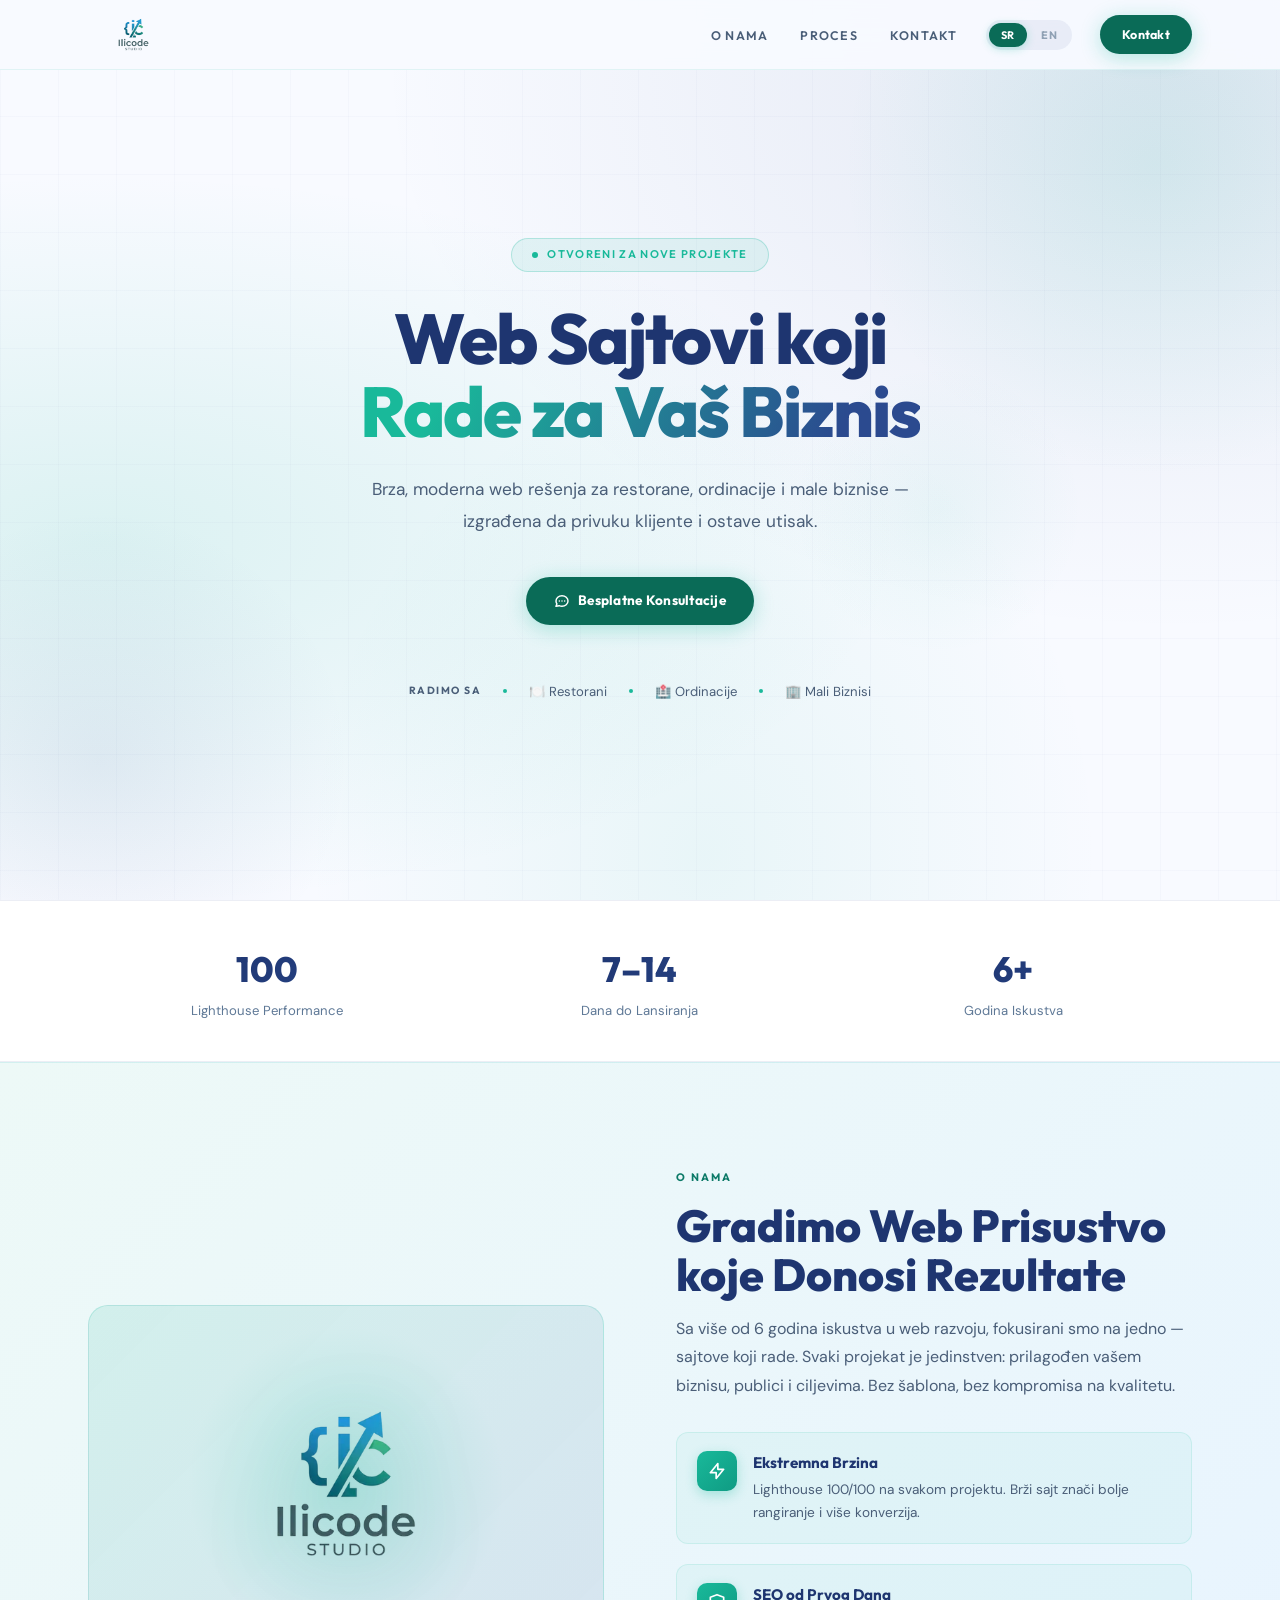
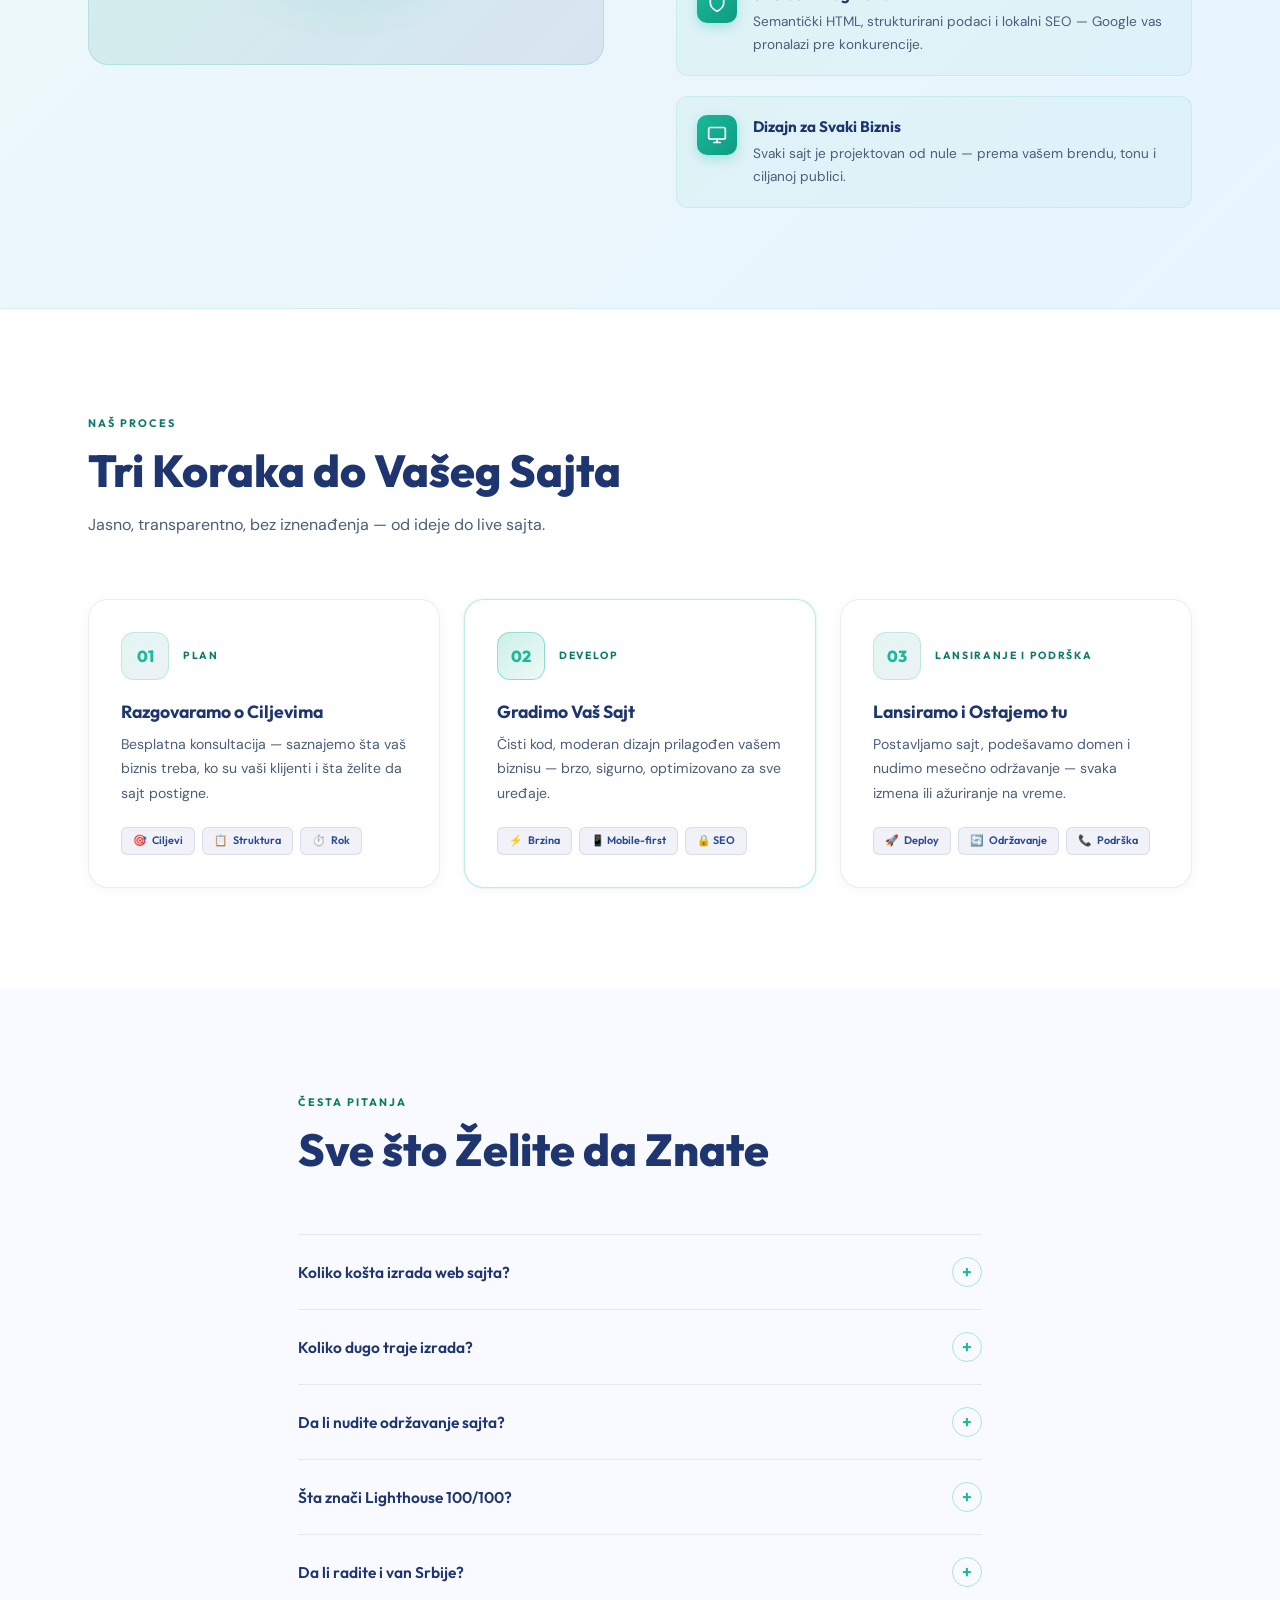
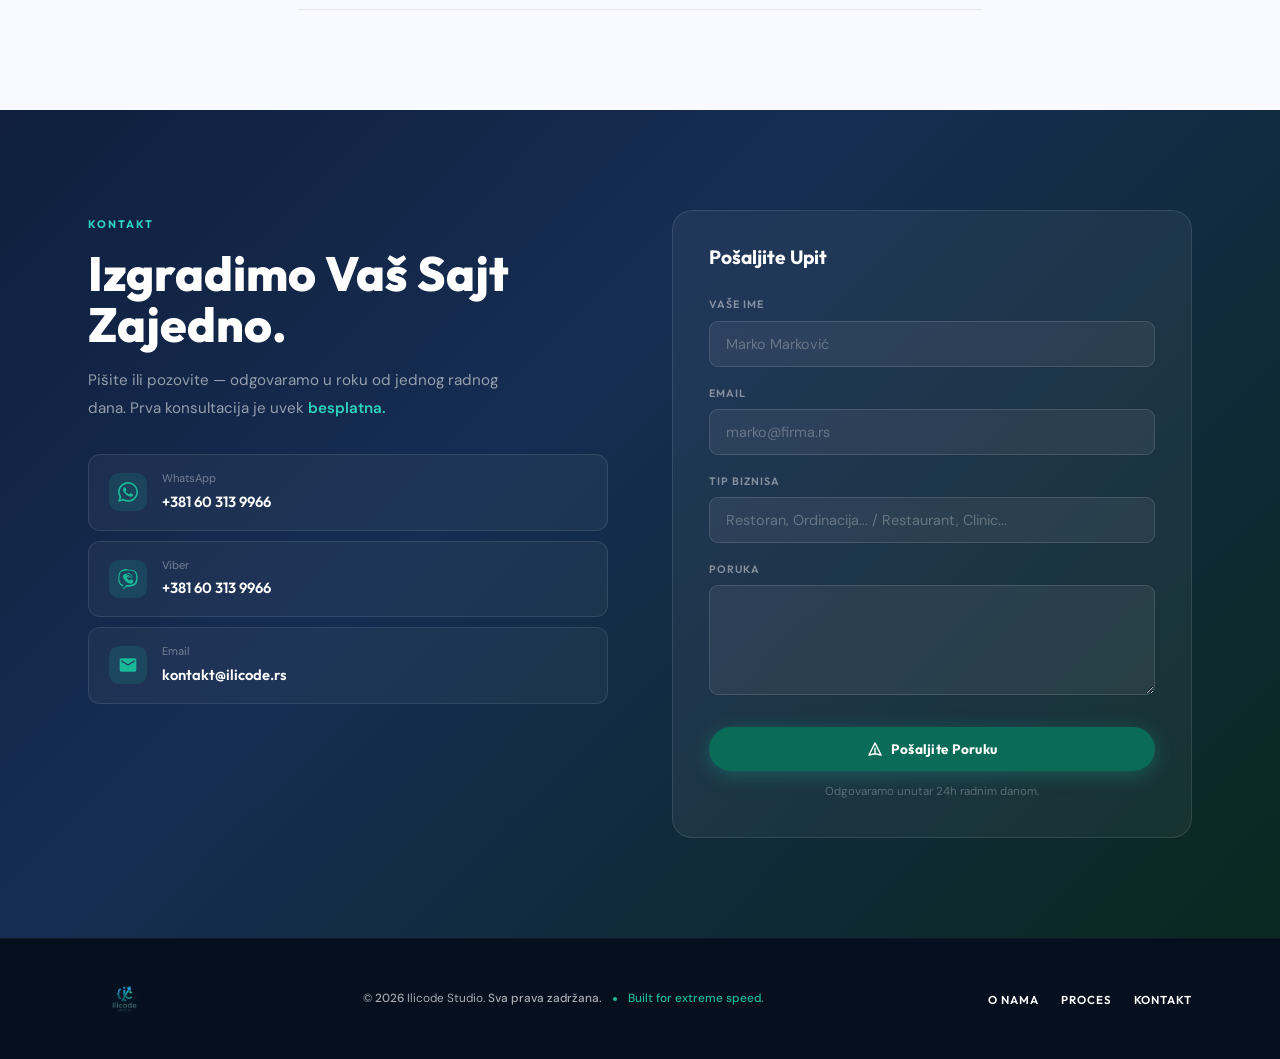
==== index.html @ 233b6ae4 "izmene oko seo i sitne dizajn promene" ====
<!doctype html>
<html lang="sr" dir="ltr" class="lang-sr">
  <head>
    <meta charset="UTF-8" />
    <meta name="viewport" content="width=device-width, initial-scale=1.0" />

    <title>
      Ilicode Studio | Izrada Web Sajtova za Restorane, Ordinacije i Male
      Biznise
    </title>
    <meta
      name="description"
      content="Ilicode Studio izrađuje brze, moderne web sajtove za restorane, ordinacije i male biznise u Srbiji. Lighthouse 100/100. Besplatne konsultacije."
    />
    <meta
      name="keywords"
      content="izrada web sajta, web dizajn Beograd, web sajt za restoran, web sajt za ordinaciju, web sajtovi za male biznise, web agencija Srbija"
    />
    <meta name="author" content="Ilicode Studio" />
    <meta
      name="robots"
      content="index, follow, max-snippet:-1, max-image-preview:large"
    />
    <meta
      name="google-site-verification"
      content="OVDE_UBACI_TVOJ_VERIFICATION_CODE"
    />
    <script
      async
      src="https://www.googletagmanager.com/gtag/js?id=G-OVDE_UBACI_TVOJ_ID"
    ></script>
    <script>
      window.dataLayer = window.dataLayer || [];
      function gtag() {
        dataLayer.push(arguments);
      }
      gtag("js", new Date());
      gtag("config", "G-OVDE_UBACI_TVOJ_ID");
    </script>

    <link rel="canonical" href="https://ilicode.rs/" />
    <link
      rel="apple-touch-icon"
      sizes="180x180"
      href="assets/apple-touch-icon.png"
    />
    <link
      rel="icon"
      type="image/png"
      sizes="32x32"
      href="assets/favicon-32x32.png"
    />
    <link
      rel="icon"
      type="image/png"
      sizes="16x16"
      href="assets/favicon-16x16.png"
    />
    <link rel="manifest" href="assets/site.webmanifest" />
    <meta property="og:type" content="website" />
    <meta property="og:url" content="https://ilicode.rs/" />
    <meta
      property="og:title"
      content="Ilicode Studio | Izrada Web Sajtova u Srbiji"
    />
    <meta
      property="og:description"
      content="Brzi, moderni web sajtovi za restorane, ordinacije i male biznise. Lighthouse 100/100. Besplatne konsultacije."
    />
    <meta
      property="og:image"
      content="https://ilicode.rs/assets/Ilicode-studio.png"
    />
    <meta property="og:locale" content="sr_RS" />
    <meta property="og:locale:alternate" content="en_US" />

    <meta name="twitter:card" content="summary_large_image" />
    <meta
      name="twitter:title"
      content="Ilicode Studio | Web Sajtovi u Srbiji"
    />
    <meta
      name="twitter:description"
      content="Brzi, moderni web sajtovi. Lighthouse 100/100. Besplatne konsultacije."
    />
    <meta
      name="twitter:image"
      content="https://ilicode.rs/assets/Ilicode-studio.png"
    />

    <script type="application/ld+json">
      {
        "@context": "https://schema.org",
        "@graph": [
          {
            "@type": "LocalBusiness",
            "name": "Ilicode Studio",
            "url": "https://ilicode.rs",
            "telephone": "+381603139966",
            "email": "kontakt@ilicode.rs",
            "address": {
              "@type": "PostalAddress",
              "addressLocality": "Beograd",
              "addressCountry": "RS"
            },
            "description": "Web agencija specijalizovana za brze, moderne web sajtove za restorane, ordinacije i male biznise u Srbiji.",
            "priceRange": "€€",
            "areaServed": { "@type": "Country", "name": "Serbia" }
          },
          {
            "@type": "FAQPage",
            "mainEntity": [
              {
                "@type": "Question",
                "name": "Koliko košta izrada web sajta?",
                "acceptedAnswer": {
                  "@type": "Answer",
                  "text": "Cena zavisi od složenosti projekta i funkcionalnosti. Kontaktirajte nas za besplatnu procenu."
                }
              },
              {
                "@type": "Question",
                "name": "Koliko dugo traje izrada sajta?",
                "acceptedAnswer": {
                  "@type": "Answer",
                  "text": "Standardni sajt isporučujemo za 7–14 dana. Kompleksni projekti mogu trajati do 4 nedelje."
                }
              },
              {
                "@type": "Question",
                "name": "Da li nudite održavanje sajta?",
                "acceptedAnswer": {
                  "@type": "Answer",
                  "text": "Da — nudimo pakete mesečnog održavanja i redovnih izmena. To
                  uključuje ažuriranje sadržaja, kontinuirano praćenje
                  performansi i tehničku podršku prilagođenu vašim potrebama,
                  kako biste mogli potpuno da se fokusirate na svoj
                  biznis."
                }
              }
            ]
          }
        ]
      }
    </script>

    <link rel="preconnect" href="https://fonts.googleapis.com" />
    <link rel="preconnect" href="https://fonts.gstatic.com" crossorigin />
    <link
      href="https://fonts.googleapis.com/css2?family=Outfit:wght@600;700;800&family=DM+Sans:opsz,wght@9..40,400;9..40,500&display=swap"
      rel="stylesheet"
      media="print"
      onload="this.media = 'all'"
    />

    <noscript>
      <link
        href="https://fonts.googleapis.com/css2?family=Outfit:wght@600;700;800&family=DM+Sans:opsz,wght@9..40,400;9..40,500&display=swap"
        rel="stylesheet"
      />
    </noscript>

    <link rel="stylesheet" href="css/style.min.css" />

    <meta name="theme-color" content="#19B99A" />
  </head>

  <body class="lang-sr">
    <header>
      <nav class="nav" id="navbar">
        <div class="nav-inner">
          <a href="/" aria-label="Ilicode Studio">
            <img
              class="nav-logo"
              srcset="
                assets/Ilicode-studio-sm.webp  600w,
                assets/Ilicode-studio.webp    1407w
              "
              sizes="160px"
              alt="Ilicode Studio"
              fetchpriority="high"
              width="160"
              height="50"
              loading="eager"
              decoding="async"
            />
          </a>
          <div class="nav-right">
            <ul class="nav-links">
              <li>
                <a href="#rad" style="display: none" class="nav-link"
                  ><span lang-sr>Rad</span><span lang-en>Work</span></a
                >
              </li>
              <li>
                <a href="#o-nama" class="nav-link"
                  ><span lang-sr>O Nama</span><span lang-en>About</span></a
                >
              </li>
              <li>
                <a href="#proces" class="nav-link"
                  ><span lang-sr>Proces</span><span lang-en>Process</span></a
                >
              </li>
              <li>
                <a href="#kontakt" class="nav-link"
                  ><span lang-sr>Kontakt</span><span lang-en>Contact</span></a
                >
              </li>
            </ul>
            <div class="lang-toggle" role="group" aria-label="Jezik / Language">
              <button
                class="lang-btn active"
                id="btn-sr"
                onclick="setLang('sr')"
                aria-pressed="true"
              >
                SR
              </button>
              <button
                class="lang-btn"
                id="btn-en"
                onclick="setLang('en')"
                aria-pressed="false"
              >
                EN
              </button>
            </div>
            <a href="#kontakt" class="btn btn-teal btn-sm">
              <span lang-sr>Kontakt</span><span lang-en>Contact</span>
            </a>
          </div>
        </div>
      </nav>
    </header>
    <main>
      <section class="hero" aria-labelledby="hero-title">
        <div class="hero-grid" aria-hidden="true"></div>
        <div class="hero-blob hero-blob-1" aria-hidden="true"></div>
        <div class="hero-blob hero-blob-2" aria-hidden="true"></div>
        <div class="hero-blob hero-blob-3" aria-hidden="true"></div>

        <div class="hero-inner">
          <div class="hero-badge fade d1">
            <span class="hero-badge-dot"></span>
            <span lang-sr>Otvoreni za Nove Projekte</span>
            <span lang-en>Open for New Projects</span>
          </div>

          <h1 id="hero-title" class="hero-title fade d2">
            <span lang-sr
              >Web Sajtovi koji<br /><span class="hero-grad"
                >Rade za Vaš Biznis</span
              ></span
            >
            <span lang-en
              >Websites that<br /><span class="hero-grad"
                >Work for Your Business</span
              ></span
            >
          </h1>

          <p class="hero-sub fade d3">
            <span lang-sr
              >Brza, moderna web rešenja za restorane, ordinacije i male biznise
              — izgrađena da privuku klijente i ostave utisak.</span
            >
            <span lang-en
              >Fast, modern web solutions for restaurants, clinics and small
              businesses — built to attract clients and make an
              impression.</span
            >
          </p>

          <div class="hero-cta fade d4">
            <a href="#kontakt" class="btn btn-teal">
              <svg
                width="16"
                height="16"
                fill="none"
                viewBox="0 0 24 24"
                stroke="currentColor"
                stroke-width="2.2"
                aria-hidden="true"
              >
                <path
                  stroke-linecap="round"
                  stroke-linejoin="round"
                  d="M8 12h.01M12 12h.01M16 12h.01M21 12c0 4.418-4.03 8-9 8a9.863 9.863 0 01-4.255-.949L3 20l1.395-3.72C3.512 15.042 3 13.574 3 12c0-4.418 4.03-8 9-8s9 3.582 9 8z"
                />
              </svg>
              <span lang-sr>Besplatne Konsultacije</span>
              <span lang-en>Free Consultation</span>
            </a>
            <a href="#rad" style="display: none" class="btn btn-outline">
              <span lang-sr>Pogledajte Rad</span>
              <span lang-en>See Our Work</span>
            </a>
          </div>

          <div class="hero-trust fade d5">
            <span class="hero-trust-label">
              <span lang-sr>Radimo sa</span><span lang-en>We work with</span>
            </span>
            <span class="hero-trust-dot"></span>
            <span
              >🍽️ <span lang-sr>Restorani</span
              ><span lang-en>Restaurants</span></span
            >
            <span class="hero-trust-dot"></span>
            <span
              >🏥 <span lang-sr>Ordinacije</span
              ><span lang-en>Clinics</span></span
            >
            <span class="hero-trust-dot"></span>
            <span
              >🏢 <span lang-sr>Mali Biznisi</span
              ><span lang-en>Small Business</span></span
            >
          </div>
        </div>
      </section>
      <div class="stats">
        <div class="stats-inner">
          <div>
            <span class="stat-num">100</span>
            <p class="stat-label">Lighthouse Performance</p>
          </div>
          <div>
            <span class="stat-num">7–14</span>
            <p class="stat-label">
              <span lang-sr>Dana do Lansiranja</span
              ><span lang-en>Days to Launch</span>
            </p>
          </div>
          <div>
            <span class="stat-num">6+</span>
            <p class="stat-label">
              <span lang-sr>Godina Iskustva</span
              ><span lang-en>Years of Experience</span>
            </p>
          </div>
        </div>
      </div>
      <section
        id="rad"
        class="section"
        aria-labelledby="rad-title"
        style="display: none"
      >
        <div class="wrap">
          <header class="section-head">
            <p class="eyebrow">
              <span lang-sr>Naš Rad</span><span lang-en>Our Work</span>
            </p>
            <h2 id="rad-title" class="section-title">
              <span lang-sr>Projekti koji Govore za Sebe</span>
              <span lang-en>Projects that Speak for Themselves</span>
            </h2>
            <p class="section-sub">
              <span lang-sr
                >Svaki sajt je optimizovan za brzinu, SEO i konverzije — ne samo
                dizajn.</span
              >
              <span lang-en
                >Every website is optimized for speed, SEO and conversions — not
                just design.</span
              >
            </p>
          </header>

          <div class="portfolio-grid">
            <!-- Bellavista -->
            <article class="card">
              <!-- PRODUKCIJA: Zameniti mock sa pravim screenshot-om:
             <img src="assets/bellavista.webp" alt="Restoran Bellavista website" loading="lazy" width="600" height="224"> -->
              <div class="mock" aria-hidden="true">
                <div class="mock-bar">
                  <span class="dot-red"></span><span class="dot-yel"></span
                  ><span class="dot-grn"></span>
                  <span class="mock-url">bellavista.rs</span>
                </div>
                <div class="mock-body">
                  <div class="mi-grid-2">
                    <div class="mi-full">
                      <div>
                        <div class="mi-title"></div>
                        <div class="mi-sub"></div>
                        <div class="mi-btn"></div>
                      </div>
                    </div>
                    <div class="mi-mini">
                      <div class="mi-img"></div>
                      <div class="mi-bar" style="width: 68%"></div>
                      <div class="mi-bar mi-bar-sm"></div>
                    </div>
                    <div class="mi-mini">
                      <div class="mi-img"></div>
                      <div class="mi-bar" style="width: 60%"></div>
                      <div class="mi-bar mi-bar-sm"></div>
                    </div>
                  </div>
                </div>
                <span class="perf perf-teal">100 PERF</span>
              </div>
              <div class="card-info">
                <div class="card-row">
                  <h3 class="card-title">Restoran Bellavista</h3>
                  <span class="tag tag-teal"
                    ><span lang-sr>Restoran</span
                    ><span lang-en>Restaurant</span></span
                  >
                </div>
                <p class="card-desc">
                  <span lang-sr
                    >Online meni, galerija i rezervacioni sistem. Lighthouse
                    100/100 — gosti brže pronalaze sto.</span
                  >
                  <span lang-en
                    >Online menu, gallery and reservation system. Lighthouse
                    100/100 — guests find their table faster.</span
                  >
                </p>
                <!-- <a href="https://bellavista.rs" target="_blank" rel="noopener" class="btn btn-outline btn-sm">Poseti sajt →</a> -->
              </div>
            </article>

            <!-- Fizio-Detora -->
            <article class="card">
              <div class="mock mock-clinic" aria-hidden="true">
                <div class="mock-bar">
                  <span class="dot-red"></span><span class="dot-yel"></span
                  ><span class="dot-grn"></span>
                  <span class="mock-url">fizio-detora.rs</span>
                </div>
                <div class="mock-body">
                  <div class="mi-nav">
                    <div class="mi-logo-f"></div>
                    <div class="mi-nav-r">
                      <div class="mi-nl"></div>
                      <div class="mi-nl"></div>
                      <div class="mi-nb"></div>
                    </div>
                  </div>
                  <div class="mi-srv-g3">
                    <div class="mi-srv mi-srv-t">
                      <div class="mi-ico mi-ico-t"></div>
                      <div class="mi-bar" style="width: 65%"></div>
                      <div class="mi-bar mi-bar-sm"></div>
                    </div>
                    <div class="mi-srv mi-srv-n">
                      <div class="mi-ico mi-ico-n"></div>
                      <div class="mi-bar" style="width: 58%"></div>
                      <div class="mi-bar mi-bar-sm"></div>
                    </div>
                    <div class="mi-srv mi-srv-g">
                      <div class="mi-ico mi-ico-g"></div>
                      <div class="mi-bar" style="width: 70%"></div>
                      <div class="mi-bar mi-bar-sm"></div>
                    </div>
                  </div>
                  <div class="mi-strip">
                    <div class="mi-strip-l">
                      <div class="mi-sl1"></div>
                      <div class="mi-sl2"></div>
                    </div>
                    <div class="mi-sb"></div>
                  </div>
                </div>
                <span class="perf perf-navy">100 PERF</span>
              </div>
              <div class="card-info">
                <div class="card-row">
                  <h3 class="card-title">Fizio-Detora</h3>
                  <span class="tag tag-navy"
                    ><span lang-sr>Ordinacija</span
                    ><span lang-en>Clinic</span></span
                  >
                </div>
                <p class="card-desc">
                  <span lang-sr
                    >Online zakazivanje, prezentacija usluga i lokalni SEO —
                    više pacijenata iz Google-a.</span
                  >
                  <span lang-en
                    >Online scheduling, service presentation and local SEO —
                    more patients from Google.</span
                  >
                </p>
              </div>
            </article>
          </div>
        </div>
      </section>
      <section
        id="o-nama"
        class="section section-teal"
        aria-labelledby="onama-title"
      >
        <div class="wrap">
          <div class="about-grid">
            <div class="about-logo-wrap">
              <div class="about-logo-bg"></div>
              <div class="about-logo-glow"></div>
              <img
                class="about-logo-img"
                src="assets/Ilicode-studio.webp"
                srcset="
                  assets/Ilicode-studio-sm.webp  600w,
                  assets/Ilicode-studio-md.webp  800w,
                  assets/Ilicode-studio.webp    1407w
                "
                sizes="(max-width: 860px) calc(100vw - 48px), 420px"
                alt="Ilicode Studio"
                width="420"
                height="229"
                loading="eager"
                decoding="async"
              />
            </div>

            <div>
              <p class="eyebrow">
                <span lang-sr>O Nama</span><span lang-en>About Us</span>
              </p>
              <h2 id="onama-title" class="section-title">
                <span lang-sr>Gradimo Web Prisustvo koje Donosi Rezultate</span>
                <span lang-en>We Build Web Presence that Delivers Results</span>
              </h2>
              <p class="section-sub" style="margin-bottom: 0">
                <span lang-sr
                  >Sa više od 6 godina iskustva u web razvoju, fokusirani smo na
                  jedno — sajtove koji rade. Svaki projekat je jedinstven:
                  prilagođen vašem biznisu, publici i ciljevima. Bez šablona,
                  bez kompromisa na kvalitetu.</span
                >
                <span lang-en
                  >With over 6 years of web development experience, we focus on
                  one thing — websites that work. Every project is unique:
                  tailored to your business, audience and goals. No templates,
                  no compromise on quality.</span
                >
              </p>

              <div class="about-features">
                <div class="about-feat">
                  <div class="about-feat-ico">
                    <svg
                      viewBox="0 0 24 24"
                      stroke-width="2"
                      stroke-linecap="round"
                      stroke-linejoin="round"
                      aria-hidden="true"
                    >
                      <path d="M13 10V3L4 14h7v7l9-11h-7z" />
                    </svg>
                  </div>
                  <div>
                    <p class="about-feat-title">
                      <span lang-sr>Ekstremna Brzina</span
                      ><span lang-en>Extreme Speed</span>
                    </p>
                    <p class="about-feat-desc">
                      <span lang-sr
                        >Lighthouse 100/100 na svakom projektu. Brži sajt znači
                        bolje rangiranje i više konverzija.</span
                      ><span lang-en
                        >Lighthouse 100/100 on every project. A faster site
                        means better rankings and more conversions.</span
                      >
                    </p>
                  </div>
                </div>
                <div class="about-feat">
                  <div class="about-feat-ico">
                    <svg
                      viewBox="0 0 24 24"
                      stroke-width="2"
                      stroke-linecap="round"
                      stroke-linejoin="round"
                      aria-hidden="true"
                    >
                      <path d="M12 22s8-4 8-10V5l-8-3-8 3v7c0 6 8 10 8 10z" />
                    </svg>
                  </div>
                  <div>
                    <p class="about-feat-title">
                      <span lang-sr>SEO od Prvog Dana</span
                      ><span lang-en>SEO from Day One</span>
                    </p>
                    <p class="about-feat-desc">
                      <span lang-sr
                        >Semantički HTML, strukturirani podaci i lokalni SEO —
                        Google vas pronalazi pre konkurencije.</span
                      ><span lang-en
                        >Semantic HTML, structured data and local SEO — Google
                        finds you before your competition.</span
                      >
                    </p>
                  </div>
                </div>
                <div class="about-feat">
                  <div class="about-feat-ico">
                    <svg
                      viewBox="0 0 24 24"
                      stroke-width="2"
                      stroke-linecap="round"
                      stroke-linejoin="round"
                      aria-hidden="true"
                    >
                      <rect x="2" y="3" width="20" height="14" rx="2" />
                      <path d="M8 21h8M12 17v4" />
                    </svg>
                  </div>
                  <div>
                    <p class="about-feat-title">
                      <span lang-sr>Dizajn za Svaki Biznis</span
                      ><span lang-en>Design for Every Business</span>
                    </p>
                    <p class="about-feat-desc">
                      <span lang-sr
                        >Svaki sajt je projektovan od nule — prema vašem brendu,
                        tonu i ciljanoj publici.</span
                      ><span lang-en
                        >Every site is designed from scratch — according to your
                        brand, tone and target audience.</span
                      >
                    </p>
                  </div>
                </div>
              </div>
            </div>
          </div>
        </div>
      </section>

      <section
        id="proces"
        class="section section-white"
        aria-labelledby="proces-title"
      >
        <div class="wrap">
          <header class="section-head">
            <p class="eyebrow">
              <span lang-sr>Naš Proces</span><span lang-en>Our Process</span>
            </p>
            <h2 id="proces-title" class="section-title">
              <span lang-sr>Tri Koraka do Vašeg Sajta</span>
              <span lang-en>Three Steps to Your Website</span>
            </h2>
            <p class="section-sub">
              <span lang-sr
                >Jasno, transparentno, bez iznenađenja — od ideje do live
                sajta.</span
              >
              <span lang-en
                >Clear, transparent, no surprises — from idea to live
                website.</span
              >
            </p>
          </header>

          <div class="process-grid">
            <div class="process-card">
              <div class="step-head">
                <div class="step-num">01</div>
                <span class="step-label"
                  ><span lang-sr>Plan</span><span lang-en>Plan</span></span
                >
              </div>
              <h3 class="step-title">
                <span lang-sr>Razgovaramo o Ciljevima</span
                ><span lang-en>We Discuss Your Goals</span>
              </h3>
              <p class="step-desc">
                <span lang-sr
                  >Besplatna konsultacija — saznajemo šta vaš biznis treba, ko
                  su vaši klijenti i šta želite da sajt postigne.</span
                ><span lang-en
                  >Free consultation — we learn what your business needs, who
                  your clients are and what you want the site to achieve.</span
                >
              </p>
              <div class="badge-row">
                <span class="badge"
                  >🎯 <span lang-sr>Ciljevi</span
                  ><span lang-en>Goals</span></span
                >
                <span class="badge"
                  >📋 <span lang-sr>Struktura</span
                  ><span lang-en>Structure</span></span
                >
                <span class="badge"
                  >⏱️ <span lang-sr>Rok</span
                  ><span lang-en>Deadline</span></span
                >
              </div>
            </div>

            <div class="process-card process-card-accent">
              <div class="step-head">
                <div class="step-num step-num-a">02</div>
                <span class="step-label">Develop</span>
              </div>
              <h3 class="step-title">
                <span lang-sr>Gradimo Vaš Sajt</span
                ><span lang-en>We Build Your Site</span>
              </h3>
              <p class="step-desc">
                <span lang-sr
                  >Čisti kod, moderan dizajn prilagođen vašem biznisu — brzo,
                  sigurno, optimizovano za sve uređaje.</span
                ><span lang-en
                  >Clean code, modern design tailored to your business — fast,
                  secure, optimized for all devices.</span
                >
              </p>
              <div class="badge-row">
                <span class="badge"
                  >⚡ <span lang-sr>Brzina</span
                  ><span lang-en>Speed</span></span
                >
                <span class="badge">📱 Mobile-first</span>
                <span class="badge">🔒 SEO</span>
              </div>
            </div>

            <div class="process-card">
              <div class="step-head">
                <div class="step-num">03</div>
                <span class="step-label"
                  ><span lang-sr>Lansiranje i Podrška</span
                  ><span lang-en>Launch & Support</span></span
                >
              </div>
              <h3 class="step-title">
                <span lang-sr>Lansiramo i Ostajemo tu</span
                ><span lang-en>We Launch and Stay</span>
              </h3>
              <p class="step-desc">
                <span lang-sr
                  >Postavljamo sajt, podešavamo domen i nudimo mesečno
                  održavanje — svaka izmena ili ažuriranje na vreme.</span
                ><span lang-en
                  >We deploy the site, configure the domain and offer monthly
                  maintenance — every change or update on time.</span
                >
              </p>
              <div class="badge-row">
                <span class="badge"
                  >🚀 <span lang-sr>Deploy</span
                  ><span lang-en>Deploy</span></span
                >
                <span class="badge"
                  >🔄 <span lang-sr>Održavanje</span
                  ><span lang-en>Maintenance</span></span
                >
                <span class="badge"
                  >📞 <span lang-sr>Podrška</span
                  ><span lang-en>Support</span></span
                >
              </div>
            </div>
          </div>
        </div>
      </section>

      <section
        class="section"
        aria-labelledby="faq-title"
        itemscope
        itemtype="https://schema.org/FAQPage"
      >
        <div class="wrap-sm">
          <header class="section-head">
            <p class="eyebrow">
              <span lang-sr>Česta Pitanja</span><span lang-en>FAQ</span>
            </p>
            <h2 id="faq-title" class="section-title">
              <span lang-sr>Sve što Želite da Znate</span>
              <span lang-en>Everything You Want to Know</span>
            </h2>
          </header>

          <details
            itemscope
            itemprop="mainEntity"
            itemtype="https://schema.org/Question"
          >
            <summary itemprop="name">
              <span lang-sr>Koliko košta izrada web sajta?</span>
              <span lang-en>How much does a website cost?</span>
              <i class="faq-ico"></i>
            </summary>
            <div
              itemscope
              itemprop="acceptedAnswer"
              itemtype="https://schema.org/Answer"
            >
              <p class="faq-answer" itemprop="text">
                <span lang-sr
                  >Cena zavisi od složenosti projekta, broja sekcija i
                  funkcionalnosti. Kontaktirajte nas za besplatnu procenu —
                  svaki projekat je jedinstven i nudimo rešenja prilagođena
                  vašem budžetu.</span
                >
                <span lang-en
                  >The price depends on project complexity, number of sections
                  and features. Contact us for a free estimate — every project
                  is unique and we offer solutions tailored to your
                  budget.</span
                >
              </p>
            </div>
          </details>

          <details
            itemscope
            itemprop="mainEntity"
            itemtype="https://schema.org/Question"
          >
            <summary itemprop="name">
              <span lang-sr>Koliko dugo traje izrada?</span>
              <span lang-en>How long does development take?</span>
              <i class="faq-ico"></i>
            </summary>
            <div
              itemscope
              itemprop="acceptedAnswer"
              itemtype="https://schema.org/Answer"
            >
              <p class="faq-answer" itemprop="text">
                <span lang-sr
                  >Standardni sajt isporučujemo za <strong>7–14 dana</strong> od
                  odobrenja dizajna. Kompleksniji projekti mogu trajati do 4
                  nedelje. Brzina delimično zavisi od vaše dostupnosti za
                  feedback i materijale.</span
                >
                <span lang-en
                  >We deliver a standard site in <strong>7–14 days</strong> from
                  design approval. More complex projects may take up to 4 weeks.
                  Speed partly depends on your availability for feedback and
                  materials.</span
                >
              </p>
            </div>
          </details>

          <details
            itemscope
            itemprop="mainEntity"
            itemtype="https://schema.org/Question"
          >
            <summary itemprop="name">
              <span lang-sr>Da li nudite održavanje sajta?</span>
              <span lang-en>Do you offer website maintenance?</span>
              <i class="faq-ico"></i>
            </summary>
            <div
              itemscope
              itemprop="acceptedAnswer"
              itemtype="https://schema.org/Answer"
            >
              <p class="faq-answer" itemprop="text">
                <span lang-sr
                  >Da — nudimo pakete mesečnog održavanja i redovnih izmena. To
                  uključuje ažuriranje sadržaja, kontinuirano praćenje
                  performansi i tehničku podršku prilagođenu vašim potrebama,
                  kako biste mogli potpuno da se fokusirate na svoj
                  biznis.</span
                >
                <span lang-en
                  >Yes — we offer monthly maintenance and regular update
                  packages. This includes content updates, continuous
                  performance monitoring, and technical support tailored to your
                  needs, allowing you to focus entirely on your business.</span
                >
              </p>
            </div>
          </details>

          <details
            itemscope
            itemprop="mainEntity"
            itemtype="https://schema.org/Question"
          >
            <summary itemprop="name">
              <span lang-sr>Šta znači Lighthouse 100/100?</span>
              <span lang-en>What does Lighthouse 100/100 mean for me?</span>
              <i class="faq-ico"></i>
            </summary>
            <div
              itemscope
              itemprop="acceptedAnswer"
              itemtype="https://schema.org/Answer"
            >
              <p class="faq-answer" itemprop="text">
                <span lang-sr
                  >Lighthouse 100/100 znači da je vaš sajt maksimalno brz,
                  pristupačan i SEO-optimizovan prema Google standardima.
                  Rezultat: bolje rangiranje u pretrazi, manje napuštanja sajta
                  i više konverzija.</span
                >
                <span lang-en
                  >Lighthouse 100/100 means your site is maximally fast,
                  accessible and SEO-optimized according to Google's standards.
                  Result: better search rankings, less bounce rate and more
                  conversions.</span
                >
              </p>
            </div>
          </details>

          <details
            itemscope
            itemprop="mainEntity"
            itemtype="https://schema.org/Question"
          >
            <summary itemprop="name">
              <span lang-sr>Da li radite i van Srbije?</span>
              <span lang-en>Do you work outside Serbia?</span>
              <i class="faq-ico"></i>
            </summary>
            <div
              itemscope
              itemprop="acceptedAnswer"
              itemtype="https://schema.org/Answer"
            >
              <p class="faq-answer" itemprop="text">
                <span lang-sr
                  >Apsolutno. Ceo proces je remote — video konsultacije, online
                  deliverables, plaćanje transferom ili PayPal-om. Radimo sa
                  klijentima iz celog regiona.</span
                >
                <span lang-en
                  >Absolutely. The whole process is remote — video
                  consultations, online deliverables, payment by transfer or
                  PayPal. We work with clients across the region.</span
                >
              </p>
            </div>
          </details>
        </div>
      </section>

      <section
        id="kontakt"
        class="section section-navy"
        aria-labelledby="kontakt-title"
      >
        <div class="wrap">
          <div class="contact-grid">
            <div>
              <p class="eyebrow eyebrow-light">
                <span lang-sr>Kontakt</span><span lang-en>Contact</span>
              </p>
              <h2 id="kontakt-title" class="contact-title">
                <span lang-sr>Izgradimo Vaš Sajt Zajedno.</span>
                <span lang-en>Let's Build Your Site Together.</span>
              </h2>
              <p class="contact-sub">
                <span lang-sr
                  >Pišite ili pozovite — odgovaramo u roku od jednog radnog
                  dana. Prva konsultacija je uvek
                  <span class="contact-acc">besplatna.</span></span
                >
                <span lang-en
                  >Write or call — we respond within one business day. The first
                  consultation is always
                  <span class="contact-acc">free.</span></span
                >
              </p>

              <ul class="clink-list" aria-label="Kontakt opcije">
                <li>
                  <a
                    href="https://wa.me/381603139966?text=Zdravo%2C%20zainteresovan%20sam%20za%20izradu%20web%20sajta."
                    class="clink"
                    target="_blank"
                    rel="noopener noreferrer"
                  >
                    <div class="clink-ico">
                      <svg viewBox="0 0 24 24" aria-hidden="true">
                        <path
                          d="M17.472 14.382c-.297-.149-1.758-.867-2.03-.967-.273-.099-.471-.148-.67.15-.197.297-.767.966-.94 1.164-.173.199-.347.223-.644.075-.297-.15-1.255-.463-2.39-1.475-.883-.788-1.48-1.761-1.653-2.059-.173-.297-.018-.458.13-.606.134-.133.298-.347.446-.52.149-.174.198-.298.298-.497.099-.198.05-.371-.025-.52-.075-.149-.669-1.612-.916-2.207-.242-.579-.487-.5-.669-.51-.173-.008-.371-.01-.57-.01-.198 0-.52.074-.792.372-.272.297-1.04 1.016-1.04 2.479 0 1.462 1.065 2.875 1.213 3.074.149.198 2.096 3.2 5.077 4.487.709.306 1.262.489 1.694.625.712.227 1.36.195 1.871.118.571-.085 1.758-.719 2.006-1.413.248-.694.248-1.289.173-1.413-.074-.124-.272-.198-.57-.347m-5.421 7.403h-.004a9.87 9.87 0 01-5.031-1.378l-.361-.214-3.741.982.998-3.648-.235-.374a9.86 9.86 0 01-1.51-5.26c.001-5.45 4.436-9.884 9.888-9.884 2.64 0 5.122 1.03 6.988 2.898a9.825 9.825 0 012.893 6.994c-.003 5.45-4.437 9.884-9.885 9.884m8.413-18.297A11.815 11.815 0 0012.05 0C5.495 0 .16 5.335.157 11.892c0 2.096.547 4.142 1.588 5.945L.057 24l6.305-1.654a11.882 11.882 0 005.683 1.448h.005c6.554 0 11.89-5.335 11.893-11.893a11.821 11.821 0 00-3.48-8.413z"
                        />
                      </svg>
                    </div>
                    <div>
                      <p class="clink-lbl">WhatsApp</p>
                      <span class="clink-val">+381 60 313 9966</span>
                    </div>
                  </a>
                </li>
                <li>
                  <a href="viber://chat?number=%2B381603139966" class="clink">
                    <div class="clink-ico">
                      <svg viewBox="0 0 24 24" aria-hidden="true">
                        <path
                          d="M11.398.002C9.473.028 5.331.344 3.014 2.467 1.133 4.35.489 7.103.416 10.188c-.073 3.084-.16 8.863 5.422 10.45h.005l-.004 2.399s-.038.981.609 1.179c.795.243 1.261-.51 2.021-1.329.418-.45.994-1.112 1.429-1.614 3.938.331 6.963-.426 7.308-.537.795-.258 5.294-.833 6.032-6.788.76-6.132-.37-10.002-2.993-11.74l-.001-.002c-.764-.516-3.003-1.228-8.846-1.204zm.053 1.8c5.137-.022 7.098.605 7.72 1.024h.001c2.15 1.433 3.058 4.803 2.39 10.092-.626 5.073-4.261 5.416-4.92 5.624-.29.094-3.041.775-6.485.556 0 0-2.573 3.1-3.373 3.903-.128.13-.275.182-.375.158-.145-.034-.184-.202-.182-.446l.024-3.854s-.001-.015-.004-.024c-4.697-1.303-4.619-6.202-4.558-8.89.063-2.689.586-5.01 2.147-6.562C5.34 2.1 8.889 1.82 11.451 1.802zm.04 2.988c-.229 0-.456.186-.456.431 0 .244.227.431.456.431 2.766 0 5.016 2.25 5.016 5.016 0 .229.188.447.432.447.244 0 .44-.218.44-.447 0-3.244-2.645-5.878-5.888-5.878zM8.896 5.833a1.22 1.22 0 00-.309.043C7.83 6.11 6.491 6.87 6.162 7.755c-.33.886-.171 1.974.408 3.314.578 1.34 1.47 2.597 2.589 3.648 1.119 1.051 2.457 1.877 3.847 2.384 1.39.508 2.51.593 3.408.234.899-.359 1.559-1.622 1.822-2.386.088-.256.069-.544-.044-.747-.437-.795-1.69-1.545-2.068-1.722-.379-.177-.73-.028-.938.235l-.554.743c-.232.31-.637.272-.637.272s-2.264-.651-3.351-3.13c0 0-.19-.368.1-.666l.693-.729c.233-.245.282-.61.116-.97-.381-.835-1.048-2.034-1.699-2.228-.11-.033-.226-.146-.359-.159zm2.624.998c-.229 0-.442.199-.442.428 0 .229.213.424.442.424 1.541 0 2.794 1.252 2.794 2.794 0 .228.197.425.426.425.229 0 .426-.197.426-.425 0-2.012-1.635-3.646-3.646-3.646zm.029 1.81c-.222 0-.437.213-.437.435 0 .222.215.413.437.413.538 0 .976.438.976.976 0 .218.192.423.414.423.222 0 .413-.205.413-.423 0-1.002-.8-1.824-1.803-1.824z"
                        />
                      </svg>
                    </div>
                    <div>
                      <p class="clink-lbl">Viber</p>
                      <span class="clink-val">+381 60 313 9966</span>
                    </div>
                  </a>
                </li>
                <li>
                  <a href="mailto:kontakt@ilicode.rs" class="clink">
                    <div class="clink-ico">
                      <svg viewBox="0 0 24 24" aria-hidden="true">
                        <path
                          d="M20 4H4c-1.1 0-2 .9-2 2v12c0 1.1.9 2 2 2h16c1.1 0 2-.9 2-2V6c0-1.1-.9-2-2-2zm0 4l-8 5-8-5V6l8 5 8-5v2z"
                        />
                      </svg>
                    </div>
                    <div>
                      <p class="clink-lbl">Email</p>
                      <span class="clink-val">kontakt@ilicode.rs</span>
                    </div>
                  </a>
                </li>
              </ul>
            </div>

            <div class="form-card">
              <h3 class="form-title">
                <span lang-sr>Pošaljite Upit</span
                ><span lang-en>Send an Inquiry</span>
              </h3>
              <form
                action="https://formspree.io/f/YOUR_ID"
                method="POST"
                accept-charset="UTF-8"
              >
                <input
                  type="text"
                  name="_gotcha"
                  style="display: none"
                  tabindex="-1"
                  autocomplete="off"
                />
                <input
                  type="hidden"
                  name="_next"
                  value="https://ilicode.rs/hvala"
                />

                <div class="fgrp">
                  <label for="name" class="flabel"
                    ><span lang-sr>Vaše Ime</span
                    ><span lang-en>Your Name</span></label
                  >
                  <input
                    type="text"
                    id="name"
                    name="name"
                    class="finput"
                    placeholder="Marko Marković"
                    required
                    autocomplete="name"
                  />
                </div>
                <div class="fgrp">
                  <label for="email" class="flabel">Email</label>
                  <input
                    type="email"
                    id="email"
                    name="email"
                    class="finput"
                    placeholder="marko@firma.rs"
                    required
                    autocomplete="email"
                  />
                </div>
                <div class="fgrp">
                  <label for="biznis" class="flabel"
                    ><span lang-sr>Tip Biznisa</span
                    ><span lang-en>Business Type</span></label
                  >
                  <input
                    type="text"
                    id="biznis"
                    name="biznis"
                    class="finput"
                    placeholder="Restoran, Ordinacija... / Restaurant, Clinic..."
                    placeholder-sr="Restoran, Ordinacija, Salon..."
                    placeholder-en="Restaurant, Clinic, Salon..."
                  />
                </div>
                <div class="fgrp" style="margin-bottom: 24px">
                  <label for="msg" class="flabel"
                    ><span lang-sr>Poruka</span
                    ><span lang-en>Message</span></label
                  >
                  <textarea
                    id="msg"
                    name="message"
                    class="finput"
                    rows="4"
                    required
                    placeholder-sr="Opišite šta vam treba..."
                    placeholder-en="Describe what you need..."
                  ></textarea>
                </div>
                <button type="submit" class="btn btn-teal btn-full">
                  <svg
                    width="16"
                    height="16"
                    fill="none"
                    viewBox="0 0 24 24"
                    stroke="currentColor"
                    stroke-width="2.2"
                    aria-hidden="true"
                  >
                    <path
                      stroke-linecap="round"
                      stroke-linejoin="round"
                      d="M12 19l9 2-9-18-9 18 9-2zm0 0v-8"
                    />
                  </svg>
                  <span lang-sr>Pošaljite Poruku</span
                  ><span lang-en>Send Message</span>
                </button>
                <p class="form-note">
                  <span lang-sr>Odgovaramo unutar 24h radnim danom.</span
                  ><span lang-en>We respond within 24h on business days.</span>
                </p>
              </form>
            </div>
          </div>
        </div>
      </section>
    </main>

    <footer class="footer">
      <div class="footer-inner">
        <img
          class="footer-logo"
          src="assets/Ilicode-studio.webp"
          alt="Ilicode Studio"
          width="120"
          height="40"
          loading="lazy"
          decoding="async"
        />
        <p class="footer-copy">
          © <span id="year"></span> Ilicode Studio.
          <span class="t-sr">Sva prava zadržana.</span>
          <span class="t-en">All rights reserved.</span>

          <span class="divider"></span>
          <span style="color: var(--teal)">Built for extreme speed.</span>
        </p>
        <nav aria-label="Footer navigacija">
          <ul class="footer-links">
            <li>
              <a href="#rad" style="display: none" class="footer-link">
                <span class="t-sr" style="color: inherit">Rad</span>
                <span class="t-en" style="color: inherit">Work</span>
              </a>
            </li>
            <li>
              <a href="#o-nama" class="footer-link" aria-label="O Nama / About">
                <span class="t-sr" style="color: inherit">O Nama</span>
                <span class="t-en" style="color: inherit">About</span>
              </a>
            </li>
            <li>
              <a
                href="#proces"
                class="footer-link"
                aria-label="Proces / Process"
              >
                <span class="t-sr" style="color: inherit">Proces</span>
                <span class="t-en" style="color: inherit">Process</span>
              </a>
            </li>
            <li>
              <a
                href="#kontakt"
                class="footer-link"
                aria-label="Kontakt / Contact"
              >
                <span class="t-sr" style="color: inherit">Kontakt</span>
                <span class="t-en" style="color: inherit">Contact</span>
              </a>
            </li>
          </ul>
        </nav>
      </div>
    </footer>
    <script src="js/main.js" defer></script>
  </body>
</html>
---- css/style.min.css ----
@keyframes blink{0%,to{opacity:1}50%{opacity:.25}}@keyframes fadeUp{to{opacity:1;transform:translateY(0)}}*,::after,::before{box-sizing:border-box;margin:0;padding:0}html{scroll-behavior:smooth}body{font-family:"DM Sans",sans-serif;background:#f8faff;color:#4a5e78;-webkit-font-smoothing:antialiased;-moz-osx-font-smoothing:grayscale;line-height:1.6}img{display:block;max-width:100%}a{text-decoration:none;color:inherit}ul{list-style:none}:root{--teal:#19b99a;--teal-d:#0f9b83;--teal-l:#2dd4bf;--teal-pale:rgba(25, 185, 154, 0.08);--navy:#1e3570;--navy-l:#2b4a8f;--slate:#4a5e78;--slate-l:#8fa0b4;--bg:#f8faff;--bg-teal:#edf9f7;--white:#ffffff;--border:rgba(43, 74, 143, 0.09);--r:12px;--r-lg:20px;--r-pill:50px;--shadow-sm:0 2px 12px rgba(43, 74, 143, 0.05);--shadow-md:0 8px 32px rgba(43, 74, 143, 0.1);--shadow-lg:0 20px 52px rgba(43, 74, 143, 0.12);--shadow-teal:0 4px 20px rgba(25, 185, 154, 0.3);--t:0.2s ease}h1,h2,h3,h4{font-family:"Outfit",sans-serif;line-height:1.1;color:var(--navy)}.t-en,.t-sr,[lang-en],[lang-sr]{display:none}body.lang-en .t-en,body.lang-en [lang-en],body.lang-sr .t-sr,body.lang-sr [lang-sr]{display:revert}.lang-btn,.lang-toggle{border-radius:var(--r-pill)}.lang-toggle{display:flex;align-items:center;gap:2px;background:rgba(43,74,143,.07);padding:3px}.lang-btn{font-family:"Outfit",sans-serif;font-weight:700;font-size:.68rem;letter-spacing:.06em;padding:5px 12px;border:0;cursor:pointer;background:0 0;color:var(--slate-l);transition:all var(--t)}.lang-btn.active{background:#0a6b57;color:#fff;box-shadow:0 2px 8px rgba(25,185,154,.3)}.nav,.nav-inner{display:flex;align-items:center}.nav{position:fixed;top:0;left:0;right:0;z-index:100;height:70px;background:rgba(248,250,255,.94);backdrop-filter:blur(18px);-webkit-backdrop-filter:blur(18px);border-bottom:1px solid rgba(25,185,154,.1);transition:box-shadow var(--t)}.nav.scrolled{box-shadow:0 4px 24px rgba(43,74,143,.08)}.nav-inner{max-width:1160px;margin:0 auto;padding:0 28px;width:100%;justify-content:space-between;gap:20px}.nav-logo{height:50px;width:auto}.nav-links,.nav-right{display:flex;align-items:center;gap:28px}.nav-links{gap:32px}.nav-link{font-family:"Outfit",sans-serif;font-weight:600;font-size:.78rem;letter-spacing:.1em;text-transform:uppercase;color:var(--slate);position:relative;transition:color var(--t)}.nav-link::after{content:"";position:absolute;bottom:-4px;left:0;width:0;height:2px;background:var(--teal);border-radius:2px;transition:width .25s ease}.nav-link:hover{color:var(--teal)}.nav-link:hover::after{width:100%}@media (max-width:640px){.nav-links{display:none}}.btn{display:inline-flex;align-items:center;gap:8px;font-family:"Outfit",sans-serif;font-weight:700;font-size:.85rem;letter-spacing:.02em;padding:13px 28px;border-radius:var(--r-pill);border:0;cursor:pointer;transition:all var(--t)}.btn-teal{background:#0a6b57;color:#fff;box-shadow:var(--shadow-teal)}.btn-teal:hover{background:var(--teal-d);box-shadow:0 6px 28px rgba(25,185,154,.42);transform:translateY(-1px)}.btn-outline{background:0 0;color:var(--navy-l);border:1.5px solid rgba(43,74,143,.2)}.btn-outline:hover{border-color:var(--navy-l);background:rgba(43,74,143,.05)}.btn-sm{padding:10px 22px;font-size:.78rem}.btn-full{width:100%;justify-content:center}.wrap,.wrap-sm{max-width:1160px;margin:0 auto;padding:0 28px}.wrap-sm{max-width:740px}.section{padding:100px 0}.section-white{background:var(--white)}.section-teal{background:linear-gradient(135deg,#edf9f7 0,#e8f4ff 100%);border-top:1px solid rgba(25,185,154,.12);border-bottom:1px solid rgba(25,185,154,.12)}.section-navy{background:linear-gradient(135deg,#0f1f3d 0,#162d52 40%,#0a2820 100%)}.section-dark-alt{background:linear-gradient(160deg,#111827 0,#1a2f5e 60%,#0a2820 100%)}.eyebrow{display:inline-block;font-family:"Outfit",sans-serif;font-weight:700;font-size:.68rem;letter-spacing:.18em;text-transform:uppercase;color:#0d7a68;margin-bottom:14px}.eyebrow-light{color:var(--teal-l)}.section-title,.section-title-lg{font-size:clamp(1.9rem,3.8vw,2.8rem);font-weight:800;margin-bottom:16px}.section-title-lg{font-size:clamp(2.2rem,4.5vw,3.4rem)}.section-title-light{color:#fff}.section-sub{font-size:1rem;line-height:1.76;color:var(--slate);max-width:520px}.section-sub-light{color:rgba(255,255,255,.58);max-width:500px}.section-head{margin-bottom:60px}.divider{display:inline-block;width:4px;height:4px;border-radius:50%;background:var(--teal);vertical-align:middle;margin:0 8px}.hero{min-height:100vh;display:flex;align-items:center;padding:130px 28px 90px;position:relative;overflow:hidden;background:radial-gradient(ellipse at 8% 60%,rgba(25,185,154,.13)0,transparent 48%),radial-gradient(ellipse at 92% 8%,rgba(43,74,143,.1)0,transparent 48%),radial-gradient(ellipse at 55% 95%,rgba(25,185,154,.07)0,transparent 40%),#f8faff}.hero-blob,.hero-grid{position:absolute;pointer-events:none}.hero-grid{inset:0;background-image:linear-gradient(rgba(43,74,143,.022) 1px,transparent 1px),linear-gradient(90deg,rgba(43,74,143,.022) 1px,transparent 1px);background-size:58px 58px}.hero-blob{border-radius:50%}.hero-blob-1{top:-160px;right:-200px;width:650px;height:650px;background:radial-gradient(circle,rgba(25,185,154,.1)0,transparent 68%)}.hero-blob-2{bottom:-120px;left:-160px;width:520px;height:520px;background:radial-gradient(circle,rgba(43,74,143,.08)0,transparent 68%)}.hero-blob-3{top:40%;right:15%;width:300px;height:300px;background:radial-gradient(circle,rgba(25,185,154,.06)0,transparent 68%)}.hero-inner{position:relative;max-width:880px;margin:0 auto;text-align:center}.hero-badge{display:inline-flex;align-items:center;gap:9px;font-family:"Outfit",sans-serif;font-weight:600;font-size:.7rem;letter-spacing:.12em;text-transform:uppercase;color:var(--teal);background:rgba(25,185,154,.09);border:1px solid rgba(25,185,154,.25);padding:7px 20px;border-radius:var(--r-pill);margin-bottom:30px}.hero-badge-dot{width:6px;height:6px;border-radius:50%;background:var(--teal);animation:blink 2s infinite}.hero-title{font-size:clamp(2.6rem,5.8vw,4.4rem);font-weight:800;letter-spacing:-.028em;line-height:1.04;color:var(--navy);margin-bottom:26px}.hero-grad{background:linear-gradient(115deg,var(--teal) 15%,var(--navy-l) 85%);-webkit-background-clip:text;-webkit-text-fill-color:transparent;background-clip:text}.hero-sub{font-size:1.08rem;line-height:1.82;color:var(--slate);max-width:600px;margin:0 auto 40px}.hero-cta,.hero-trust{display:flex;flex-wrap:wrap;justify-content:center}.hero-cta{gap:14px;margin-bottom:56px}.hero-trust{align-items:center;gap:8px 22px;opacity:.6;font-size:.82rem;color:var(--slate)}.hero-trust-label{font-family:"Outfit",sans-serif;font-weight:700;font-size:.65rem;letter-spacing:.14em;text-transform:uppercase}.hero-trust-dot{width:4px;height:4px;border-radius:50%;background:var(--teal)}.stats{background:var(--white);border-top:1px solid var(--border);border-bottom:1px solid var(--border);padding:40px 0}.stats-inner{max-width:1160px;margin:0 auto;padding:0 28px;display:grid;grid-template-columns:repeat(3,1fr);gap:16px;text-align:center}.stat-num{font-family:"Outfit",sans-serif;font-weight:800;font-size:2.2rem;color:var(--navy);display:block;background:linear-gradient(135deg,var(--navy) 30%,var(--navy-l) 100%);-webkit-background-clip:text;-webkit-text-fill-color:transparent;background-clip:text}.stat-label{font-size:.82rem;color:#5e7896;margin-top:3px}.stat-divider{width:1px;background:var(--border);margin:0 auto}@media (max-width:560px){.stats-inner{grid-template-columns:1fr}}.card{background:var(--white);border:1px solid var(--border);border-radius:var(--r-lg);overflow:hidden;box-shadow:var(--shadow-sm);transition:transform var(--t),box-shadow var(--t)}.card:hover{transform:translateY(-5px);box-shadow:var(--shadow-lg)}.card-accent{border-color:rgba(25,185,154,.28);box-shadow:0 0 0 1px rgba(25,185,154,.08),var(--shadow-sm)}.card-body{padding:28px 30px}.portfolio-grid{display:grid;grid-template-columns:repeat(auto-fit,minmax(360px,1fr));gap:28px}@media (max-width:780px){.portfolio-grid{grid-template-columns:1fr}}.mock{position:relative;height:224px;overflow:hidden;background:linear-gradient(160deg,#162040,#0c1628)}.mock-clinic{background:linear-gradient(160deg,#0d1f3c,#061220)}.mock-bar{height:32px;background:rgba(255,255,255,.04);display:flex;align-items:center;padding:0 14px;gap:6px;border-bottom:1px solid rgba(255,255,255,.04)}.dot-red{background:#ff5f57}.dot-grn,.dot-red,.dot-yel{width:9px;height:9px;border-radius:50%}.dot-yel{background:#febc2e}.dot-grn{background:#28c840}.mock-url{flex:1;margin:0 10px;height:17px;background:rgba(255,255,255,.06);border-radius:4px;display:flex;align-items:center;padding:0 10px;font-size:9.5px;color:rgba(255,255,255,.25);font-family:monospace}.mock-body{padding:16px 18px;height:calc(100% - 32px)}.perf{position:absolute;top:40px;right:12px;font-family:"Outfit",sans-serif;font-weight:700;font-size:9px;letter-spacing:.06em;padding:3px 9px;border-radius:5px;color:#fff}.perf-teal{background:#0a6b57}.perf-navy{background:var(--navy-l)}.mi-grid-2{display:grid;grid-template-columns:1fr 1fr;gap:10px;height:100%}.mi-full,.mi-mini{border:1px solid rgba(255,255,255,.05)}.mi-full{grid-column:1/-1;background:linear-gradient(135deg,rgba(25,185,154,.2),rgba(43,74,143,.15));border-radius:9px;padding:16px;display:flex;align-items:center}.mi-mini{background:rgba(255,255,255,.05);border-radius:7px;padding:10px}.mi-bar{height:4px;border-radius:3px;background:rgba(255,255,255,.18);margin-bottom:5px}.mi-bar-sm{width:55%;background:rgba(255,255,255,.1);margin-bottom:0}.mi-btn,.mi-img{border-radius:6px}.mi-img{height:40px;background:rgba(255,255,255,.07);margin-bottom:8px}.mi-btn{width:76px;height:24px;background:var(--teal)}.mi-title{width:100px;height:8px;background:rgba(255,255,255,.7);border-radius:4px;margin-bottom:8px}.mi-sub{width:68px;height:5px;background:rgba(255,255,255,.3);border-radius:4px;margin-bottom:12px}.mi-nav{display:flex;justify-content:space-between;align-items:center;margin-bottom:13px}.mi-logo-f{width:80px;height:7px;background:rgba(255,255,255,.45);border-radius:4px}.mi-nav-r{display:flex;gap:7px;align-items:center}.mi-nl{width:36px;height:4px;background:rgba(255,255,255,.18);border-radius:3px}.mi-nb{width:54px;height:19px;background:var(--teal);border-radius:4px}.mi-srv-g3{display:grid;grid-template-columns:repeat(3,1fr);gap:7px}.mi-srv{border-radius:7px;padding:10px;border:1px solid transparent}.mi-srv-t{background:rgba(25,185,154,.14);border-color:rgba(25,185,154,.18)}.mi-srv-n{background:rgba(43,74,143,.18);border-color:rgba(43,74,143,.18)}.mi-srv-g{background:rgba(255,255,255,.04);border-color:rgba(255,255,255,.06)}.mi-ico{width:22px;height:22px;border-radius:5px;margin-bottom:6px;opacity:.75}.mi-ico-t{background:var(--teal)}.mi-ico-n{background:var(--navy-l)}.mi-ico-g{background:rgba(255,255,255,.2);opacity:1}.mi-strip{margin-top:9px;border-radius:8px;padding:10px 14px;background:linear-gradient(90deg,rgba(25,185,154,.18),rgba(43,74,143,.18));display:flex;align-items:center;justify-content:space-between}.mi-strip-l{display:flex;flex-direction:column;gap:4px}.mi-sl1,.mi-sl2{border-radius:3px}.mi-sl1{width:84px;height:5px;background:rgba(255,255,255,.5)}.mi-sl2{width:62px;height:4px;background:rgba(255,255,255,.22)}.mi-sb{width:68px;height:21px;background:var(--teal);border-radius:5px}.card-info{padding:26px 28px}.card-row{display:flex;align-items:flex-start;justify-content:space-between;gap:14px;margin-bottom:10px}.card-title{font-family:"Outfit",sans-serif;font-weight:700;font-size:1.15rem;color:var(--navy)}.card-desc{font-size:.88rem;line-height:1.74;color:var(--slate);margin-bottom:20px}.tag{font-family:"Outfit",sans-serif;font-weight:600;font-size:.65rem;letter-spacing:.06em;padding:4px 12px;border-radius:var(--r-pill);white-space:nowrap}.tag-teal{color:#076b5a;background:rgba(25,185,154,.09);border:1px solid rgba(25,185,154,.2)}.tag-navy{color:var(--navy-l);background:rgba(43,74,143,.07);border:1px solid rgba(43,74,143,.15)}.badge-row{display:flex;flex-wrap:wrap;gap:7px}.badge{display:inline-flex;align-items:center;gap:5px;font-family:"Outfit",sans-serif;font-weight:600;font-size:.68rem;color:var(--navy-l);background:rgba(43,74,143,.07);border:1px solid rgba(43,74,143,.12);padding:4px 11px;border-radius:6px}.about-grid{display:grid;grid-template-columns:1fr 1fr;gap:72px;align-items:center}@media (max-width:860px){.about-grid{grid-template-columns:1fr;gap:48px}}.about-logo-wrap{position:relative;display:flex;justify-content:center;align-items:center;padding:48px 32px;min-height:360px}.about-logo-bg{position:absolute;inset:0;border-radius:var(--r-lg);background:linear-gradient(135deg,rgba(25,185,154,.12)0,rgba(43,74,143,.1) 100%);border:1px solid rgba(25,185,154,.18)}.about-logo-glow{position:absolute;width:320px;height:320px;border-radius:50%;background:radial-gradient(circle,rgba(25,185,154,.18)0,transparent 70%);pointer-events:none}.about-logo-img{position:relative;width:100%;max-width:420px;filter:drop-shadow(0 12px 40px rgba(25,185,154,.25))}.about-features{display:flex;flex-direction:column;gap:20px;margin-top:32px}.about-feat{display:flex;align-items:flex-start;gap:16px;padding:18px 20px;border-radius:var(--r);background:rgba(25,185,154,.05);border:1px solid rgba(25,185,154,.12);transition:background var(--t),border-color var(--t)}.about-feat:hover{background:rgba(25,185,154,.1);border-color:rgba(25,185,154,.25)}.about-feat-ico{width:40px;height:40px;border-radius:10px;flex-shrink:0;background:linear-gradient(135deg,var(--teal) 0%,var(--teal-d) 100%);display:flex;align-items:center;justify-content:center;box-shadow:0 4px 12px rgba(25,185,154,.3)}.about-feat-ico svg{width:20px;height:20px;stroke:#fff;fill:none}.about-feat-title{font-family:"Outfit",sans-serif;font-weight:700;font-size:.95rem;color:var(--navy);margin-bottom:4px}.about-feat-desc{font-size:.85rem;line-height:1.68;color:var(--slate)}.process-grid{display:grid;grid-template-columns:repeat(auto-fit,minmax(280px,1fr));gap:24px}@media (max-width:700px){.process-grid{grid-template-columns:1fr}}.process-card{padding:32px;border-radius:var(--r-lg);background:var(--white);border:1px solid var(--border);box-shadow:var(--shadow-sm);transition:transform var(--t),box-shadow var(--t)}.process-card:hover{transform:translateY(-4px);box-shadow:var(--shadow-md)}.process-card-accent{border-color:rgba(25,185,154,.28);box-shadow:0 0 0 1px rgba(25,185,154,.08),var(--shadow-sm)}.step-head,.step-num{display:flex;align-items:center}.step-head{gap:14px;margin-bottom:22px}.step-num{width:48px;height:48px;border-radius:13px;flex-shrink:0;justify-content:center;font-family:"Outfit",sans-serif;font-weight:800;font-size:1rem;color:var(--teal);background:linear-gradient(135deg,rgba(25,185,154,.12),rgba(43,74,143,.08));border:1px solid rgba(25,185,154,.2)}.step-num-a{background:linear-gradient(135deg,rgba(25,185,154,.22),rgba(25,185,154,.08));border-color:rgba(25,185,154,.38)}.step-label,.step-title{font-family:"Outfit",sans-serif;font-weight:700}.step-label{font-size:.65rem;letter-spacing:.16em;text-transform:uppercase;color:#0d7a68}.step-title{font-size:1.1rem;color:var(--navy);margin-bottom:10px}.step-desc{font-size:.88rem;line-height:1.74;color:var(--slate);margin-bottom:22px}details{border-bottom:1px solid rgba(43,74,143,.1)}details:first-of-type{border-top:1px solid rgba(43,74,143,.1)}summary{list-style:none;cursor:pointer;padding:22px 0;display:flex;justify-content:space-between;align-items:center;gap:16px;font-family:"Outfit",sans-serif;font-weight:600;font-size:.97rem;color:var(--navy);user-select:none}summary::-webkit-details-marker{display:none}.faq-ico{width:30px;height:30px;border-radius:50%;flex-shrink:0;border:1.5px solid rgba(25,185,154,.35);display:flex;align-items:center;justify-content:center;color:var(--teal);font-size:1.1rem;font-style:normal;transition:background var(--t)}details[open] .faq-ico{background:rgba(25,185,154,.1)}details[open] .faq-ico::after{content:"−"}.faq-ico::after{content:"+"}.faq-answer{padding:0 0 22px;font-size:.92rem;line-height:1.8;color:var(--slate);max-width:620px}.contact-grid{display:grid;grid-template-columns:1fr 1fr;gap:64px;align-items:start}@media (max-width:880px){.contact-grid{grid-template-columns:1fr;gap:48px}}.contact-title{font-size:clamp(2rem,4vw,3rem);font-weight:800;color:#fff;margin-bottom:16px;line-height:1.08}.contact-sub{font-size:.95rem;line-height:1.8;color:rgba(255,255,255,.55);margin-bottom:32px;max-width:420px}.contact-acc{color:var(--teal-l);font-weight:600}.clink-list{display:flex;flex-direction:column;gap:10px}.clink,.clink-ico{display:flex;align-items:center}.clink{gap:15px;padding:15px 20px;border-radius:var(--r);border:1px solid rgba(255,255,255,.1);background:rgba(255,255,255,.04);color:#fff;transition:background var(--t),border-color var(--t)}.clink:hover{background:rgba(25,185,154,.14);border-color:rgba(25,185,154,.4)}.clink-ico{width:38px;height:38px;border-radius:10px;background:rgba(25,185,154,.15);justify-content:center;flex-shrink:0}.clink-ico svg{width:20px;height:20px;fill:var(--teal)}.clink-lbl{font-size:.7rem;color:rgba(255,255,255,.38);margin-bottom:1px;font-family:"DM Sans",sans-serif}.clink-val{font-family:"Outfit",sans-serif;font-weight:600;font-size:.92rem}.form-card{background:rgba(255,255,255,.05);border:1px solid rgba(255,255,255,.1);border-radius:var(--r-lg);padding:36px}.form-title{font-family:"Outfit",sans-serif;font-weight:700;font-size:1.2rem;color:#fff;margin-bottom:28px}.fgrp{margin-bottom:18px}.flabel{display:block;font-family:"Outfit",sans-serif;font-weight:600;font-size:.67rem;letter-spacing:.09em;text-transform:uppercase;color:rgba(255,255,255,.45);margin-bottom:7px}.finput{width:100%;background:rgba(255,255,255,.06);border:1px solid rgba(255,255,255,.12);border-radius:9px;padding:13px 16px;color:#fff;font-family:"DM Sans",sans-serif;font-size:.9rem;outline:0;transition:border-color var(--t);-webkit-appearance:none}.finput::placeholder{color:rgba(255,255,255,.28)}.finput:focus{border-color:var(--teal);box-shadow:0 0 0 3px rgba(25,185,154,.12)}textarea.finput{resize:vertical;min-height:110px}.form-note{font-size:.72rem;color:rgba(255,255,255,.28);text-align:center;margin-top:12px}.footer{background:#060f1e;border-top:1px solid rgba(255,255,255,.04);padding:40px 0}.footer-inner{max-width:1160px;margin:0 auto;padding:0 28px;display:flex;flex-direction:column;align-items:center;gap:22px}@media (min-width:700px){.footer-inner{flex-direction:row;justify-content:space-between}}.footer-logo{height:40px;width:auto;filter:brightness(1.1) drop-shadow(0 2px 8px rgba(25,185,154,.2))}.footer-copy{font-size:.74rem;text-align:center}.footer-copy span{color:var(--teal);font-weight:500}.footer-links{display:flex;gap:22px}.footer-link{font-family:"Outfit",sans-serif;font-weight:600;font-size:.72rem;letter-spacing:.08em;text-transform:uppercase;color:rgba(255,255,255);transition:color var(--t)}.footer-link:hover{color:var(--teal)}@media (prefers-reduced-motion:no-preference){.fade{opacity:0;transform:translateY(22px);animation:fadeUp .55s ease forwards}.d1{animation-delay:.06s}.d2{animation-delay:.16s}.d3{animation-delay:.26s}.d4{animation-delay:.36s}.d5{animation-delay:.46s}}@media (max-width:768px){.section{padding:72px 0}.hero{padding:110px 20px 72px}.wrap,.wrap-sm{padding:0 20px}}@media (max-width:860px){.about-logo-wrap{min-height:180px;padding:24px 20px}.about-logo-img{max-width:210px;max-height:115px}.about-logo-glow{width:160px;height:160px}}.footer-copy,.footer-copy span{color:rgba(255,255,255,.65)}.footer-copy .divider{background:var(--teal)}.footer-copy [lang-en],.footer-copy [lang-sr],.footer-link [lang-en],.footer-link [lang-sr]{color:inherit}
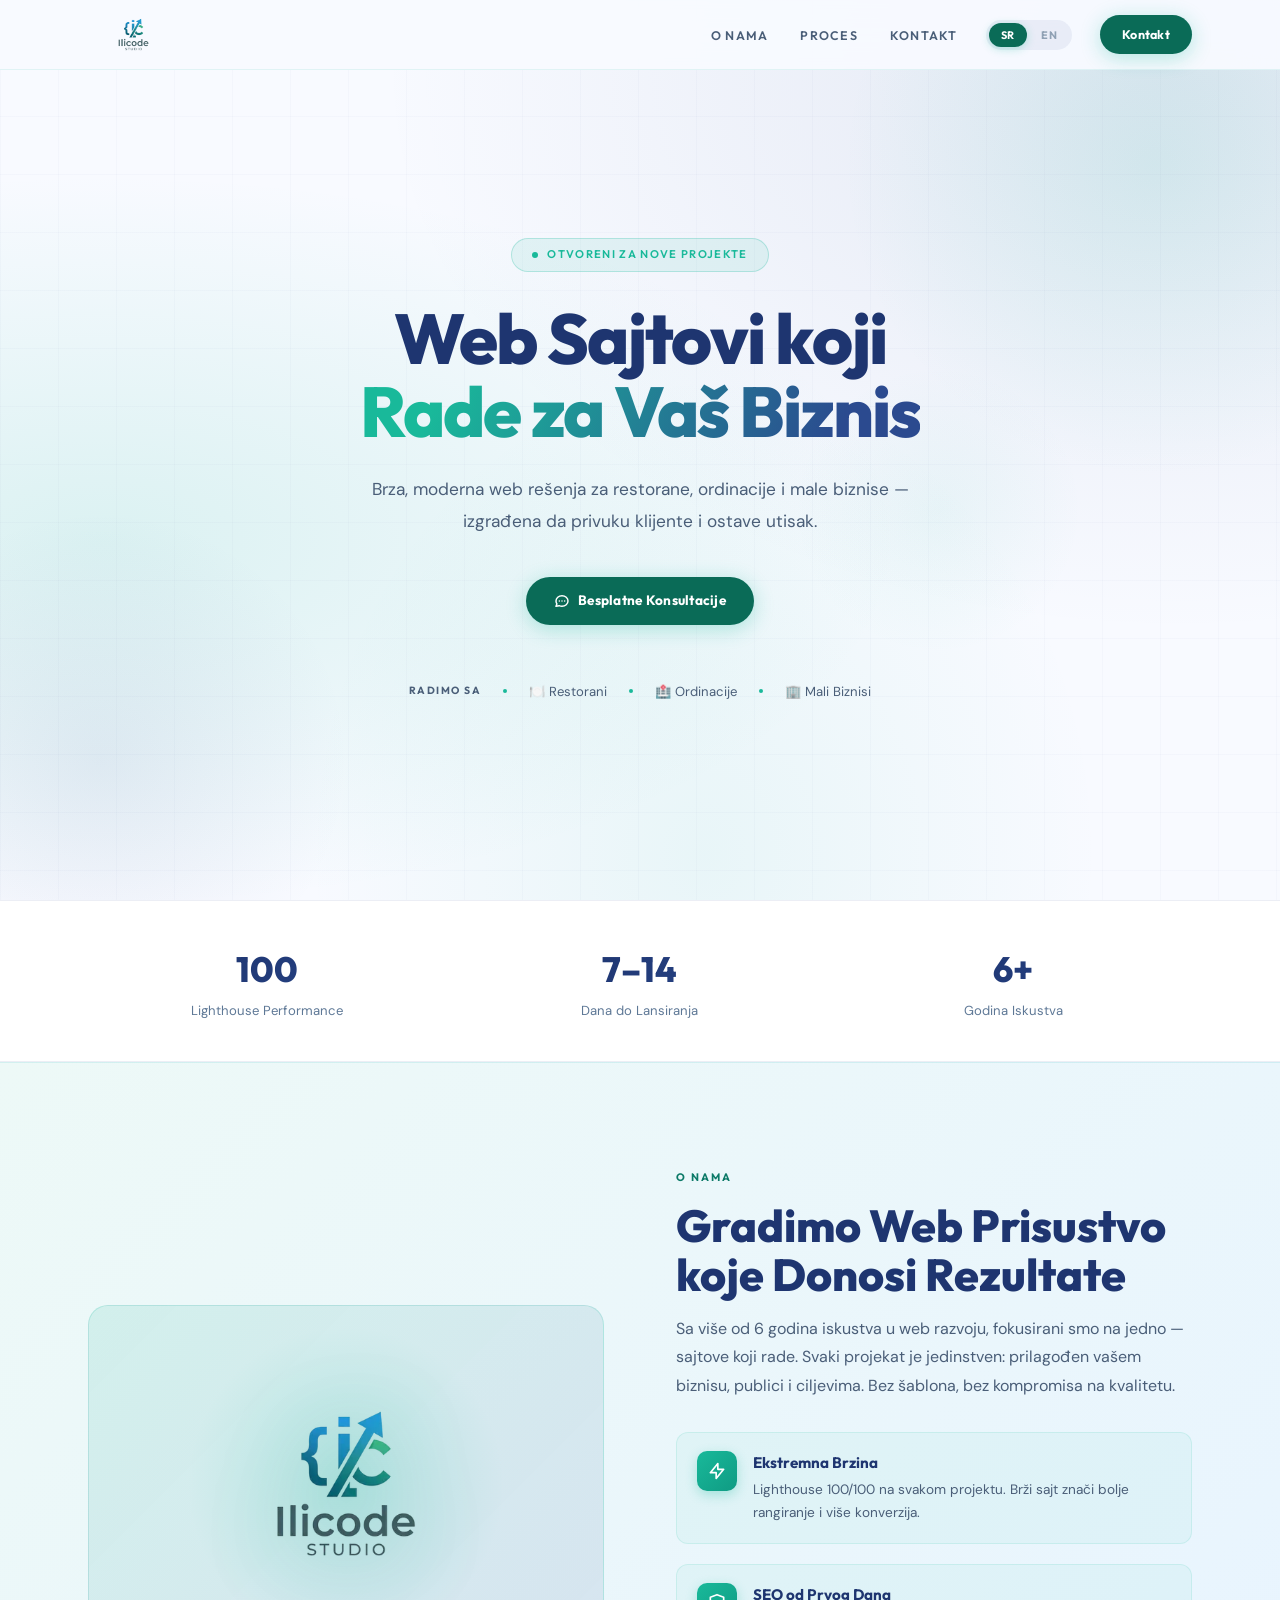
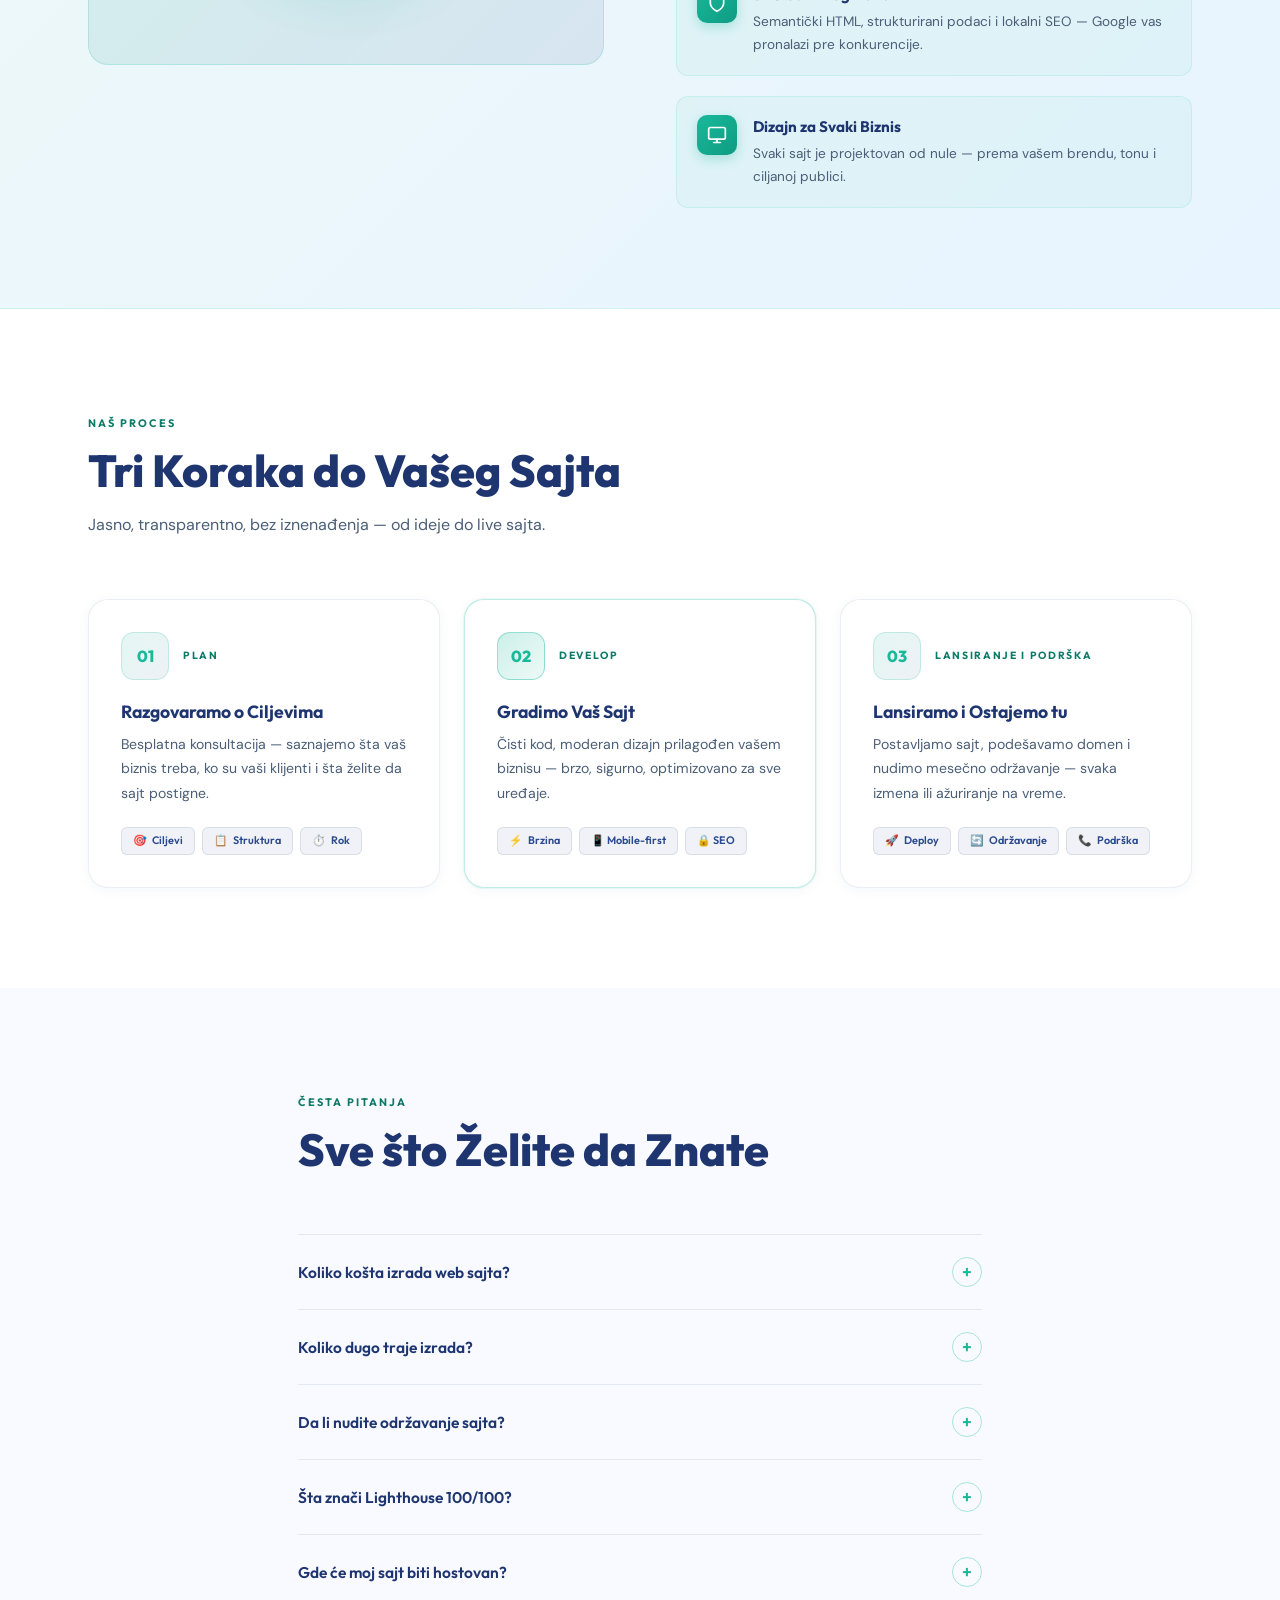
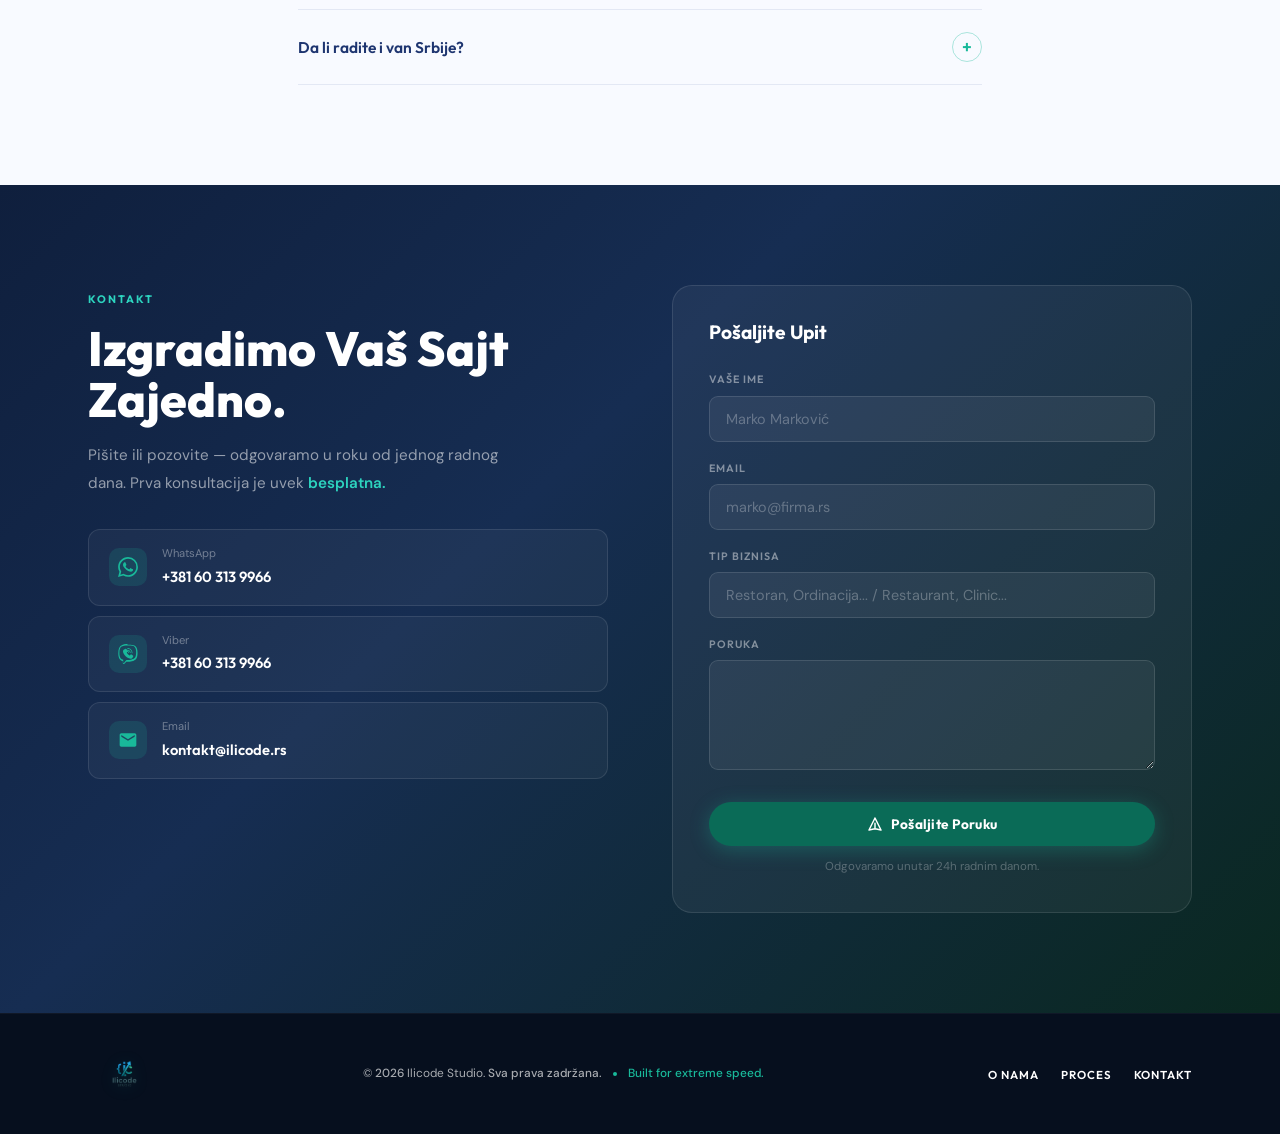
==== commit fd995ce4: "" ====
--- a/index.html
+++ b/index.html
@@ -109,33 +109,54 @@
           },
           {
             "@type": "FAQPage",
+            "@id": "https://ilicode.rs/#faq",
             "mainEntity": [
               {
                 "@type": "Question",
-                "name": "Koliko košta izrada web sajta?",
+                "name": "Koliko košta izrada web sajta? / How much does a website cost?",
                 "acceptedAnswer": {
                   "@type": "Answer",
-                  "text": "Cena zavisi od složenosti projekta i funkcionalnosti. Kontaktirajte nas za besplatnu procenu."
+                  "text": "Cena zavisi od složenosti projekta, broja sekcija i funkcionalnosti. Kontaktirajte nas za besplatnu procenu — svaki projekat je jedinstven i nudimo rešenja prilagođena vašem budžetu. / The price depends on project complexity, number of sections and features. Contact us for a free estimate — every project is unique and we offer solutions tailored to your budget."
                 }
               },
               {
                 "@type": "Question",
-                "name": "Koliko dugo traje izrada sajta?",
+                "name": "Koliko dugo traje izrada? / How long does development take?",
                 "acceptedAnswer": {
                   "@type": "Answer",
-                  "text": "Standardni sajt isporučujemo za 7–14 dana. Kompleksni projekti mogu trajati do 4 nedelje."
+                  "text": "Standardni sajt isporučujemo za 7–14 dana od odobrenja dizajna. Kompleksniji projekti mogu trajati do 4 nedelje. Brzina delimično zavisi od vaše dostupnosti za feedback i materijale. / We deliver a standard site in 7–14 days from design approval. More complex projects may take up to 4 weeks. Speed partly depends on your availability for feedback and materials."
                 }
               },
               {
                 "@type": "Question",
-                "name": "Da li nudite održavanje sajta?",
+                "name": "Da li nudite održavanje sajta? / Do you offer website maintenance?",
                 "acceptedAnswer": {
                   "@type": "Answer",
-                  "text": "Da — nudimo pakete mesečnog održavanja i redovnih izmena. To
-                  uključuje ažuriranje sadržaja, kontinuirano praćenje
-                  performansi i tehničku podršku prilagođenu vašim potrebama,
-                  kako biste mogli potpuno da se fokusirate na svoj
-                  biznis."
+                  "text": "Da — nudimo pakete mesečnog održavanja i redovnih izmena. To uključuje ažuriranje sadržaja, kontinuirano praćenje performansi i tehničku podršku prilagođenu vašim potrebama, kako biste mogli potpuno da se fokusirate na svoj biznis. / Yes — we offer monthly maintenance and regular update packages. This includes content updates, continuous performance monitoring, and technical support tailored to your needs, allowing you to focus entirely on your business."
+                }
+              },
+              {
+                "@type": "Question",
+                "name": "Šta znači Lighthouse 100/100? / What does Lighthouse 100/100 mean for me?",
+                "acceptedAnswer": {
+                  "@type": "Answer",
+                  "text": "Lighthouse 100/100 znači da je vaš sajt maksimalno brz, pristupačan i SEO-optimizovan prema Google standardima. Rezultat: bolje rangiranje u pretrazi, manje napuštanja sajta i više konverzija. / Lighthouse 100/100 means your site is maximally fast, accessible and SEO-optimized according to Google's standards. Result: better search rankings, less bounce rate and more conversions."
+                }
+              },
+              {
+                "@type": "Question",
+                "name": "Gde će moj sajt biti hostovan? / Where will my website be hosted?",
+                "acceptedAnswer": {
+                  "@type": "Answer",
+                  "text": "Imate dve opcije: kompletnu brigu možete prepustiti nama i mi ćemo hostovati sajt na našim optimizovanim, ultrabrzim serverima, ili sajt možemo postaviti na hosting provajdera kojeg vi izaberete. / You have two options: you can leave everything to us and we will host the site on our optimized, ultra-fast servers, or we can deploy the website to a hosting provider of your choice."
+                }
+              },
+              {
+                "@type": "Question",
+                "name": "Da li radite i van Srbije? / Do you work outside Serbia?",
+                "acceptedAnswer": {
+                  "@type": "Answer",
+                  "text": "Apsolutno. Ceo proces je remote — video konsultacije, online deliverables, plaćanje transferom ili PayPal-om. Radimo sa klijentima iz celog regiona. / Absolutely. The whole process is remote — video consultations, online deliverables, payment by transfer or PayPal. We work with clients across the region."
                 }
               }
             ]
@@ -917,6 +938,38 @@
             itemtype="https://schema.org/Question"
           >
             <summary itemprop="name">
+              <span lang-sr>Gde će moj sajt biti hostovan?</span>
+              <span lang-en>Where will my website be hosted?</span>
+              <i class="faq-ico"></i>
+            </summary>
+            <div
+              itemscope
+              itemprop="acceptedAnswer"
+              itemtype="https://schema.org/Answer"
+            >
+              <p class="faq-answer" itemprop="text">
+                <span lang-sr
+                  >Imate dve opcije: kompletnu brigu možete prepustiti nama i mi
+                  ćemo hostovati sajt na našim optimizovanim, ultrabrzim
+                  serverima, ili sajt možemo postaviti na hosting provajdera
+                  kojeg vi izaberete.</span
+                >
+                <span lang-en
+                  >You have two options: you can leave everything to us and we
+                  will host the site on our optimized, ultra-fast servers, or we
+                  can deploy the website to a hosting provider of your
+                  choice.</span
+                >
+              </p>
+            </div>
+          </details>
+
+          <details
+            itemscope
+            itemprop="mainEntity"
+            itemtype="https://schema.org/Question"
+          >
+            <summary itemprop="name">
               <span lang-sr>Da li radite i van Srbije?</span>
               <span lang-en>Do you work outside Serbia?</span>
               <i class="faq-ico"></i>
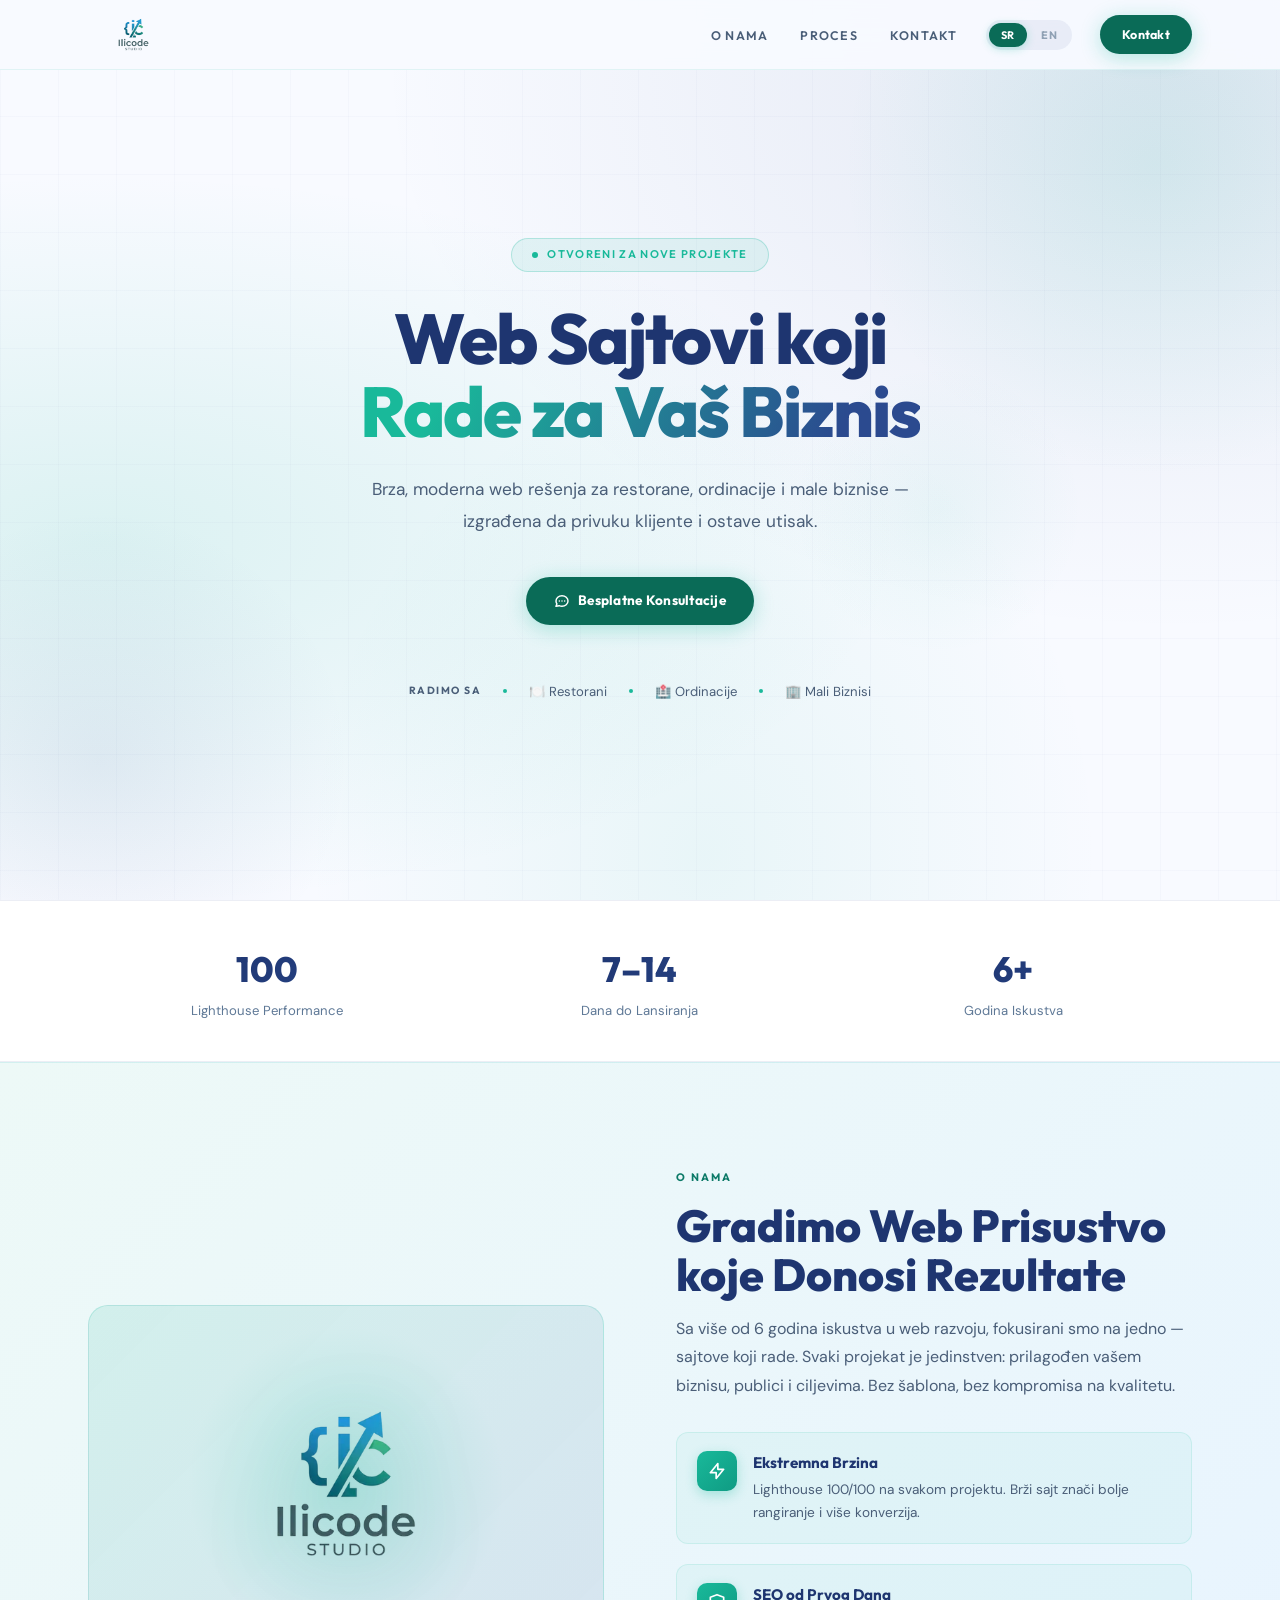
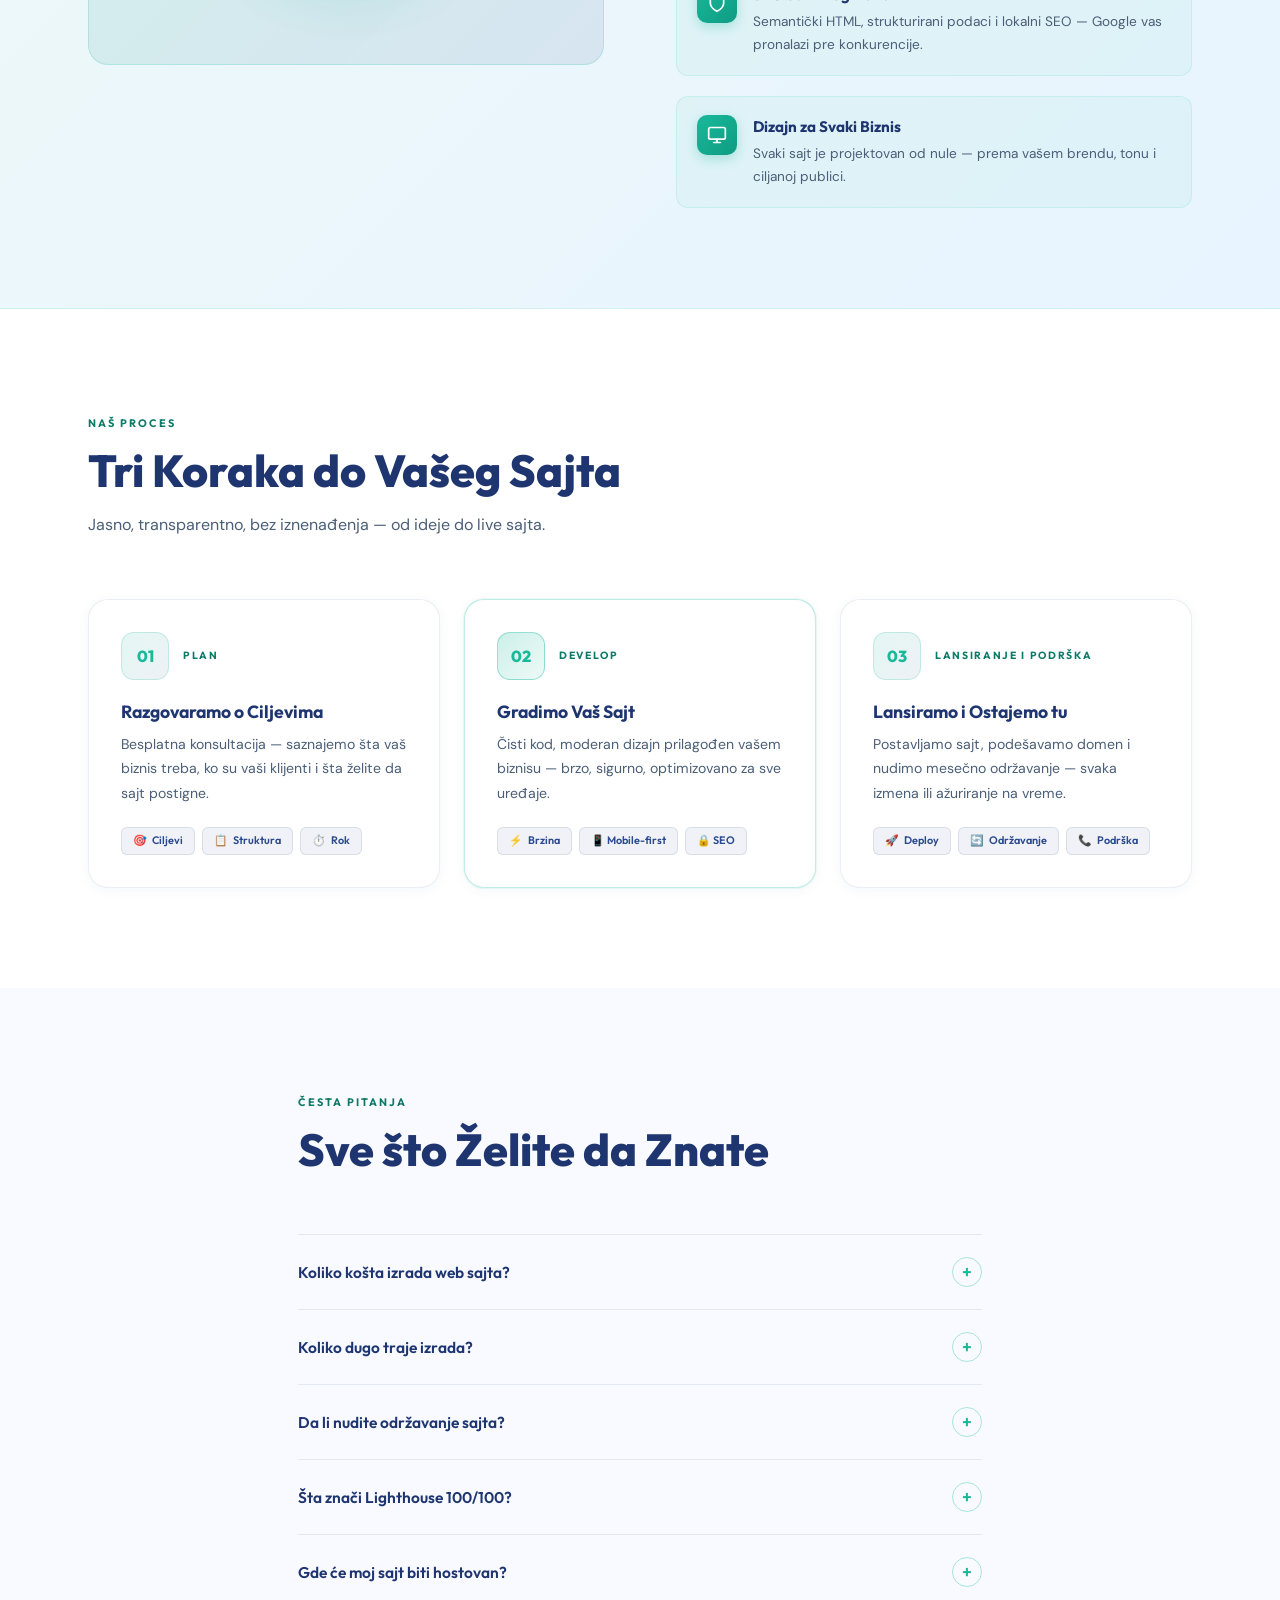
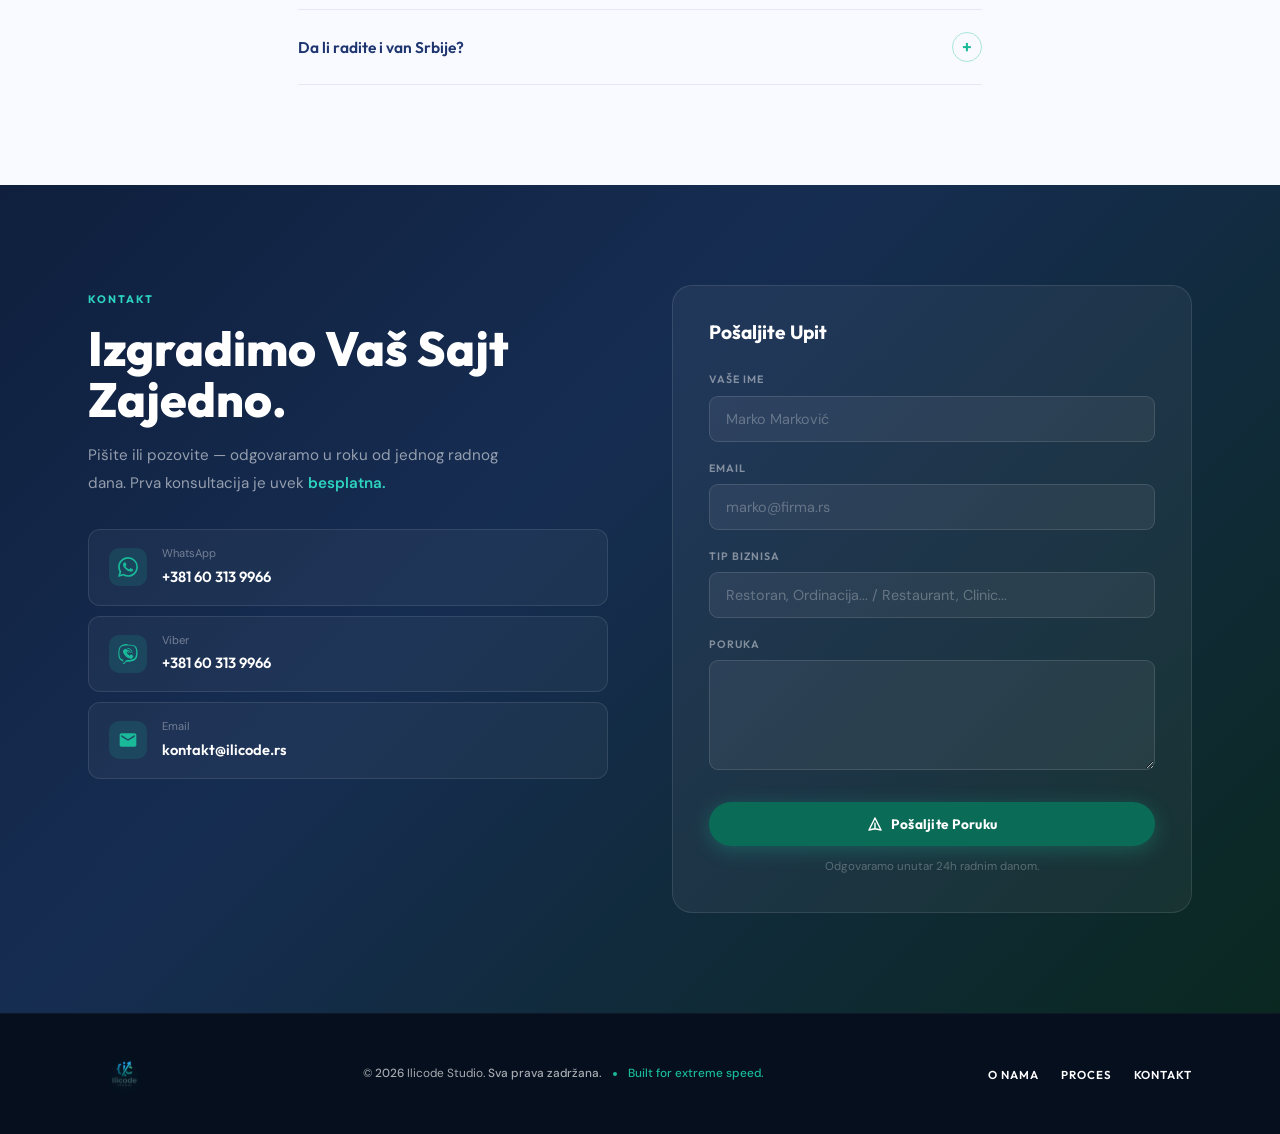
==== commit 941314bc: "izmene za performance" ====
--- a/index.html
+++ b/index.html
@@ -39,24 +39,6 @@
     </script>
 
     <link rel="canonical" href="https://ilicode.rs/" />
-    <link
-      rel="apple-touch-icon"
-      sizes="180x180"
-      href="assets/apple-touch-icon.png"
-    />
-    <link
-      rel="icon"
-      type="image/png"
-      sizes="32x32"
-      href="assets/favicon-32x32.png"
-    />
-    <link
-      rel="icon"
-      type="image/png"
-      sizes="16x16"
-      href="assets/favicon-16x16.png"
-    />
-    <link rel="manifest" href="assets/site.webmanifest" />
     <meta property="og:type" content="website" />
     <meta property="og:url" content="https://ilicode.rs/" />
     <meta
@@ -182,7 +164,24 @@
     </noscript>
 
     <link rel="stylesheet" href="css/style.min.css" />
-
+    <link
+      rel="apple-touch-icon"
+      sizes="180x180"
+      href="assets/apple-touch-icon.png"
+    />
+    <link
+      rel="icon"
+      type="image/png"
+      sizes="32x32"
+      href="assets/favicon-32x32.png"
+    />
+    <link
+      rel="icon"
+      type="image/png"
+      sizes="16x16"
+      href="assets/favicon-16x16.png"
+    />
+    <link rel="manifest" href="assets/site.webmanifest" />
     <meta name="theme-color" content="#19B99A" />
   </head>
 
@@ -531,7 +530,7 @@
                   assets/Ilicode-studio-md.webp  800w,
                   assets/Ilicode-studio.webp    1407w
                 "
-                sizes="(max-width: 860px) calc(100vw - 48px), 420px"
+                sizes="(max-width: 860px) 210px, 420px"
                 alt="Ilicode Studio"
                 width="420"
                 height="229"
@@ -1192,7 +1191,7 @@
       <div class="footer-inner">
         <img
           class="footer-logo"
-          src="assets/Ilicode-studio.webp"
+          src="assets/Ilicode-studio-sm.webp"
           alt="Ilicode Studio"
           width="120"
           height="40"
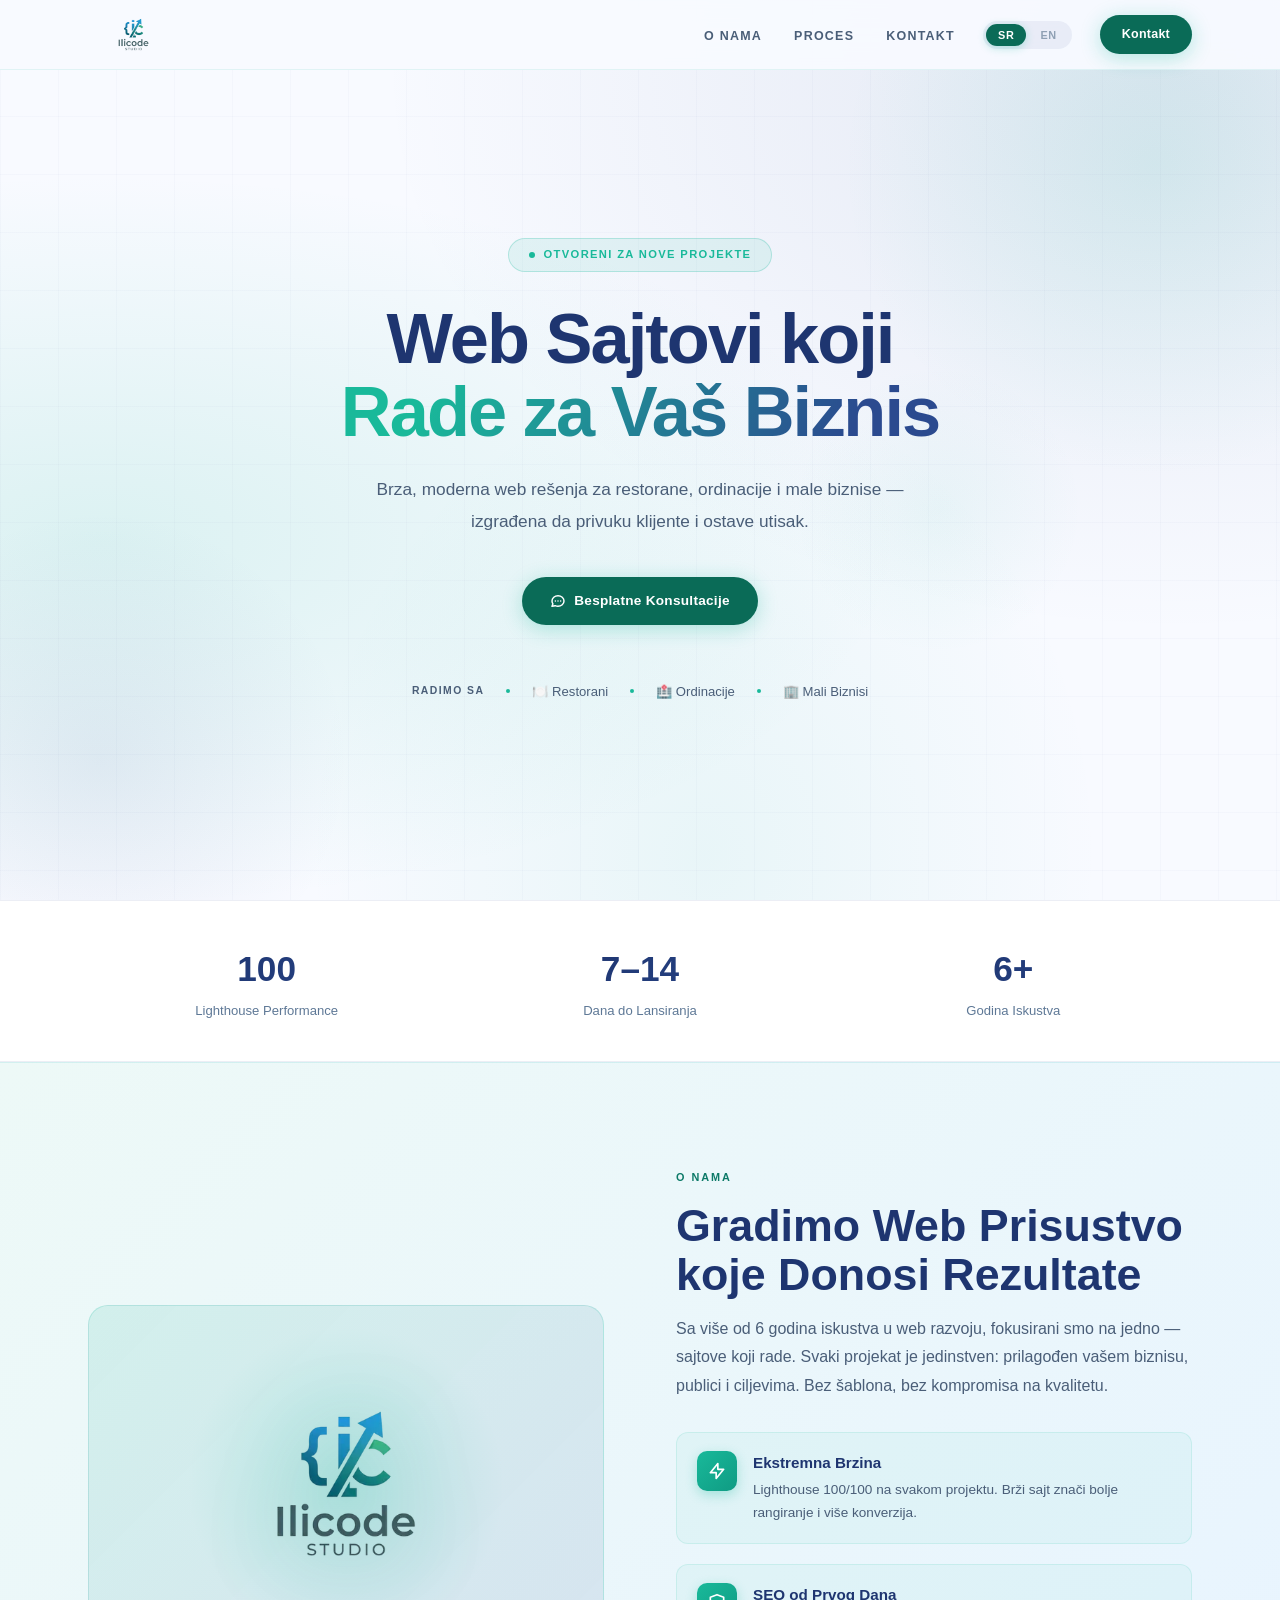
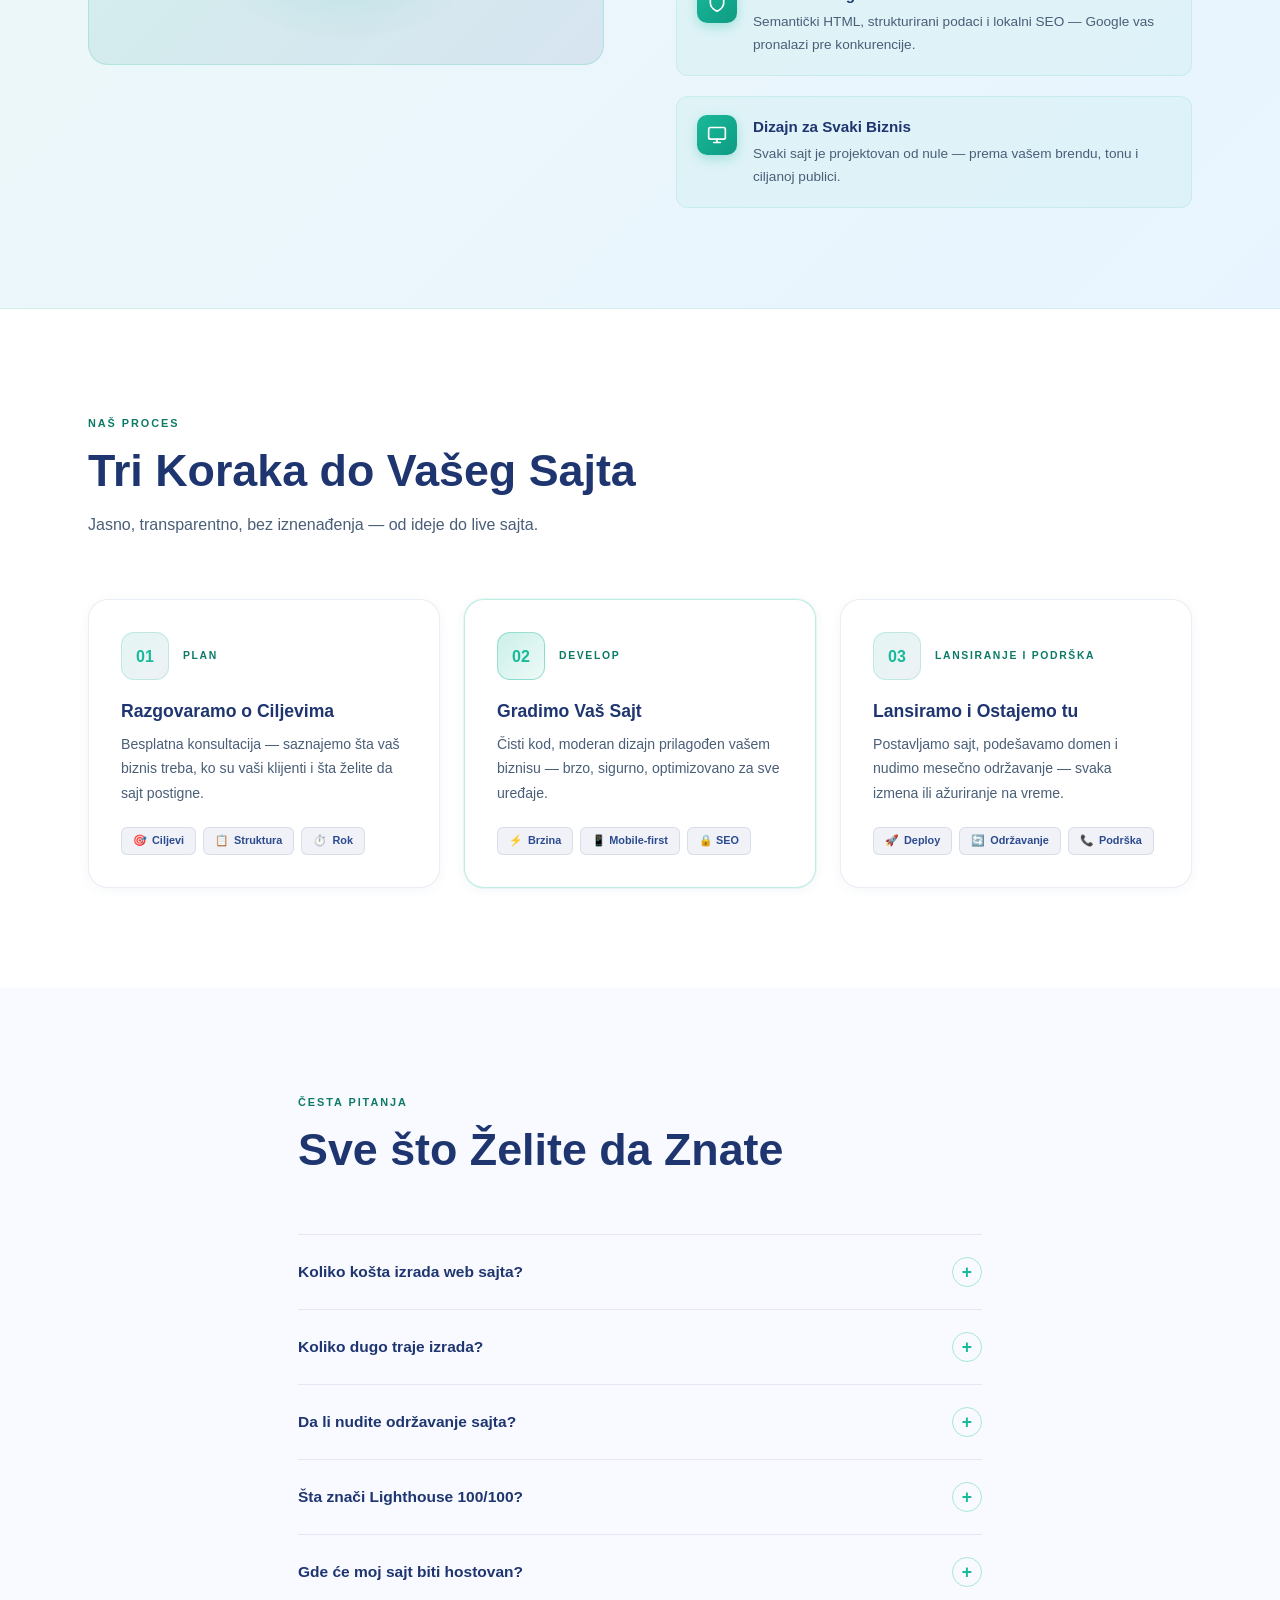
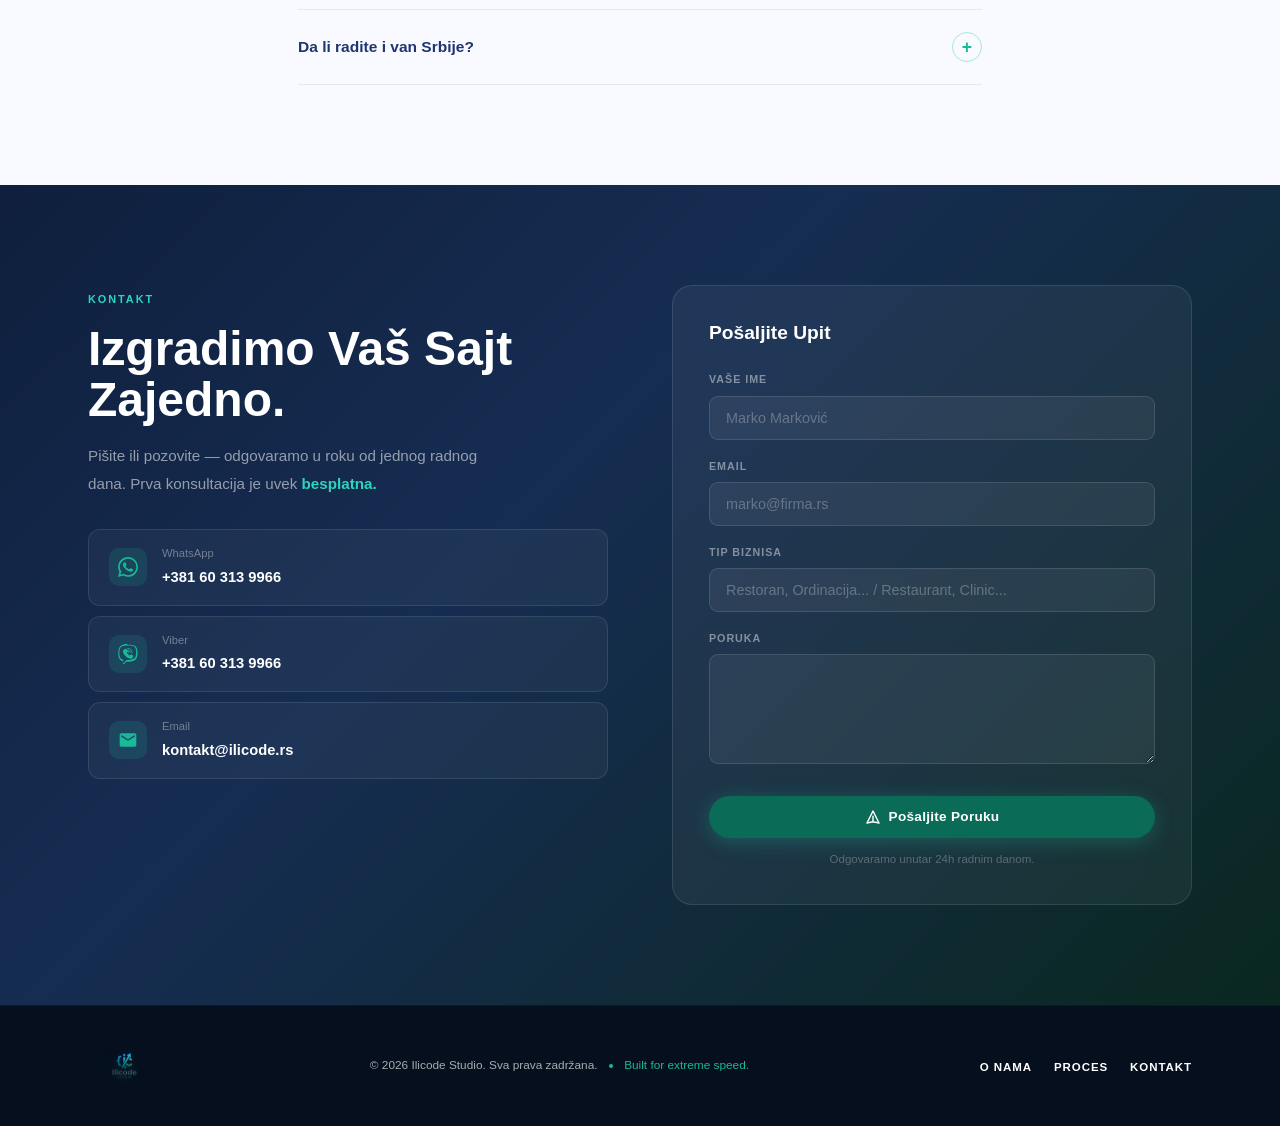
==== commit 342148f4: "izmene za lighthouse" ====
--- a/index.html
+++ b/index.html
@@ -25,6 +25,16 @@
       name="google-site-verification"
       content="OVDE_UBACI_TVOJ_VERIFICATION_CODE"
     />
+
+    <link rel="preconnect" href="https://fonts.googleapis.com" />
+    <link rel="preconnect" href="https://fonts.gstatic.com" crossorigin />
+
+    <link
+      href="https://fonts.googleapis.com/css2?family=Plus+Jakarta+Sans:wght@400;500;600;700&display=swap"
+      rel="stylesheet"
+    />
+    <link rel="stylesheet" href="css/style.min.css" />
+
     <script
       async
       src="https://www.googletagmanager.com/gtag/js?id=G-OVDE_UBACI_TVOJ_ID"
@@ -35,7 +45,15 @@
         dataLayer.push(arguments);
       }
       gtag("js", new Date());
-      gtag("config", "G-OVDE_UBACI_TVOJ_ID");
+      if ("requestIdleCallback" in window) {
+        requestIdleCallback(function () {
+          gtag("config", "G-OVDE_UBACI_TVOJ_ID");
+        });
+      } else {
+        setTimeout(function () {
+          gtag("config", "G-OVDE_UBACI_TVOJ_ID");
+        }, 500);
+      }
     </script>
 
     <link rel="canonical" href="https://ilicode.rs/" />
@@ -146,24 +164,6 @@
         ]
       }
     </script>
-
-    <link rel="preconnect" href="https://fonts.googleapis.com" />
-    <link rel="preconnect" href="https://fonts.gstatic.com" crossorigin />
-    <link
-      href="https://fonts.googleapis.com/css2?family=Outfit:wght@600;700;800&family=DM+Sans:opsz,wght@9..40,400;9..40,500&display=swap"
-      rel="stylesheet"
-      media="print"
-      onload="this.media = 'all'"
-    />
-
-    <noscript>
-      <link
-        href="https://fonts.googleapis.com/css2?family=Outfit:wght@600;700;800&family=DM+Sans:opsz,wght@9..40,400;9..40,500&display=swap"
-        rel="stylesheet"
-      />
-    </noscript>
-
-    <link rel="stylesheet" href="css/style.min.css" />
     <link
       rel="apple-touch-icon"
       sizes="180x180"
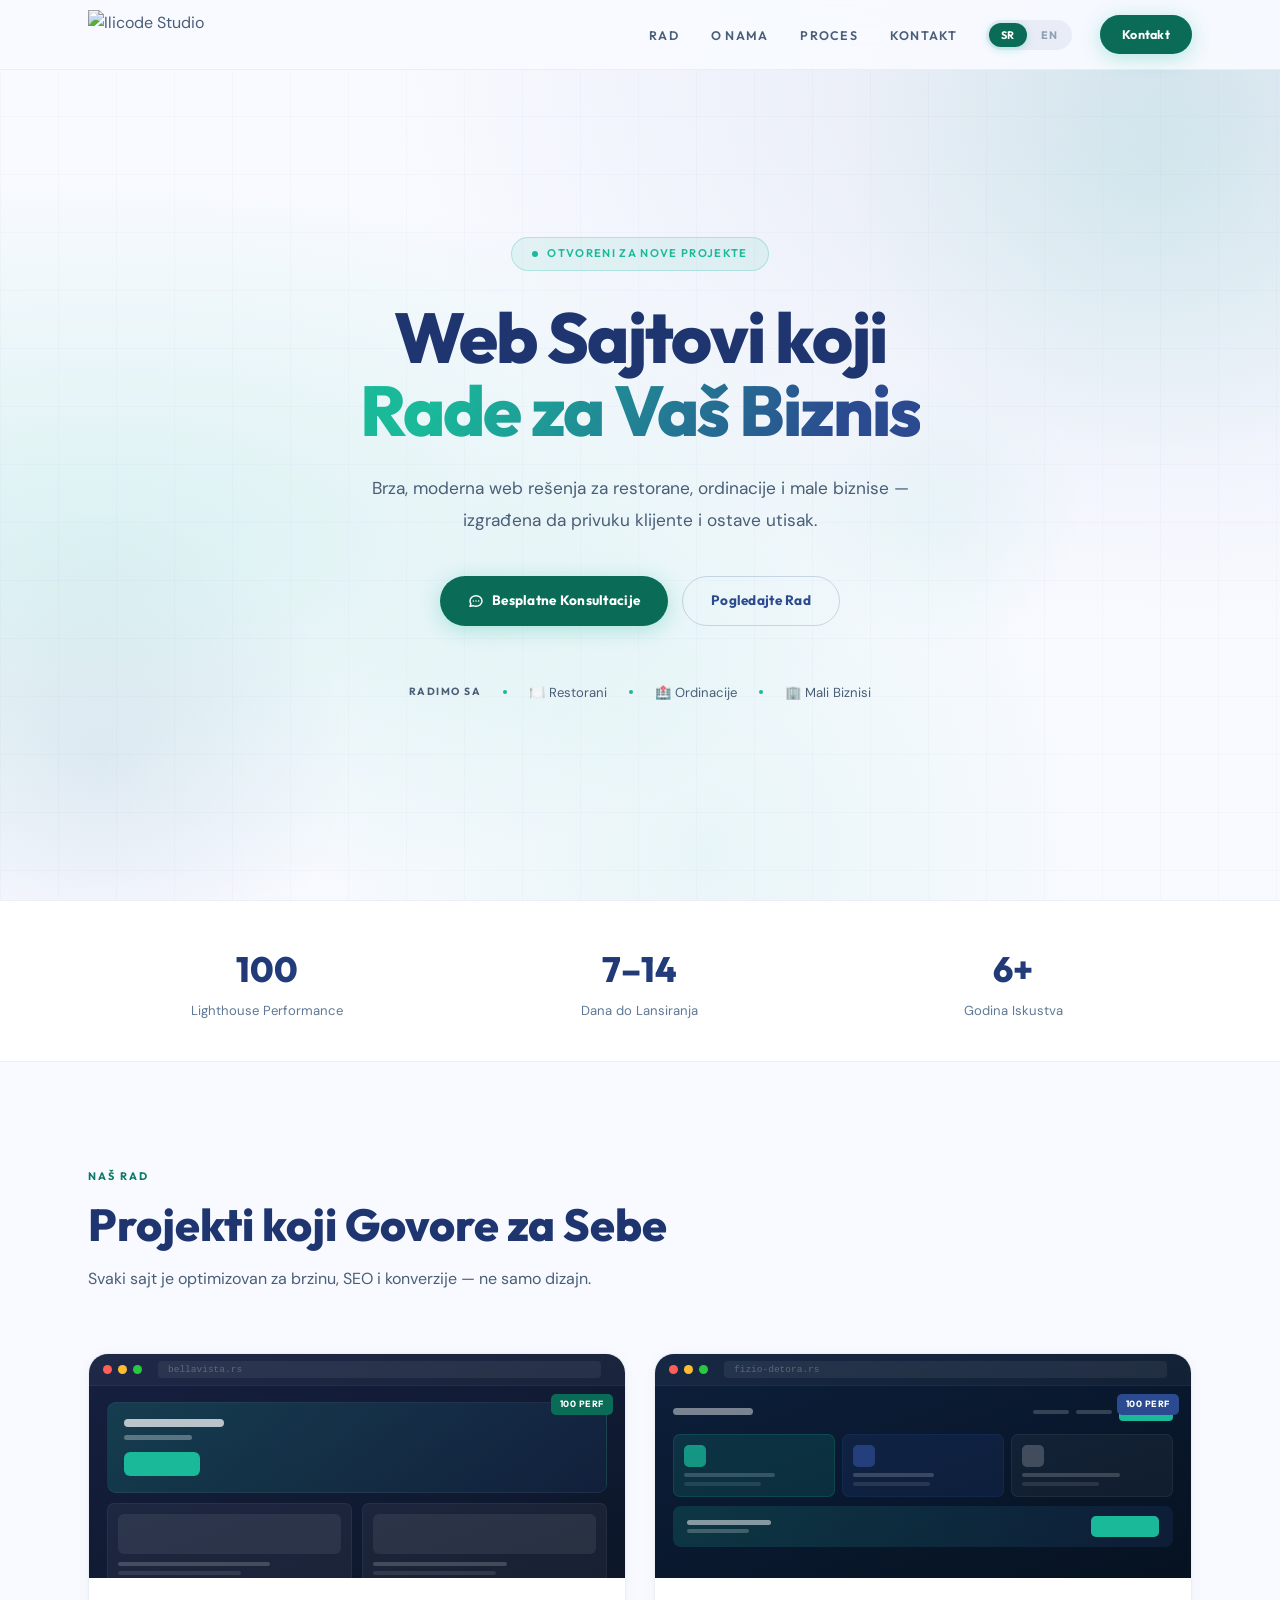
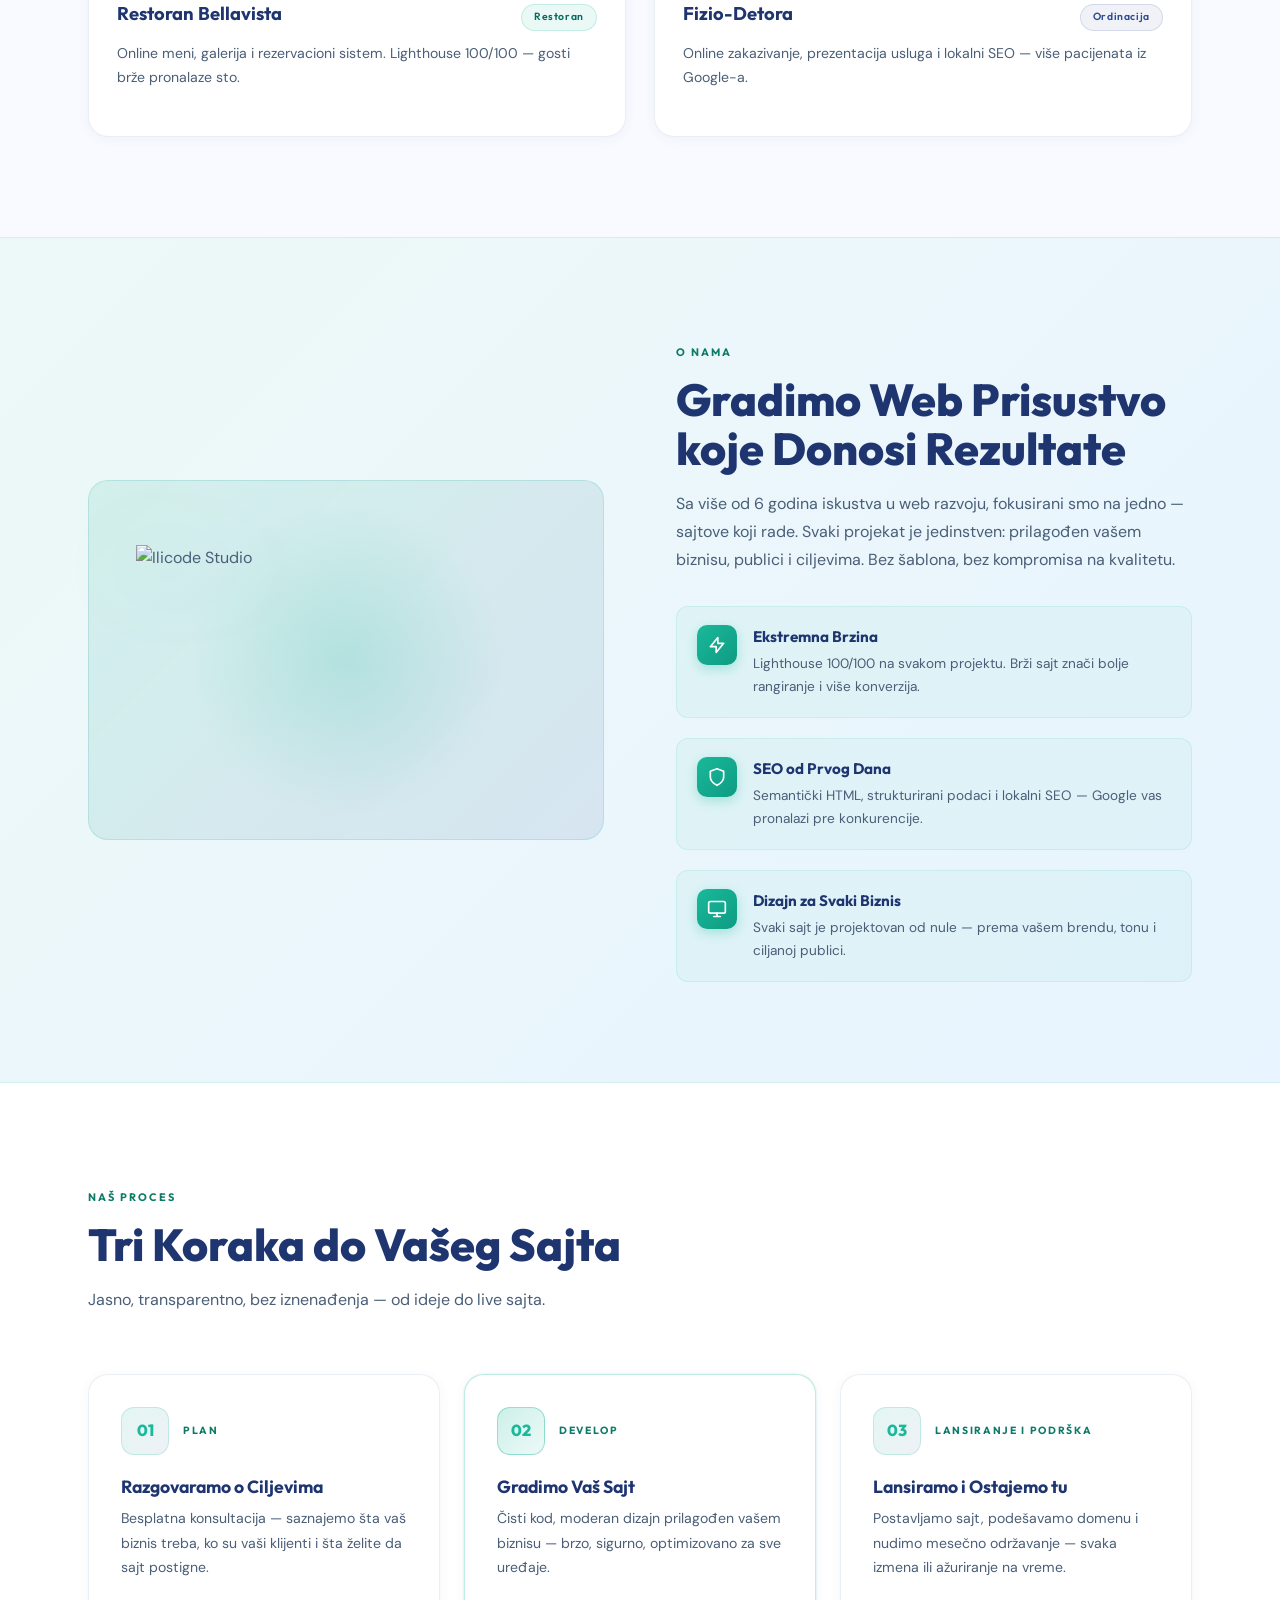
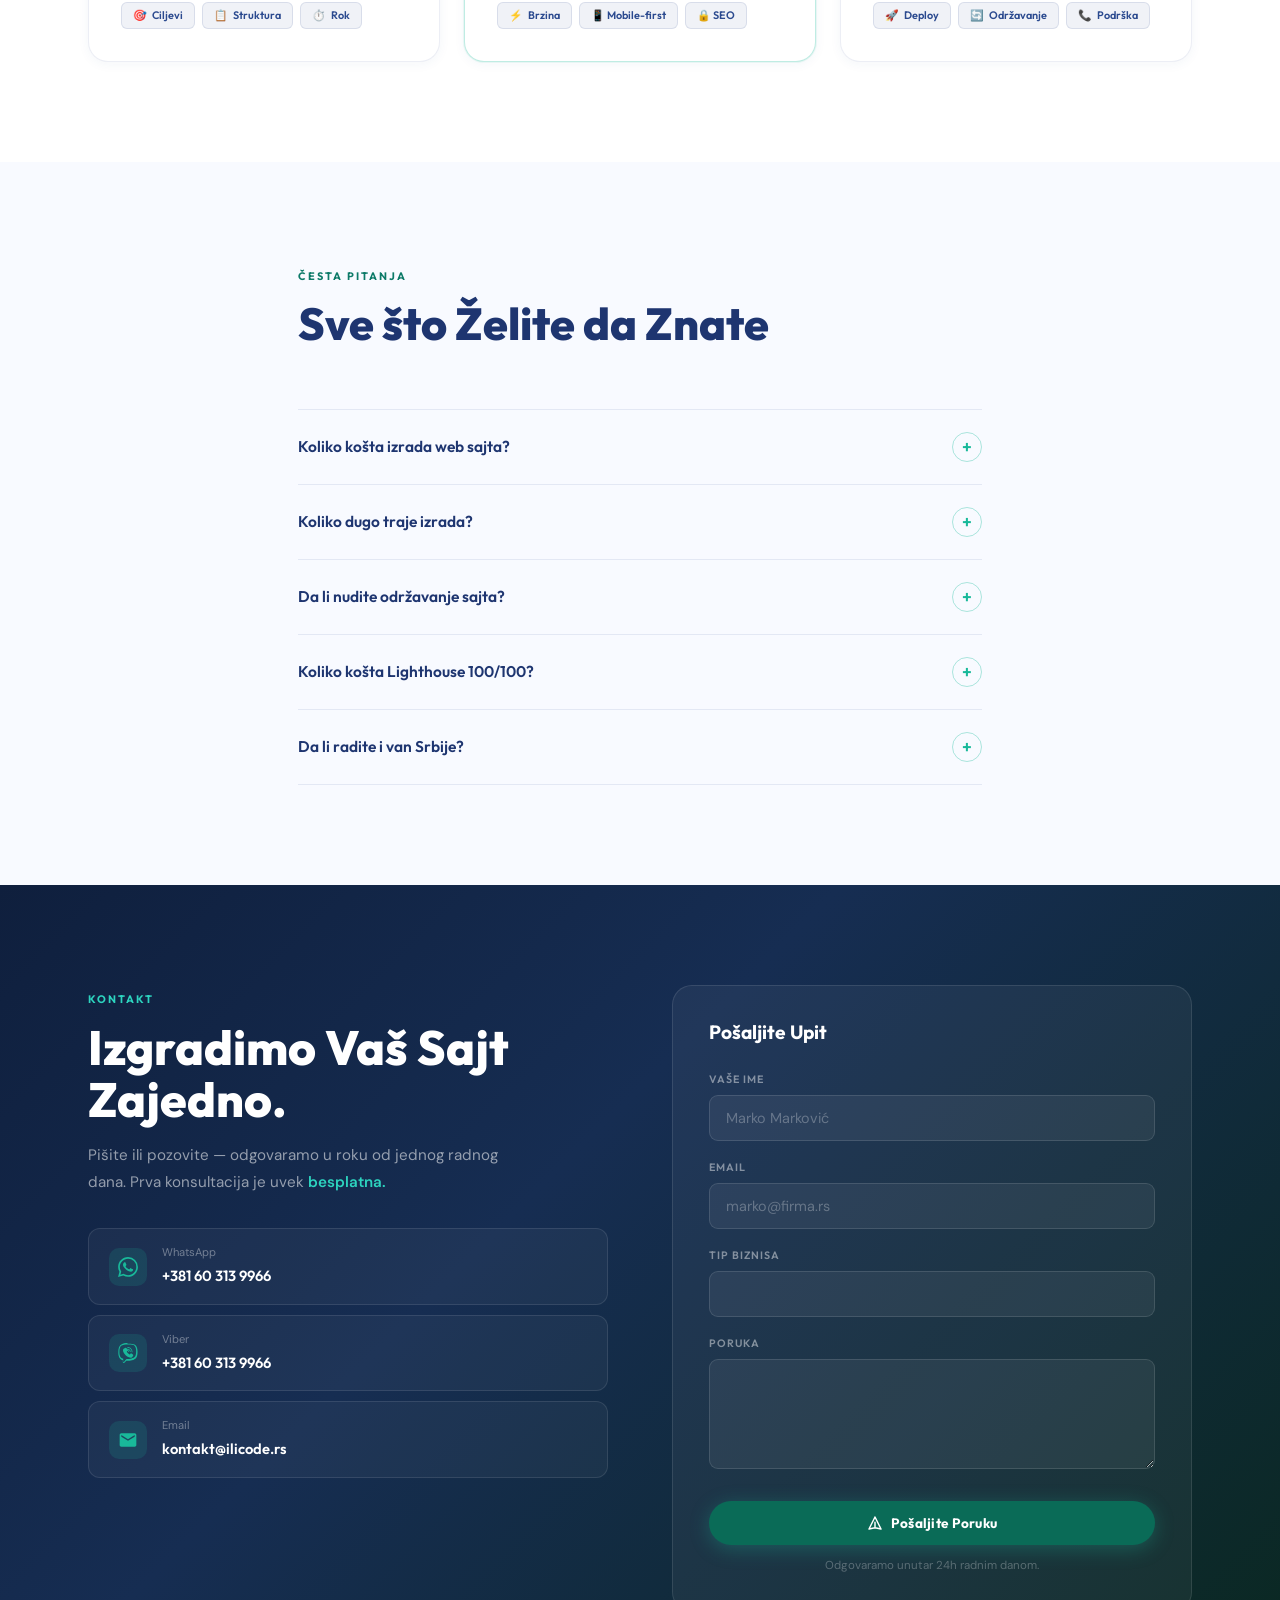
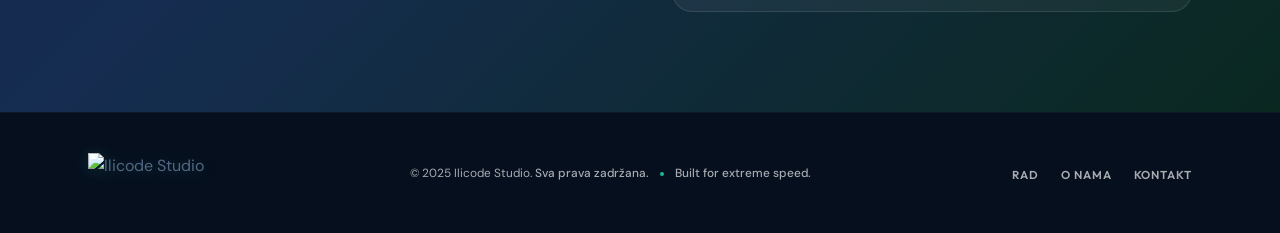
==== commit ad5676c2: "small changes" ====
--- a/index.html
+++ b/index.html
@@ -4,6 +4,7 @@
     <meta charset="UTF-8" />
     <meta name="viewport" content="width=device-width, initial-scale=1.0" />
 
+    <!-- SEO -->
     <title>
       Ilicode Studio | Izrada Web Sajtova za Restorane, Ordinacije i Male
       Biznise
@@ -14,49 +15,16 @@
     />
     <meta
       name="keywords"
-      content="izrada web sajta, web dizajn Beograd, web sajt za restoran, web sajt za ordinaciju, web sajtovi za male biznise, web agencija Srbija"
+      content="izrada web sajta, web dizajn Beograd, web sajt za restoran, web sajt za ordinaciju, mali biznis web sajt, web agencija Srbija"
     />
     <meta name="author" content="Ilicode Studio" />
     <meta
       name="robots"
       content="index, follow, max-snippet:-1, max-image-preview:large"
     />
-    <meta
-      name="google-site-verification"
-      content="OVDE_UBACI_TVOJ_VERIFICATION_CODE"
-    />
-
-    <link rel="preconnect" href="https://fonts.googleapis.com" />
-    <link rel="preconnect" href="https://fonts.gstatic.com" crossorigin />
-
-    <link
-      href="https://fonts.googleapis.com/css2?family=Plus+Jakarta+Sans:wght@400;500;600;700&display=swap"
-      rel="stylesheet"
-    />
-    <link rel="stylesheet" href="css/style.min.css" />
-
-    <script
-      async
-      src="https://www.googletagmanager.com/gtag/js?id=G-OVDE_UBACI_TVOJ_ID"
-    ></script>
-    <script>
-      window.dataLayer = window.dataLayer || [];
-      function gtag() {
-        dataLayer.push(arguments);
-      }
-      gtag("js", new Date());
-      if ("requestIdleCallback" in window) {
-        requestIdleCallback(function () {
-          gtag("config", "G-OVDE_UBACI_TVOJ_ID");
-        });
-      } else {
-        setTimeout(function () {
-          gtag("config", "G-OVDE_UBACI_TVOJ_ID");
-        }, 500);
-      }
-    </script>
-
     <link rel="canonical" href="https://ilicode.rs/" />
+
+    <!-- Open Graph -->
     <meta property="og:type" content="website" />
     <meta property="og:url" content="https://ilicode.rs/" />
     <meta
@@ -69,11 +37,12 @@
     />
     <meta
       property="og:image"
-      content="https://ilicode.rs/assets/Ilicode-studio.png"
+      content="https://ilicode.rs/assets/og-image.png"
     />
     <meta property="og:locale" content="sr_RS" />
     <meta property="og:locale:alternate" content="en_US" />
 
+    <!-- Twitter -->
     <meta name="twitter:card" content="summary_large_image" />
     <meta
       name="twitter:title"
@@ -85,9 +54,10 @@
     />
     <meta
       name="twitter:image"
-      content="https://ilicode.rs/assets/Ilicode-studio.png"
+      content="https://ilicode.rs/assets/og-image.png"
     />
 
+    <!-- Structured Data -->
     <script type="application/ld+json">
       {
         "@context": "https://schema.org",
@@ -109,54 +79,29 @@
           },
           {
             "@type": "FAQPage",
-            "@id": "https://ilicode.rs/#faq",
             "mainEntity": [
               {
                 "@type": "Question",
-                "name": "Koliko košta izrada web sajta? / How much does a website cost?",
+                "name": "Koliko košta izrada web sajta?",
                 "acceptedAnswer": {
                   "@type": "Answer",
-                  "text": "Cena zavisi od složenosti projekta, broja sekcija i funkcionalnosti. Kontaktirajte nas za besplatnu procenu — svaki projekat je jedinstven i nudimo rešenja prilagođena vašem budžetu. / The price depends on project complexity, number of sections and features. Contact us for a free estimate — every project is unique and we offer solutions tailored to your budget."
+                  "text": "Cena zavisi od složenosti projekta i funkcionalnosti. Kontaktirajte nas za besplatnu procenu."
                 }
               },
               {
                 "@type": "Question",
-                "name": "Koliko dugo traje izrada? / How long does development take?",
+                "name": "Koliko dugo traje izrada sajta?",
                 "acceptedAnswer": {
                   "@type": "Answer",
-                  "text": "Standardni sajt isporučujemo za 7–14 dana od odobrenja dizajna. Kompleksniji projekti mogu trajati do 4 nedelje. Brzina delimično zavisi od vaše dostupnosti za feedback i materijale. / We deliver a standard site in 7–14 days from design approval. More complex projects may take up to 4 weeks. Speed partly depends on your availability for feedback and materials."
+                  "text": "Standardni sajt isporučujemo za 7–14 dana. Kompleksni projekti mogu trajati do 4 nedelje."
                 }
               },
               {
                 "@type": "Question",
-                "name": "Da li nudite održavanje sajta? / Do you offer website maintenance?",
+                "name": "Da li nudite održavanje sajta?",
                 "acceptedAnswer": {
                   "@type": "Answer",
-                  "text": "Da — nudimo pakete mesečnog održavanja i redovnih izmena. To uključuje ažuriranje sadržaja, kontinuirano praćenje performansi i tehničku podršku prilagođenu vašim potrebama, kako biste mogli potpuno da se fokusirate na svoj biznis. / Yes — we offer monthly maintenance and regular update packages. This includes content updates, continuous performance monitoring, and technical support tailored to your needs, allowing you to focus entirely on your business."
-                }
-              },
-              {
-                "@type": "Question",
-                "name": "Šta znači Lighthouse 100/100? / What does Lighthouse 100/100 mean for me?",
-                "acceptedAnswer": {
-                  "@type": "Answer",
-                  "text": "Lighthouse 100/100 znači da je vaš sajt maksimalno brz, pristupačan i SEO-optimizovan prema Google standardima. Rezultat: bolje rangiranje u pretrazi, manje napuštanja sajta i više konverzija. / Lighthouse 100/100 means your site is maximally fast, accessible and SEO-optimized according to Google's standards. Result: better search rankings, less bounce rate and more conversions."
-                }
-              },
-              {
-                "@type": "Question",
-                "name": "Gde će moj sajt biti hostovan? / Where will my website be hosted?",
-                "acceptedAnswer": {
-                  "@type": "Answer",
-                  "text": "Imate dve opcije: kompletnu brigu možete prepustiti nama i mi ćemo hostovati sajt na našim optimizovanim, ultrabrzim serverima, ili sajt možemo postaviti na hosting provajdera kojeg vi izaberete. / You have two options: you can leave everything to us and we will host the site on our optimized, ultra-fast servers, or we can deploy the website to a hosting provider of your choice."
-                }
-              },
-              {
-                "@type": "Question",
-                "name": "Da li radite i van Srbije? / Do you work outside Serbia?",
-                "acceptedAnswer": {
-                  "@type": "Answer",
-                  "text": "Apsolutno. Ceo proces je remote — video konsultacije, online deliverables, plaćanje transferom ili PayPal-om. Radimo sa klijentima iz celog regiona. / Absolutely. The whole process is remote — video consultations, online deliverables, payment by transfer or PayPal. We work with clients across the region."
+                  "text": "Da, nudimo mesečno održavanje i izmene od 20€ mesečno."
                 }
               }
             ]
@@ -164,24 +109,20 @@
         ]
       }
     </script>
+
+    <!-- Fonts -->
+    <link rel="preconnect" href="https://fonts.googleapis.com" />
+    <link rel="preconnect" href="https://fonts.gstatic.com" crossorigin />
     <link
-      rel="apple-touch-icon"
-      sizes="180x180"
-      href="assets/apple-touch-icon.png"
+      href="https://fonts.googleapis.com/css2?family=Outfit:wght@300;400;500;600;700;800&family=DM+Sans:opsz,wght@9..40,300;9..40,400;9..40,500&display=swap"
+      rel="stylesheet"
     />
-    <link
-      rel="icon"
-      type="image/png"
-      sizes="32x32"
-      href="assets/favicon-32x32.png"
-    />
-    <link
-      rel="icon"
-      type="image/png"
-      sizes="16x16"
-      href="assets/favicon-16x16.png"
-    />
-    <link rel="manifest" href="assets/site.webmanifest" />
+
+    <!-- Styles -->
+    <link rel="stylesheet" href="css/style.css" />
+
+    <!-- Favicon -->
+    <link rel="icon" href="assets/favicon.ico" />
     <meta name="theme-color" content="#19B99A" />
   </head>
 
@@ -192,13 +133,8 @@
           <a href="/" aria-label="Ilicode Studio">
             <img
               class="nav-logo"
-              srcset="
-                assets/Ilicode-studio-sm.webp  600w,
-                assets/Ilicode-studio.webp    1407w
-              "
-              sizes="160px"
+              src="assets/logo.png"
               alt="Ilicode Studio"
-              fetchpriority="high"
               width="160"
               height="50"
               loading="eager"
@@ -208,7 +144,7 @@
           <div class="nav-right">
             <ul class="nav-links">
               <li>
-                <a href="#rad" style="display: none" class="nav-link"
+                <a href="#rad" class="nav-link"
                   ><span lang-sr>Rad</span><span lang-en>Work</span></a
                 >
               </li>
@@ -228,6 +164,7 @@
                 >
               </li>
             </ul>
+            <!-- Language Toggle -->
             <div class="lang-toggle" role="group" aria-label="Jezik / Language">
               <button
                 class="lang-btn active"
@@ -253,6 +190,7 @@
         </div>
       </nav>
     </header>
+
     <main>
       <section class="hero" aria-labelledby="hero-title">
         <div class="hero-grid" aria-hidden="true"></div>
@@ -312,7 +250,7 @@
               <span lang-sr>Besplatne Konsultacije</span>
               <span lang-en>Free Consultation</span>
             </a>
-            <a href="#rad" style="display: none" class="btn btn-outline">
+            <a href="#rad" class="btn btn-outline">
               <span lang-sr>Pogledajte Rad</span>
               <span lang-en>See Our Work</span>
             </a>
@@ -340,6 +278,7 @@
           </div>
         </div>
       </section>
+
       <div class="stats">
         <div class="stats-inner">
           <div>
@@ -362,12 +301,8 @@
           </div>
         </div>
       </div>
-      <section
-        id="rad"
-        class="section"
-        aria-labelledby="rad-title"
-        style="display: none"
-      >
+
+      <section id="rad" class="section" aria-labelledby="rad-title">
         <div class="wrap">
           <header class="section-head">
             <p class="eyebrow">
@@ -441,11 +376,11 @@
                     100/100 — guests find their table faster.</span
                   >
                 </p>
+                <!-- PRODUKCIJA: Dodati link ka sajtu -->
                 <!-- <a href="https://bellavista.rs" target="_blank" rel="noopener" class="btn btn-outline btn-sm">Poseti sajt →</a> -->
               </div>
             </article>
 
-            <!-- Fizio-Detora -->
             <article class="card">
               <div class="mock mock-clinic" aria-hidden="true">
                 <div class="mock-bar">
@@ -512,6 +447,7 @@
           </div>
         </div>
       </section>
+
       <section
         id="o-nama"
         class="section section-teal"
@@ -524,17 +460,11 @@
               <div class="about-logo-glow"></div>
               <img
                 class="about-logo-img"
-                src="assets/Ilicode-studio.webp"
-                srcset="
-                  assets/Ilicode-studio-sm.webp  600w,
-                  assets/Ilicode-studio-md.webp  800w,
-                  assets/Ilicode-studio.webp    1407w
-                "
-                sizes="(max-width: 860px) 210px, 420px"
+                src="assets/logo.png"
                 alt="Ilicode Studio"
                 width="420"
-                height="229"
-                loading="eager"
+                height="230"
+                loading="lazy"
                 decoding="async"
               />
             </div>
@@ -759,7 +689,7 @@
               </h3>
               <p class="step-desc">
                 <span lang-sr
-                  >Postavljamo sajt, podešavamo domen i nudimo mesečno
+                  >Postavljamo sajt, podešavamo domenu i nudimo mesečno
                   održavanje — svaka izmena ili ažuriranje na vreme.</span
                 ><span lang-en
                   >We deploy the site, configure the domain and offer monthly
@@ -785,12 +715,7 @@
         </div>
       </section>
 
-      <section
-        class="section"
-        aria-labelledby="faq-title"
-        itemscope
-        itemtype="https://schema.org/FAQPage"
-      >
+      <section class="section" aria-labelledby="faq-title">
         <div class="wrap-sm">
           <header class="section-head">
             <p class="eyebrow">
@@ -802,195 +727,106 @@
             </h2>
           </header>
 
-          <details
-            itemscope
-            itemprop="mainEntity"
-            itemtype="https://schema.org/Question"
-          >
-            <summary itemprop="name">
-              <span lang-sr>Koliko košta izrada web sajta?</span>
-              <span lang-en>How much does a website cost?</span>
-              <i class="faq-ico"></i>
+          <details>
+            <summary>
+              <span lang-sr>Koliko košta izrada web sajta?</span
+              ><span lang-en>How much does a website cost?</span
+              ><i class="faq-ico"></i>
             </summary>
-            <div
-              itemscope
-              itemprop="acceptedAnswer"
-              itemtype="https://schema.org/Answer"
-            >
-              <p class="faq-answer" itemprop="text">
-                <span lang-sr
-                  >Cena zavisi od složenosti projekta, broja sekcija i
-                  funkcionalnosti. Kontaktirajte nas za besplatnu procenu —
-                  svaki projekat je jedinstven i nudimo rešenja prilagođena
-                  vašem budžetu.</span
-                >
-                <span lang-en
-                  >The price depends on project complexity, number of sections
-                  and features. Contact us for a free estimate — every project
-                  is unique and we offer solutions tailored to your
-                  budget.</span
-                >
-              </p>
-            </div>
+            <p class="faq-answer">
+              <span lang-sr
+                >Cena zavisi od složenosti projekta, broja sekcija i
+                funkcionalnosti. Kontaktirajte nas za besplatnu procenu — svaki
+                projekat je jedinstven i nudimo rešenja prilagođena vašem
+                budžetu.</span
+              ><span lang-en
+                >The price depends on project complexity, number of sections and
+                features. Contact us for a free estimate — every project is
+                unique and we offer solutions tailored to your budget.</span
+              >
+            </p>
           </details>
 
-          <details
-            itemscope
-            itemprop="mainEntity"
-            itemtype="https://schema.org/Question"
-          >
-            <summary itemprop="name">
-              <span lang-sr>Koliko dugo traje izrada?</span>
-              <span lang-en>How long does development take?</span>
-              <i class="faq-ico"></i>
+          <details>
+            <summary>
+              <span lang-sr>Koliko dugo traje izrada?</span
+              ><span lang-en>How long does development take?</span
+              ><i class="faq-ico"></i>
             </summary>
-            <div
-              itemscope
-              itemprop="acceptedAnswer"
-              itemtype="https://schema.org/Answer"
-            >
-              <p class="faq-answer" itemprop="text">
-                <span lang-sr
-                  >Standardni sajt isporučujemo za <strong>7–14 dana</strong> od
-                  odobrenja dizajna. Kompleksniji projekti mogu trajati do 4
-                  nedelje. Brzina delimično zavisi od vaše dostupnosti za
-                  feedback i materijale.</span
-                >
-                <span lang-en
-                  >We deliver a standard site in <strong>7–14 days</strong> from
-                  design approval. More complex projects may take up to 4 weeks.
-                  Speed partly depends on your availability for feedback and
-                  materials.</span
-                >
-              </p>
-            </div>
+            <p class="faq-answer">
+              <span lang-sr
+                >Standardni sajt isporučujemo za <strong>7–14 dana</strong> od
+                odobrenja dizajna. Kompleksniji projekti mogu trajati do 4
+                nedelje. Brzina delimično zavisi od vaše dostupnosti za feedback
+                i materijale.</span
+              ><span lang-en
+                >We deliver a standard site in <strong>7–14 days</strong> from
+                design approval. More complex projects may take up to 4 weeks.
+                Speed partly depends on your availability for feedback and
+                materials.</span
+              >
+            </p>
           </details>
 
-          <details
-            itemscope
-            itemprop="mainEntity"
-            itemtype="https://schema.org/Question"
-          >
-            <summary itemprop="name">
-              <span lang-sr>Da li nudite održavanje sajta?</span>
-              <span lang-en>Do you offer website maintenance?</span>
-              <i class="faq-ico"></i>
+          <details>
+            <summary>
+              <span lang-sr>Da li nudite održavanje sajta?</span
+              ><span lang-en>Do you offer website maintenance?</span
+              ><i class="faq-ico"></i>
             </summary>
-            <div
-              itemscope
-              itemprop="acceptedAnswer"
-              itemtype="https://schema.org/Answer"
-            >
-              <p class="faq-answer" itemprop="text">
-                <span lang-sr
-                  >Da — nudimo pakete mesečnog održavanja i redovnih izmena. To
-                  uključuje ažuriranje sadržaja, kontinuirano praćenje
-                  performansi i tehničku podršku prilagođenu vašim potrebama,
-                  kako biste mogli potpuno da se fokusirate na svoj
-                  biznis.</span
-                >
-                <span lang-en
-                  >Yes — we offer monthly maintenance and regular update
-                  packages. This includes content updates, continuous
-                  performance monitoring, and technical support tailored to your
-                  needs, allowing you to focus entirely on your business.</span
-                >
-              </p>
-            </div>
+            <p class="faq-answer">
+              <span lang-sr
+                >Da — nudimo mesečno održavanje i izmene za
+                <strong>20€/mesec</strong>. Uključuje redovne izmene sadržaja,
+                praćenje performansi i tehničku podršku. Bez iznenađenja, bez
+                skrivenih troškova.</span
+              ><span lang-en
+                >Yes — we offer monthly maintenance and updates for
+                <strong>€20/month</strong>. Includes regular content updates,
+                performance monitoring and technical support. No surprises, no
+                hidden costs.</span
+              >
+            </p>
           </details>
 
-          <details
-            itemscope
-            itemprop="mainEntity"
-            itemtype="https://schema.org/Question"
-          >
-            <summary itemprop="name">
-              <span lang-sr>Šta znači Lighthouse 100/100?</span>
-              <span lang-en>What does Lighthouse 100/100 mean for me?</span>
-              <i class="faq-ico"></i>
+          <details>
+            <summary>
+              <span lang-sr>Koliko košta Lighthouse 100/100?</span
+              ><span lang-en>What does Lighthouse 100/100 mean for me?</span
+              ><i class="faq-ico"></i>
             </summary>
-            <div
-              itemscope
-              itemprop="acceptedAnswer"
-              itemtype="https://schema.org/Answer"
-            >
-              <p class="faq-answer" itemprop="text">
-                <span lang-sr
-                  >Lighthouse 100/100 znači da je vaš sajt maksimalno brz,
-                  pristupačan i SEO-optimizovan prema Google standardima.
-                  Rezultat: bolje rangiranje u pretrazi, manje napuštanja sajta
-                  i više konverzija.</span
-                >
-                <span lang-en
-                  >Lighthouse 100/100 means your site is maximally fast,
-                  accessible and SEO-optimized according to Google's standards.
-                  Result: better search rankings, less bounce rate and more
-                  conversions.</span
-                >
-              </p>
-            </div>
+            <p class="faq-answer">
+              <span lang-sr
+                >Lighthouse 100/100 znači da je vaš sajt maksimalno brz,
+                pristupačan i SEO-optimizovan prema Google standardima.
+                Rezultat: bolje rangiranje u pretrazi, manje napuštanja sajta i
+                više konverzija.</span
+              ><span lang-en
+                >Lighthouse 100/100 means your site is maximally fast,
+                accessible and SEO-optimized according to Google's standards.
+                Result: better search rankings, less bounce rate and more
+                conversions.</span
+              >
+            </p>
           </details>
 
-          <details
-            itemscope
-            itemprop="mainEntity"
-            itemtype="https://schema.org/Question"
-          >
-            <summary itemprop="name">
-              <span lang-sr>Gde će moj sajt biti hostovan?</span>
-              <span lang-en>Where will my website be hosted?</span>
-              <i class="faq-ico"></i>
+          <details>
+            <summary>
+              <span lang-sr>Da li radite i van Srbije?</span
+              ><span lang-en>Do you work outside Serbia?</span
+              ><i class="faq-ico"></i>
             </summary>
-            <div
-              itemscope
-              itemprop="acceptedAnswer"
-              itemtype="https://schema.org/Answer"
-            >
-              <p class="faq-answer" itemprop="text">
-                <span lang-sr
-                  >Imate dve opcije: kompletnu brigu možete prepustiti nama i mi
-                  ćemo hostovati sajt na našim optimizovanim, ultrabrzim
-                  serverima, ili sajt možemo postaviti na hosting provajdera
-                  kojeg vi izaberete.</span
-                >
-                <span lang-en
-                  >You have two options: you can leave everything to us and we
-                  will host the site on our optimized, ultra-fast servers, or we
-                  can deploy the website to a hosting provider of your
-                  choice.</span
-                >
-              </p>
-            </div>
-          </details>
-
-          <details
-            itemscope
-            itemprop="mainEntity"
-            itemtype="https://schema.org/Question"
-          >
-            <summary itemprop="name">
-              <span lang-sr>Da li radite i van Srbije?</span>
-              <span lang-en>Do you work outside Serbia?</span>
-              <i class="faq-ico"></i>
-            </summary>
-            <div
-              itemscope
-              itemprop="acceptedAnswer"
-              itemtype="https://schema.org/Answer"
-            >
-              <p class="faq-answer" itemprop="text">
-                <span lang-sr
-                  >Apsolutno. Ceo proces je remote — video konsultacije, online
-                  deliverables, plaćanje transferom ili PayPal-om. Radimo sa
-                  klijentima iz celog regiona.</span
-                >
-                <span lang-en
-                  >Absolutely. The whole process is remote — video
-                  consultations, online deliverables, payment by transfer or
-                  PayPal. We work with clients across the region.</span
-                >
-              </p>
-            </div>
+            <p class="faq-answer">
+              <span lang-sr
+                >Apsolutno. Ceo proces je remote — video konsultacije, online
+                deliverables, plaćanje transferom ili PayPal-om. Radimo sa
+                klijentima iz celog regiona.</span
+              ><span lang-en
+                >Absolutely. The whole process is remote — video consultations,
+                online deliverables, payment by transfer or PayPal. We work with
+                clients across the region.</span
+              >
+            </p>
           </details>
         </div>
       </section>
@@ -1137,7 +973,6 @@
                     id="biznis"
                     name="biznis"
                     class="finput"
-                    placeholder="Restoran, Ordinacija... / Restaurant, Clinic..."
                     placeholder-sr="Restoran, Ordinacija, Salon..."
                     placeholder-en="Restaurant, Clinic, Salon..."
                   />
@@ -1191,7 +1026,7 @@
       <div class="footer-inner">
         <img
           class="footer-logo"
-          src="assets/Ilicode-studio-sm.webp"
+          src="assets/logo.png"
           alt="Ilicode Studio"
           width="120"
           height="40"
@@ -1199,51 +1034,33 @@
           decoding="async"
         />
         <p class="footer-copy">
-          © <span id="year"></span> Ilicode Studio.
-          <span class="t-sr">Sva prava zadržana.</span>
-          <span class="t-en">All rights reserved.</span>
-
+          © 2025 Ilicode Studio. <span lang-sr>Sva prava zadržana.</span
+          ><span lang-en>All rights reserved.</span>
           <span class="divider"></span>
-          <span style="color: var(--teal)">Built for extreme speed.</span>
+          <span>Built for extreme speed.</span>
         </p>
         <nav aria-label="Footer navigacija">
           <ul class="footer-links">
             <li>
-              <a href="#rad" style="display: none" class="footer-link">
-                <span class="t-sr" style="color: inherit">Rad</span>
-                <span class="t-en" style="color: inherit">Work</span>
-              </a>
+              <a href="#rad" class="footer-link"
+                ><span lang-sr>Rad</span><span lang-en>Work</span></a
+              >
             </li>
             <li>
-              <a href="#o-nama" class="footer-link" aria-label="O Nama / About">
-                <span class="t-sr" style="color: inherit">O Nama</span>
-                <span class="t-en" style="color: inherit">About</span>
-              </a>
+              <a href="#o-nama" class="footer-link"
+                ><span lang-sr>O Nama</span><span lang-en>About</span></a
+              >
             </li>
             <li>
-              <a
-                href="#proces"
-                class="footer-link"
-                aria-label="Proces / Process"
-              >
-                <span class="t-sr" style="color: inherit">Proces</span>
-                <span class="t-en" style="color: inherit">Process</span>
-              </a>
-            </li>
-            <li>
-              <a
-                href="#kontakt"
-                class="footer-link"
-                aria-label="Kontakt / Contact"
-              >
-                <span class="t-sr" style="color: inherit">Kontakt</span>
-                <span class="t-en" style="color: inherit">Contact</span>
-              </a>
+              <a href="#kontakt" class="footer-link"
+                ><span lang-sr>Kontakt</span><span lang-en>Contact</span></a
+              >
             </li>
           </ul>
         </nav>
       </div>
     </footer>
+
     <script src="js/main.js" defer></script>
   </body>
 </html>
--- a/css/style.css
+++ b/css/style.css
@@ -0,0 +1,1420 @@
+/* ============================================================
+   npx csso css/style.css --output css/style.min.css
+   ============================================================ */
+
+*,
+*::before,
+*::after {
+  box-sizing: border-box;
+  margin: 0;
+  padding: 0;
+}
+html {
+  scroll-behavior: smooth;
+}
+body {
+  font-family: "DM Sans", sans-serif;
+  background: #f8faff;
+  color: #4a5e78;
+  -webkit-font-smoothing: antialiased;
+  -moz-osx-font-smoothing: grayscale;
+  line-height: 1.6;
+}
+img {
+  display: block;
+  max-width: 100%;
+}
+a {
+  text-decoration: none;
+  color: inherit;
+}
+ul {
+  list-style: none;
+}
+
+:root {
+  --teal: #19b99a;
+  --teal-d: #0f9b83;
+  --teal-l: #2dd4bf;
+  --teal-pale: rgba(25, 185, 154, 0.08);
+  --navy: #1e3570;
+  --navy-l: #2b4a8f;
+  --slate: #4a5e78;
+  --slate-l: #8fa0b4;
+  --bg: #f8faff;
+  --bg-teal: #edf9f7;
+  --white: #ffffff;
+  --border: rgba(43, 74, 143, 0.09);
+  --r: 12px;
+  --r-lg: 20px;
+  --r-pill: 50px;
+  --shadow-sm: 0 2px 12px rgba(43, 74, 143, 0.05);
+  --shadow-md: 0 8px 32px rgba(43, 74, 143, 0.1);
+  --shadow-lg: 0 20px 52px rgba(43, 74, 143, 0.12);
+  --shadow-teal: 0 4px 20px rgba(25, 185, 154, 0.3);
+  --t: 0.2s ease;
+}
+
+h1,
+h2,
+h3,
+h4 {
+  font-family: "Outfit", sans-serif;
+  line-height: 1.1;
+  color: var(--navy);
+}
+
+[lang-sr],
+[lang-en] {
+  display: none;
+}
+body.lang-sr [lang-sr] {
+  display: revert;
+}
+body.lang-en [lang-en] {
+  display: revert;
+}
+
+.t-sr,
+.t-en {
+  display: none;
+}
+body.lang-sr .t-sr {
+  display: revert;
+}
+body.lang-en .t-en {
+  display: revert;
+}
+
+.lang-toggle {
+  display: flex;
+  align-items: center;
+  gap: 2px;
+  background: rgba(43, 74, 143, 0.07);
+  border-radius: var(--r-pill);
+  padding: 3px;
+}
+.lang-btn {
+  font-family: "Outfit", sans-serif;
+  font-weight: 700;
+  font-size: 0.68rem;
+  letter-spacing: 0.06em;
+  padding: 5px 12px;
+  border-radius: var(--r-pill);
+  border: none;
+  cursor: pointer;
+  background: transparent;
+  color: var(--slate-l);
+  transition: all var(--t);
+}
+.lang-btn.active {
+  background: #0a6b57;
+  color: #fff;
+  box-shadow: 0 2px 8px rgba(25, 185, 154, 0.3);
+}
+
+.nav {
+  position: fixed;
+  top: 0;
+  left: 0;
+  right: 0;
+  z-index: 100;
+  height: 70px;
+  display: flex;
+  align-items: center;
+  background: rgba(248, 250, 255, 0.94);
+  backdrop-filter: blur(18px);
+  -webkit-backdrop-filter: blur(18px);
+  border-bottom: 1px solid rgba(25, 185, 154, 0.1);
+  transition: box-shadow var(--t);
+}
+.nav.scrolled {
+  box-shadow: 0 4px 24px rgba(43, 74, 143, 0.08);
+}
+.nav-inner {
+  max-width: 1160px;
+  margin: 0 auto;
+  padding: 0 28px;
+  width: 100%;
+  display: flex;
+  align-items: center;
+  justify-content: space-between;
+  gap: 20px;
+}
+.nav-logo {
+  height: 50px;
+  width: auto;
+}
+.nav-right {
+  display: flex;
+  align-items: center;
+  gap: 28px;
+}
+.nav-links {
+  display: flex;
+  align-items: center;
+  gap: 32px;
+}
+.nav-link {
+  font-family: "Outfit", sans-serif;
+  font-weight: 600;
+  font-size: 0.78rem;
+  letter-spacing: 0.1em;
+  text-transform: uppercase;
+  color: var(--slate);
+  position: relative;
+  transition: color var(--t);
+}
+.nav-link::after {
+  content: "";
+  position: absolute;
+  bottom: -4px;
+  left: 0;
+  width: 0;
+  height: 2px;
+  background: var(--teal);
+  border-radius: 2px;
+  transition: width 0.25s ease;
+}
+.nav-link:hover {
+  color: var(--teal);
+}
+.nav-link:hover::after {
+  width: 100%;
+}
+@media (max-width: 640px) {
+  .nav-links {
+    display: none;
+  }
+}
+
+.btn {
+  display: inline-flex;
+  align-items: center;
+  gap: 8px;
+  font-family: "Outfit", sans-serif;
+  font-weight: 700;
+  font-size: 0.85rem;
+  letter-spacing: 0.02em;
+  padding: 13px 28px;
+  border-radius: var(--r-pill);
+  border: none;
+  cursor: pointer;
+  transition: all var(--t);
+}
+.btn-teal {
+  background: #0a6b57;
+  color: #fff;
+  box-shadow: var(--shadow-teal);
+}
+.btn-teal:hover {
+  background: var(--teal-d);
+  box-shadow: 0 6px 28px rgba(25, 185, 154, 0.42);
+  transform: translateY(-1px);
+}
+.btn-outline {
+  background: transparent;
+  color: var(--navy-l);
+  border: 1.5px solid rgba(43, 74, 143, 0.2);
+}
+.btn-outline:hover {
+  border-color: var(--navy-l);
+  background: rgba(43, 74, 143, 0.05);
+}
+.btn-sm {
+  padding: 10px 22px;
+  font-size: 0.78rem;
+}
+.btn-full {
+  width: 100%;
+  justify-content: center;
+}
+
+.wrap {
+  max-width: 1160px;
+  margin: 0 auto;
+  padding: 0 28px;
+}
+.wrap-sm {
+  max-width: 740px;
+  margin: 0 auto;
+  padding: 0 28px;
+}
+
+.section {
+  padding: 100px 0;
+}
+.section-white {
+  background: var(--white);
+}
+.section-teal {
+  background: linear-gradient(135deg, #edf9f7 0%, #e8f4ff 100%);
+  border-top: 1px solid rgba(25, 185, 154, 0.12);
+  border-bottom: 1px solid rgba(25, 185, 154, 0.12);
+}
+.section-navy {
+  background: linear-gradient(135deg, #0f1f3d 0%, #162d52 40%, #0a2820 100%);
+}
+.section-dark-alt {
+  background: linear-gradient(160deg, #111827 0%, #1a2f5e 60%, #0a2820 100%);
+}
+
+.eyebrow {
+  display: inline-block;
+  font-family: "Outfit", sans-serif;
+  font-weight: 700;
+  font-size: 0.68rem;
+  letter-spacing: 0.18em;
+  text-transform: uppercase;
+  color: #0d7a68;
+  margin-bottom: 14px;
+}
+.eyebrow-light {
+  color: var(--teal-l);
+}
+
+.section-title {
+  font-size: clamp(1.9rem, 3.8vw, 2.8rem);
+  font-weight: 800;
+  margin-bottom: 16px;
+}
+.section-title-lg {
+  font-size: clamp(2.2rem, 4.5vw, 3.4rem);
+  font-weight: 800;
+  margin-bottom: 16px;
+}
+.section-title-light {
+  color: #fff;
+}
+.section-sub {
+  font-size: 1rem;
+  line-height: 1.76;
+  color: var(--slate);
+  max-width: 520px;
+}
+.section-sub-light {
+  color: rgba(255, 255, 255, 0.58);
+  max-width: 500px;
+}
+.section-head {
+  margin-bottom: 60px;
+}
+
+.divider {
+  display: inline-block;
+  width: 4px;
+  height: 4px;
+  border-radius: 50%;
+  background: var(--teal);
+  vertical-align: middle;
+  margin: 0 8px;
+}
+
+.hero {
+  min-height: 100vh;
+  display: flex;
+  align-items: center;
+  padding: 130px 28px 90px;
+  position: relative;
+  overflow: hidden;
+  background:
+    radial-gradient(
+      ellipse at 8% 60%,
+      rgba(25, 185, 154, 0.13) 0%,
+      transparent 48%
+    ),
+    radial-gradient(
+      ellipse at 92% 8%,
+      rgba(43, 74, 143, 0.1) 0%,
+      transparent 48%
+    ),
+    radial-gradient(
+      ellipse at 55% 95%,
+      rgba(25, 185, 154, 0.07) 0%,
+      transparent 40%
+    ),
+    #f8faff;
+}
+.hero-grid {
+  position: absolute;
+  inset: 0;
+  pointer-events: none;
+  background-image:
+    linear-gradient(rgba(43, 74, 143, 0.022) 1px, transparent 1px),
+    linear-gradient(90deg, rgba(43, 74, 143, 0.022) 1px, transparent 1px);
+  background-size: 58px 58px;
+}
+.hero-blob {
+  position: absolute;
+  border-radius: 50%;
+  pointer-events: none;
+}
+.hero-blob-1 {
+  top: -160px;
+  right: -200px;
+  width: 650px;
+  height: 650px;
+  background: radial-gradient(
+    circle,
+    rgba(25, 185, 154, 0.1) 0%,
+    transparent 68%
+  );
+}
+.hero-blob-2 {
+  bottom: -120px;
+  left: -160px;
+  width: 520px;
+  height: 520px;
+  background: radial-gradient(
+    circle,
+    rgba(43, 74, 143, 0.08) 0%,
+    transparent 68%
+  );
+}
+.hero-blob-3 {
+  top: 40%;
+  right: 15%;
+  width: 300px;
+  height: 300px;
+  background: radial-gradient(
+    circle,
+    rgba(25, 185, 154, 0.06) 0%,
+    transparent 68%
+  );
+}
+.hero-inner {
+  position: relative;
+  max-width: 880px;
+  margin: 0 auto;
+  text-align: center;
+}
+.hero-badge {
+  display: inline-flex;
+  align-items: center;
+  gap: 9px;
+  font-family: "Outfit", sans-serif;
+  font-weight: 600;
+  font-size: 0.7rem;
+  letter-spacing: 0.12em;
+  text-transform: uppercase;
+  color: var(--teal);
+  background: rgba(25, 185, 154, 0.09);
+  border: 1px solid rgba(25, 185, 154, 0.25);
+  padding: 7px 20px;
+  border-radius: var(--r-pill);
+  margin-bottom: 30px;
+}
+.hero-badge-dot {
+  width: 6px;
+  height: 6px;
+  border-radius: 50%;
+  background: var(--teal);
+  animation: blink 2s infinite;
+}
+@keyframes blink {
+  0%,
+  100% {
+    opacity: 1;
+  }
+  50% {
+    opacity: 0.25;
+  }
+}
+
+.hero-title {
+  font-size: clamp(2.6rem, 5.8vw, 4.4rem);
+  font-weight: 800;
+  letter-spacing: -0.028em;
+  line-height: 1.04;
+  color: var(--navy);
+  margin-bottom: 26px;
+}
+.hero-grad {
+  background: linear-gradient(115deg, var(--teal) 15%, var(--navy-l) 85%);
+  -webkit-background-clip: text;
+  -webkit-text-fill-color: transparent;
+  background-clip: text;
+}
+.hero-sub {
+  font-size: 1.08rem;
+  line-height: 1.82;
+  color: var(--slate);
+  max-width: 600px;
+  margin: 0 auto 40px;
+}
+.hero-cta {
+  display: flex;
+  flex-wrap: wrap;
+  justify-content: center;
+  gap: 14px;
+  margin-bottom: 56px;
+}
+.hero-trust {
+  display: flex;
+  flex-wrap: wrap;
+  justify-content: center;
+  align-items: center;
+  gap: 8px 22px;
+  opacity: 0.6;
+  font-size: 0.82rem;
+  color: var(--slate);
+}
+.hero-trust-label {
+  font-family: "Outfit", sans-serif;
+  font-weight: 700;
+  font-size: 0.65rem;
+  letter-spacing: 0.14em;
+  text-transform: uppercase;
+}
+.hero-trust-dot {
+  width: 4px;
+  height: 4px;
+  border-radius: 50%;
+  background: var(--teal);
+}
+
+.stats {
+  background: var(--white);
+  border-top: 1px solid var(--border);
+  border-bottom: 1px solid var(--border);
+  padding: 40px 0;
+}
+.stats-inner {
+  max-width: 1160px;
+  margin: 0 auto;
+  padding: 0 28px;
+  display: grid;
+  grid-template-columns: repeat(3, 1fr);
+  gap: 16px;
+  text-align: center;
+}
+.stat-num {
+  font-family: "Outfit", sans-serif;
+  font-weight: 800;
+  font-size: 2.2rem;
+  color: var(--navy);
+  display: block;
+  background: linear-gradient(135deg, var(--navy) 30%, var(--navy-l) 100%);
+  -webkit-background-clip: text;
+  -webkit-text-fill-color: transparent;
+  background-clip: text;
+}
+.stat-label {
+  font-size: 0.82rem;
+  color: #5e7896;
+  margin-top: 3px;
+}
+.stat-divider {
+  width: 1px;
+  background: var(--border);
+  margin: 0 auto;
+}
+@media (max-width: 560px) {
+  .stats-inner {
+    grid-template-columns: 1fr;
+  }
+}
+
+.card {
+  background: var(--white);
+  border: 1px solid var(--border);
+  border-radius: var(--r-lg);
+  overflow: hidden;
+  box-shadow: var(--shadow-sm);
+  transition:
+    transform var(--t),
+    box-shadow var(--t);
+}
+.card:hover {
+  transform: translateY(-5px);
+  box-shadow: var(--shadow-lg);
+}
+.card-accent {
+  border-color: rgba(25, 185, 154, 0.28);
+  box-shadow:
+    0 0 0 1px rgba(25, 185, 154, 0.08),
+    var(--shadow-sm);
+}
+.card-body {
+  padding: 28px 30px;
+}
+
+.portfolio-grid {
+  display: grid;
+  grid-template-columns: repeat(auto-fit, minmax(360px, 1fr));
+  gap: 28px;
+}
+@media (max-width: 780px) {
+  .portfolio-grid {
+    grid-template-columns: 1fr;
+  }
+}
+
+.mock {
+  position: relative;
+  height: 224px;
+  overflow: hidden;
+  background: linear-gradient(160deg, #162040, #0c1628);
+}
+.mock-clinic {
+  background: linear-gradient(160deg, #0d1f3c, #061220);
+}
+.mock-bar {
+  height: 32px;
+  background: rgba(255, 255, 255, 0.04);
+  display: flex;
+  align-items: center;
+  padding: 0 14px;
+  gap: 6px;
+  border-bottom: 1px solid rgba(255, 255, 255, 0.04);
+}
+.dot-red {
+  width: 9px;
+  height: 9px;
+  border-radius: 50%;
+  background: #ff5f57;
+}
+.dot-yel {
+  width: 9px;
+  height: 9px;
+  border-radius: 50%;
+  background: #febc2e;
+}
+.dot-grn {
+  width: 9px;
+  height: 9px;
+  border-radius: 50%;
+  background: #28c840;
+}
+.mock-url {
+  flex: 1;
+  margin: 0 10px;
+  height: 17px;
+  background: rgba(255, 255, 255, 0.06);
+  border-radius: 4px;
+  display: flex;
+  align-items: center;
+  padding: 0 10px;
+  font-size: 9.5px;
+  color: rgba(255, 255, 255, 0.25);
+  font-family: monospace;
+}
+.mock-body {
+  padding: 16px 18px;
+  height: calc(100% - 32px);
+}
+.perf {
+  position: absolute;
+  top: 40px;
+  right: 12px;
+  font-family: "Outfit", sans-serif;
+  font-weight: 700;
+  font-size: 9px;
+  letter-spacing: 0.06em;
+  padding: 3px 9px;
+  border-radius: 5px;
+  color: #fff;
+}
+.perf-teal {
+  background: #0a6b57;
+}
+.perf-navy {
+  background: var(--navy-l);
+}
+
+.mi-grid-2 {
+  display: grid;
+  grid-template-columns: 1fr 1fr;
+  gap: 10px;
+  height: 100%;
+}
+.mi-full {
+  grid-column: 1/-1;
+  background: linear-gradient(
+    135deg,
+    rgba(25, 185, 154, 0.2),
+    rgba(43, 74, 143, 0.15)
+  );
+  border-radius: 9px;
+  padding: 16px;
+  border: 1px solid rgba(255, 255, 255, 0.05);
+  display: flex;
+  align-items: center;
+}
+.mi-mini {
+  background: rgba(255, 255, 255, 0.05);
+  border-radius: 7px;
+  padding: 10px;
+  border: 1px solid rgba(255, 255, 255, 0.05);
+}
+.mi-bar {
+  height: 4px;
+  border-radius: 3px;
+  background: rgba(255, 255, 255, 0.18);
+  margin-bottom: 5px;
+}
+.mi-bar-sm {
+  width: 55%;
+  background: rgba(255, 255, 255, 0.1);
+  margin-bottom: 0;
+}
+.mi-img {
+  height: 40px;
+  background: rgba(255, 255, 255, 0.07);
+  border-radius: 6px;
+  margin-bottom: 8px;
+}
+.mi-btn {
+  width: 76px;
+  height: 24px;
+  background: var(--teal);
+  border-radius: 6px;
+}
+.mi-title {
+  width: 100px;
+  height: 8px;
+  background: rgba(255, 255, 255, 0.7);
+  border-radius: 4px;
+  margin-bottom: 8px;
+}
+.mi-sub {
+  width: 68px;
+  height: 5px;
+  background: rgba(255, 255, 255, 0.3);
+  border-radius: 4px;
+  margin-bottom: 12px;
+}
+.mi-nav {
+  display: flex;
+  justify-content: space-between;
+  align-items: center;
+  margin-bottom: 13px;
+}
+.mi-logo-f {
+  width: 80px;
+  height: 7px;
+  background: rgba(255, 255, 255, 0.45);
+  border-radius: 4px;
+}
+.mi-nav-r {
+  display: flex;
+  gap: 7px;
+  align-items: center;
+}
+.mi-nl {
+  width: 36px;
+  height: 4px;
+  background: rgba(255, 255, 255, 0.18);
+  border-radius: 3px;
+}
+.mi-nb {
+  width: 54px;
+  height: 19px;
+  background: var(--teal);
+  border-radius: 4px;
+}
+.mi-srv-g3 {
+  display: grid;
+  grid-template-columns: repeat(3, 1fr);
+  gap: 7px;
+}
+.mi-srv {
+  border-radius: 7px;
+  padding: 10px;
+  border: 1px solid transparent;
+}
+.mi-srv-t {
+  background: rgba(25, 185, 154, 0.14);
+  border-color: rgba(25, 185, 154, 0.18);
+}
+.mi-srv-n {
+  background: rgba(43, 74, 143, 0.18);
+  border-color: rgba(43, 74, 143, 0.18);
+}
+.mi-srv-g {
+  background: rgba(255, 255, 255, 0.04);
+  border-color: rgba(255, 255, 255, 0.06);
+}
+.mi-ico {
+  width: 22px;
+  height: 22px;
+  border-radius: 5px;
+  margin-bottom: 6px;
+  opacity: 0.75;
+}
+.mi-ico-t {
+  background: var(--teal);
+}
+.mi-ico-n {
+  background: var(--navy-l);
+}
+.mi-ico-g {
+  background: rgba(255, 255, 255, 0.2);
+  opacity: 1;
+}
+.mi-strip {
+  margin-top: 9px;
+  border-radius: 8px;
+  padding: 10px 14px;
+  background: linear-gradient(
+    90deg,
+    rgba(25, 185, 154, 0.18),
+    rgba(43, 74, 143, 0.18)
+  );
+  display: flex;
+  align-items: center;
+  justify-content: space-between;
+}
+.mi-strip-l {
+  display: flex;
+  flex-direction: column;
+  gap: 4px;
+}
+.mi-sl1 {
+  width: 84px;
+  height: 5px;
+  background: rgba(255, 255, 255, 0.5);
+  border-radius: 3px;
+}
+.mi-sl2 {
+  width: 62px;
+  height: 4px;
+  background: rgba(255, 255, 255, 0.22);
+  border-radius: 3px;
+}
+.mi-sb {
+  width: 68px;
+  height: 21px;
+  background: var(--teal);
+  border-radius: 5px;
+}
+
+.card-info {
+  padding: 26px 28px;
+}
+.card-row {
+  display: flex;
+  align-items: flex-start;
+  justify-content: space-between;
+  gap: 14px;
+  margin-bottom: 10px;
+}
+.card-title {
+  font-family: "Outfit", sans-serif;
+  font-weight: 700;
+  font-size: 1.15rem;
+  color: var(--navy);
+}
+.card-desc {
+  font-size: 0.88rem;
+  line-height: 1.74;
+  color: var(--slate);
+  margin-bottom: 20px;
+}
+
+.tag {
+  font-family: "Outfit", sans-serif;
+  font-weight: 600;
+  font-size: 0.65rem;
+  letter-spacing: 0.06em;
+  padding: 4px 12px;
+  border-radius: var(--r-pill);
+  white-space: nowrap;
+}
+.tag-teal {
+  color: #076b5a;
+  background: rgba(25, 185, 154, 0.09);
+  border: 1px solid rgba(25, 185, 154, 0.2);
+}
+.tag-navy {
+  color: var(--navy-l);
+  background: rgba(43, 74, 143, 0.07);
+  border: 1px solid rgba(43, 74, 143, 0.15);
+}
+
+.badge-row {
+  display: flex;
+  flex-wrap: wrap;
+  gap: 7px;
+}
+.badge {
+  display: inline-flex;
+  align-items: center;
+  gap: 5px;
+  font-family: "Outfit", sans-serif;
+  font-weight: 600;
+  font-size: 0.68rem;
+  color: var(--navy-l);
+  background: rgba(43, 74, 143, 0.07);
+  border: 1px solid rgba(43, 74, 143, 0.12);
+  padding: 4px 11px;
+  border-radius: 6px;
+}
+
+.about-grid {
+  display: grid;
+  grid-template-columns: 1fr 1fr;
+  gap: 72px;
+  align-items: center;
+}
+@media (max-width: 860px) {
+  .about-grid {
+    grid-template-columns: 1fr;
+    gap: 48px;
+  }
+}
+
+.about-logo-wrap {
+  position: relative;
+  display: flex;
+  justify-content: center;
+  align-items: center;
+  padding: 48px 32px;
+  min-height: 360px;
+}
+.about-logo-bg {
+  position: absolute;
+  inset: 0;
+  border-radius: var(--r-lg);
+  background: linear-gradient(
+    135deg,
+    rgba(25, 185, 154, 0.12) 0%,
+    rgba(43, 74, 143, 0.1) 100%
+  );
+  border: 1px solid rgba(25, 185, 154, 0.18);
+}
+.about-logo-glow {
+  position: absolute;
+  width: 320px;
+  height: 320px;
+  border-radius: 50%;
+  background: radial-gradient(
+    circle,
+    rgba(25, 185, 154, 0.18) 0%,
+    transparent 70%
+  );
+  pointer-events: none;
+}
+.about-logo-img {
+  position: relative;
+  width: 100%;
+  max-width: 420px;
+  filter: drop-shadow(0 12px 40px rgba(25, 185, 154, 0.25));
+}
+
+.about-features {
+  display: flex;
+  flex-direction: column;
+  gap: 20px;
+  margin-top: 32px;
+}
+.about-feat {
+  display: flex;
+  align-items: flex-start;
+  gap: 16px;
+  padding: 18px 20px;
+  border-radius: var(--r);
+  background: rgba(25, 185, 154, 0.05);
+  border: 1px solid rgba(25, 185, 154, 0.12);
+  transition:
+    background var(--t),
+    border-color var(--t);
+}
+.about-feat:hover {
+  background: rgba(25, 185, 154, 0.1);
+  border-color: rgba(25, 185, 154, 0.25);
+}
+.about-feat-ico {
+  width: 40px;
+  height: 40px;
+  border-radius: 10px;
+  flex-shrink: 0;
+  background: linear-gradient(135deg, var(--teal) 0%, var(--teal-d) 100%);
+  display: flex;
+  align-items: center;
+  justify-content: center;
+  box-shadow: 0 4px 12px rgba(25, 185, 154, 0.3);
+}
+.about-feat-ico svg {
+  width: 20px;
+  height: 20px;
+  stroke: #fff;
+  fill: none;
+}
+.about-feat-title {
+  font-family: "Outfit", sans-serif;
+  font-weight: 700;
+  font-size: 0.95rem;
+  color: var(--navy);
+  margin-bottom: 4px;
+}
+.about-feat-desc {
+  font-size: 0.85rem;
+  line-height: 1.68;
+  color: var(--slate);
+}
+
+.process-grid {
+  display: grid;
+  grid-template-columns: repeat(auto-fit, minmax(280px, 1fr));
+  gap: 24px;
+}
+@media (max-width: 700px) {
+  .process-grid {
+    grid-template-columns: 1fr;
+  }
+}
+
+.process-card {
+  padding: 32px;
+  border-radius: var(--r-lg);
+  background: var(--white);
+  border: 1px solid var(--border);
+  box-shadow: var(--shadow-sm);
+  transition:
+    transform var(--t),
+    box-shadow var(--t);
+}
+.process-card:hover {
+  transform: translateY(-4px);
+  box-shadow: var(--shadow-md);
+}
+.process-card-accent {
+  border-color: rgba(25, 185, 154, 0.28);
+  box-shadow:
+    0 0 0 1px rgba(25, 185, 154, 0.08),
+    var(--shadow-sm);
+}
+
+.step-head {
+  display: flex;
+  align-items: center;
+  gap: 14px;
+  margin-bottom: 22px;
+}
+.step-num {
+  width: 48px;
+  height: 48px;
+  border-radius: 13px;
+  flex-shrink: 0;
+  display: flex;
+  align-items: center;
+  justify-content: center;
+  font-family: "Outfit", sans-serif;
+  font-weight: 800;
+  font-size: 1rem;
+  color: var(--teal);
+  background: linear-gradient(
+    135deg,
+    rgba(25, 185, 154, 0.12),
+    rgba(43, 74, 143, 0.08)
+  );
+  border: 1px solid rgba(25, 185, 154, 0.2);
+}
+.step-num-a {
+  background: linear-gradient(
+    135deg,
+    rgba(25, 185, 154, 0.22),
+    rgba(25, 185, 154, 0.08)
+  );
+  border-color: rgba(25, 185, 154, 0.38);
+}
+.step-label {
+  font-family: "Outfit", sans-serif;
+  font-weight: 700;
+  font-size: 0.65rem;
+  letter-spacing: 0.16em;
+  text-transform: uppercase;
+  color: #0d7a68;
+}
+.step-title {
+  font-family: "Outfit", sans-serif;
+  font-weight: 700;
+  font-size: 1.1rem;
+  color: var(--navy);
+  margin-bottom: 10px;
+}
+.step-desc {
+  font-size: 0.88rem;
+  line-height: 1.74;
+  color: var(--slate);
+  margin-bottom: 22px;
+}
+
+details {
+  border-bottom: 1px solid rgba(43, 74, 143, 0.1);
+}
+details:first-of-type {
+  border-top: 1px solid rgba(43, 74, 143, 0.1);
+}
+summary {
+  list-style: none;
+  cursor: pointer;
+  padding: 22px 0;
+  display: flex;
+  justify-content: space-between;
+  align-items: center;
+  gap: 16px;
+  font-family: "Outfit", sans-serif;
+  font-weight: 600;
+  font-size: 0.97rem;
+  color: var(--navy);
+  user-select: none;
+}
+summary::-webkit-details-marker {
+  display: none;
+}
+.faq-ico {
+  width: 30px;
+  height: 30px;
+  border-radius: 50%;
+  flex-shrink: 0;
+  border: 1.5px solid rgba(25, 185, 154, 0.35);
+  display: flex;
+  align-items: center;
+  justify-content: center;
+  color: var(--teal);
+  font-size: 1.1rem;
+  font-style: normal;
+  transition: background var(--t);
+}
+details[open] .faq-ico {
+  background: rgba(25, 185, 154, 0.1);
+}
+details[open] .faq-ico::after {
+  content: "−";
+}
+.faq-ico::after {
+  content: "+";
+}
+.faq-answer {
+  padding: 0 0 22px;
+  font-size: 0.92rem;
+  line-height: 1.8;
+  color: var(--slate);
+  max-width: 620px;
+}
+
+.contact-grid {
+  display: grid;
+  grid-template-columns: 1fr 1fr;
+  gap: 64px;
+  align-items: start;
+}
+@media (max-width: 880px) {
+  .contact-grid {
+    grid-template-columns: 1fr;
+    gap: 48px;
+  }
+}
+
+.contact-title {
+  font-size: clamp(2rem, 4vw, 3rem);
+  font-weight: 800;
+  color: #fff;
+  margin-bottom: 16px;
+  line-height: 1.08;
+}
+.contact-sub {
+  font-size: 0.95rem;
+  line-height: 1.8;
+  color: rgba(255, 255, 255, 0.55);
+  margin-bottom: 32px;
+  max-width: 420px;
+}
+.contact-acc {
+  color: var(--teal-l);
+  font-weight: 600;
+}
+
+.clink-list {
+  display: flex;
+  flex-direction: column;
+  gap: 10px;
+}
+.clink {
+  display: flex;
+  align-items: center;
+  gap: 15px;
+  padding: 15px 20px;
+  border-radius: var(--r);
+  border: 1px solid rgba(255, 255, 255, 0.1);
+  background: rgba(255, 255, 255, 0.04);
+  color: #fff;
+  transition:
+    background var(--t),
+    border-color var(--t);
+}
+.clink:hover {
+  background: rgba(25, 185, 154, 0.14);
+  border-color: rgba(25, 185, 154, 0.4);
+}
+.clink-ico {
+  width: 38px;
+  height: 38px;
+  border-radius: 10px;
+  background: rgba(25, 185, 154, 0.15);
+  display: flex;
+  align-items: center;
+  justify-content: center;
+  flex-shrink: 0;
+}
+.clink-ico svg {
+  width: 20px;
+  height: 20px;
+  fill: var(--teal);
+}
+.clink-lbl {
+  font-size: 0.7rem;
+  color: rgba(255, 255, 255, 0.38);
+  margin-bottom: 1px;
+  font-family: "DM Sans", sans-serif;
+}
+.clink-val {
+  font-family: "Outfit", sans-serif;
+  font-weight: 600;
+  font-size: 0.92rem;
+}
+
+.form-card {
+  background: rgba(255, 255, 255, 0.05);
+  border: 1px solid rgba(255, 255, 255, 0.1);
+  border-radius: var(--r-lg);
+  padding: 36px;
+}
+.form-title {
+  font-family: "Outfit", sans-serif;
+  font-weight: 700;
+  font-size: 1.2rem;
+  color: #fff;
+  margin-bottom: 28px;
+}
+.fgrp {
+  margin-bottom: 18px;
+}
+.flabel {
+  display: block;
+  font-family: "Outfit", sans-serif;
+  font-weight: 600;
+  font-size: 0.67rem;
+  letter-spacing: 0.09em;
+  text-transform: uppercase;
+  color: rgba(255, 255, 255, 0.45);
+  margin-bottom: 7px;
+}
+.finput {
+  width: 100%;
+  background: rgba(255, 255, 255, 0.06);
+  border: 1px solid rgba(255, 255, 255, 0.12);
+  border-radius: 9px;
+  padding: 13px 16px;
+  color: #fff;
+  font-family: "DM Sans", sans-serif;
+  font-size: 0.9rem;
+  outline: none;
+  transition: border-color var(--t);
+  -webkit-appearance: none;
+}
+.finput::placeholder {
+  color: rgba(255, 255, 255, 0.28);
+}
+.finput:focus {
+  border-color: var(--teal);
+  box-shadow: 0 0 0 3px rgba(25, 185, 154, 0.12);
+}
+textarea.finput {
+  resize: vertical;
+  min-height: 110px;
+}
+.form-note {
+  font-size: 0.72rem;
+  color: rgba(255, 255, 255, 0.28);
+  text-align: center;
+  margin-top: 12px;
+}
+
+.footer {
+  background: #060f1e;
+  border-top: 1px solid rgba(255, 255, 255, 0.04);
+  padding: 40px 0;
+}
+.footer-inner {
+  max-width: 1160px;
+  margin: 0 auto;
+  padding: 0 28px;
+  display: flex;
+  flex-direction: column;
+  align-items: center;
+  gap: 22px;
+}
+@media (min-width: 700px) {
+  .footer-inner {
+    flex-direction: row;
+    justify-content: space-between;
+  }
+}
+.footer-logo {
+  height: 40px;
+  width: auto;
+  filter: brightness(1.1) drop-shadow(0 2px 8px rgba(25, 185, 154, 0.2));
+}
+.footer-copy {
+  font-size: 0.74rem;
+  color: rgba(255, 255, 255, 0.65);
+  text-align: center;
+}
+.footer-copy span {
+  color: var(--teal);
+  font-weight: 500;
+}
+.footer-links {
+  display: flex;
+  gap: 22px;
+}
+.footer-link {
+  font-family: "Outfit", sans-serif;
+  font-weight: 600;
+  font-size: 0.72rem;
+  letter-spacing: 0.08em;
+  text-transform: uppercase;
+  color: rgba(255, 255, 255, 0.65);
+  transition: color var(--t);
+}
+.footer-link:hover {
+  color: var(--teal);
+}
+
+@media (prefers-reduced-motion: no-preference) {
+  .fade {
+    opacity: 0;
+    transform: translateY(22px);
+    animation: fadeUp 0.55s ease forwards;
+  }
+  .d1 {
+    animation-delay: 0.06s;
+  }
+  .d2 {
+    animation-delay: 0.16s;
+  }
+  .d3 {
+    animation-delay: 0.26s;
+  }
+  .d4 {
+    animation-delay: 0.36s;
+  }
+  .d5 {
+    animation-delay: 0.46s;
+  }
+}
+@keyframes fadeUp {
+  to {
+    opacity: 1;
+    transform: translateY(0);
+  }
+}
+
+@media (max-width: 768px) {
+  .section {
+    padding: 72px 0;
+  }
+  .hero {
+    padding: 110px 20px 72px;
+  }
+  .wrap,
+  .wrap-sm {
+    padding: 0 20px;
+  }
+}
+
+@media (max-width: 860px) {
+  .about-logo-wrap {
+    min-height: 180px;
+    padding: 24px 20px;
+  }
+  .about-logo-img {
+    max-width: 210px;
+    max-height: 115px;
+  }
+  .about-logo-glow {
+    width: 160px;
+    height: 160px;
+  }
+}
+
+.footer-copy,
+.footer-copy span {
+  color: rgba(255, 255, 255, 0.65);
+}
+.footer-copy .divider {
+  background: var(--teal);
+}
+.footer-copy [lang-sr],
+.footer-copy [lang-en],
+.footer-link [lang-sr],
+.footer-link [lang-en] {
+  color: inherit;
+}
+
+/* ── SUCCESS POPUP ───────────────────────────────────────── */
+#success-popup {
+  position: fixed;
+  inset: 0;
+  z-index: 200;
+}
+.popup-overlay {
+  position: absolute;
+  inset: 0;
+  background: rgba(15, 25, 50, 0.7);
+  backdrop-filter: blur(4px);
+  -webkit-backdrop-filter: blur(4px);
+}
+.popup-card {
+  position: absolute;
+  z-index: 1;
+  top: 50%;
+  left: 50%;
+  transform: translate(-50%, -50%) scale(0.9);
+  background: var(--white);
+  border-radius: var(--r-lg);
+  padding: 48px 40px;
+  text-align: center;
+  max-width: 400px;
+  width: calc(100% - 48px);
+  box-shadow: 0 24px 64px rgba(15, 25, 50, 0.25);
+  animation: popupIn 0.3s ease forwards;
+}
+@keyframes popupIn {
+  to {
+    transform: translate(-50%, -50%) scale(1);
+  }
+}
+.popup-icon {
+  width: 64px;
+  height: 64px;
+  border-radius: 50%;
+  background: linear-gradient(135deg, var(--teal) 0%, var(--teal-d) 100%);
+  display: flex;
+  align-items: center;
+  justify-content: center;
+  margin: 0 auto 24px;
+  box-shadow: 0 8px 24px rgba(25, 185, 154, 0.35);
+}
+.popup-icon svg {
+  stroke: #fff;
+  fill: none;
+  width: 32px;
+  height: 32px;
+}
+.popup-title {
+  font-family: "Outfit", sans-serif;
+  font-size: 1.6rem;
+  font-weight: 800;
+  color: var(--navy);
+  margin-bottom: 12px;
+}
+.popup-text {
+  font-size: 1rem;
+  line-height: 1.7;
+  color: var(--slate);
+  margin-bottom: 32px;
+}
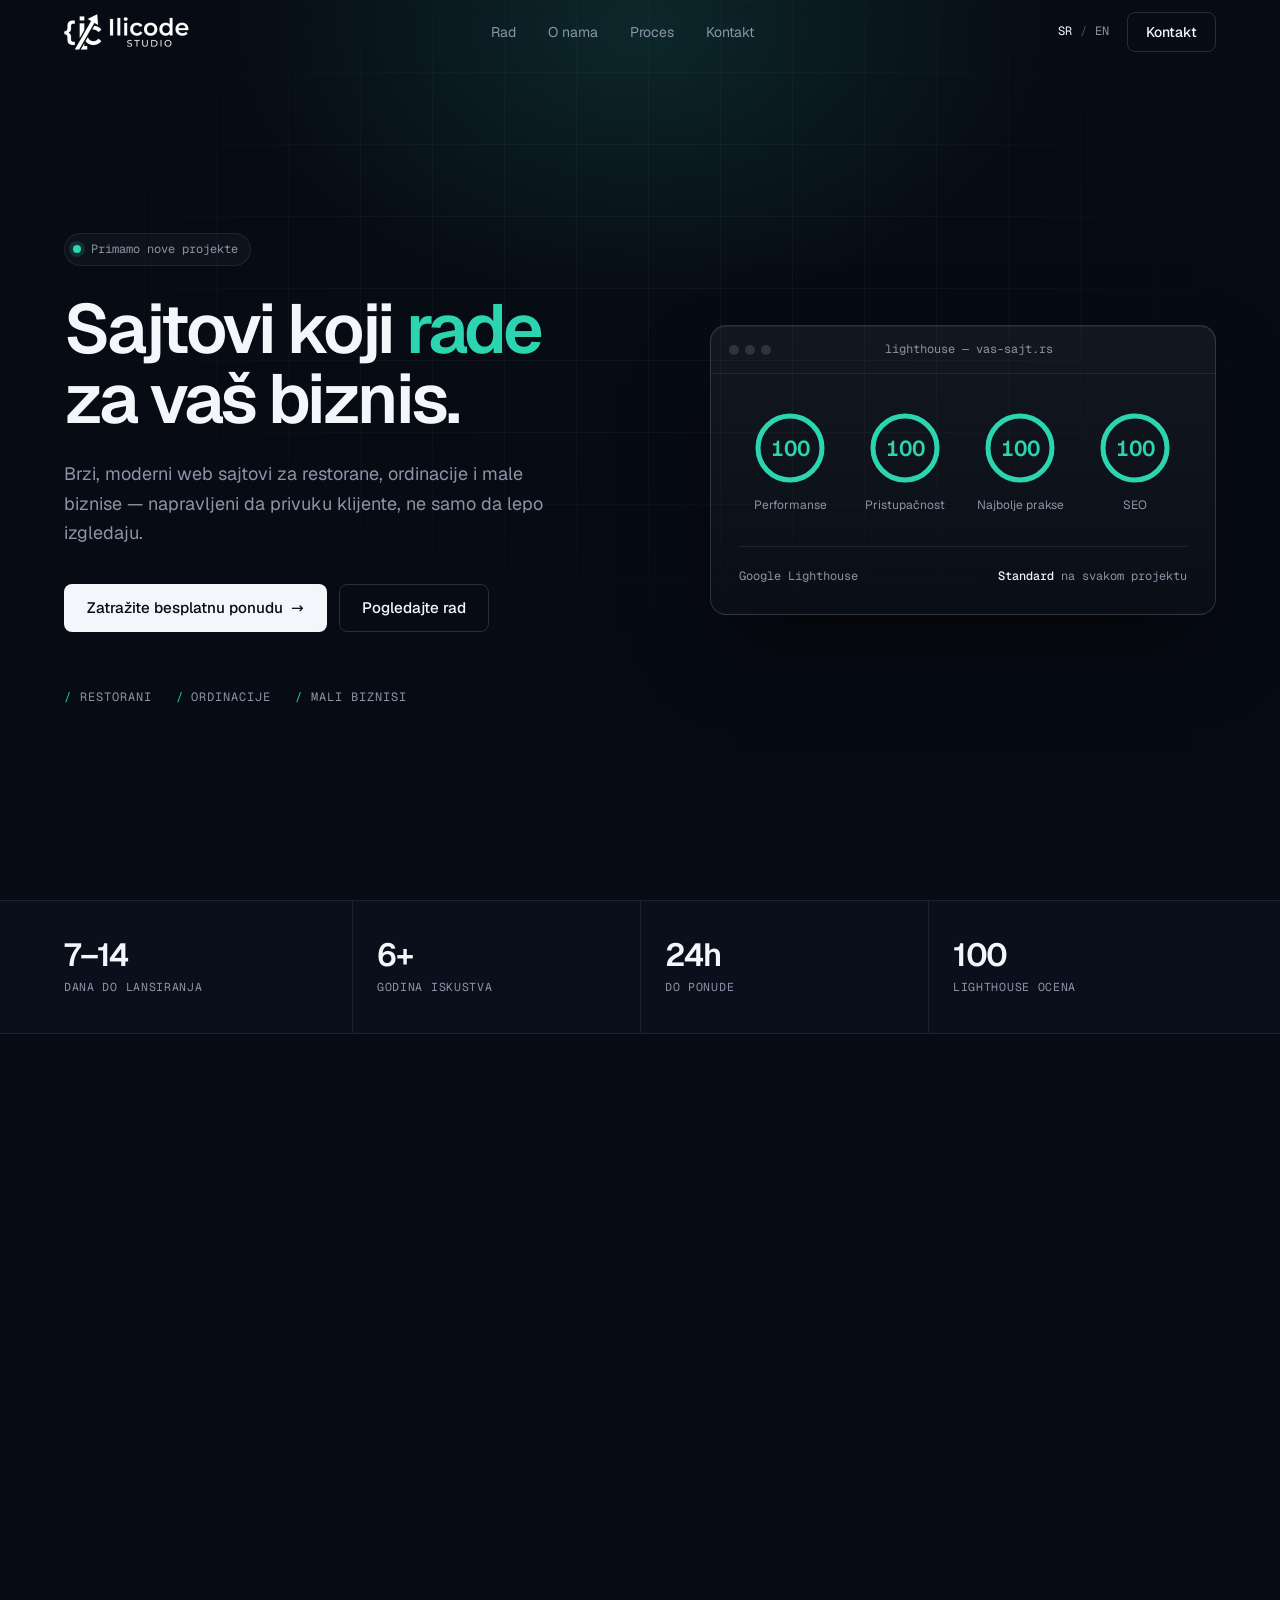
==== commit f7c33c3c: "text update" ====
--- a/index.html
+++ b/index.html
@@ -1,8 +1,11 @@
 <!doctype html>
-<html lang="sr" dir="ltr" class="lang-sr">
+<html lang="sr-Latn" dir="ltr">
   <head>
     <meta charset="UTF-8" />
     <meta name="viewport" content="width=device-width, initial-scale=1.0" />
+    <script>
+      document.documentElement.classList.add("js");
+    </script>
 
     <!-- SEO -->
     <title>
@@ -11,11 +14,7 @@
     </title>
     <meta
       name="description"
-      content="Ilicode Studio izrađuje brze, moderne web sajtove za restorane, ordinacije i male biznise u Srbiji. Lighthouse 100/100. Besplatne konsultacije."
-    />
-    <meta
-      name="keywords"
-      content="izrada web sajta, web dizajn Beograd, web sajt za restoran, web sajt za ordinaciju, mali biznis web sajt, web agencija Srbija"
+      content="Ilicode Studio izrađuje brze, moderne web sajtove za restorane, ordinacije i male biznise u Srbiji. Lighthouse 100/100. Besplatna ponuda za 24h."
     />
     <meta name="author" content="Ilicode Studio" />
     <meta
@@ -23,6 +22,9 @@
       content="index, follow, max-snippet:-1, max-image-preview:large"
     />
     <link rel="canonical" href="https://ilicode.rs/" />
+    <link rel="alternate" hreflang="sr" href="https://ilicode.rs/" />
+    <link rel="alternate" hreflang="en" href="https://ilicode.rs/en/" />
+    <link rel="alternate" hreflang="x-default" href="https://ilicode.rs/" />
 
     <!-- Open Graph -->
     <meta property="og:type" content="website" />
@@ -33,12 +35,14 @@
     />
     <meta
       property="og:description"
-      content="Brzi, moderni web sajtovi za restorane, ordinacije i male biznise. Lighthouse 100/100. Besplatne konsultacije."
+      content="Brzi, moderni web sajtovi za restorane, ordinacije i male biznise. Lighthouse 100/100. Besplatna ponuda za 24h."
     />
     <meta
       property="og:image"
       content="https://ilicode.rs/assets/og-image.png"
     />
+    <meta property="og:image:width" content="1200" />
+    <meta property="og:image:height" content="630" />
     <meta property="og:locale" content="sr_RS" />
     <meta property="og:locale:alternate" content="en_US" />
 
@@ -50,7 +54,7 @@
     />
     <meta
       name="twitter:description"
-      content="Brzi, moderni web sajtovi. Lighthouse 100/100. Besplatne konsultacije."
+      content="Brzi, moderni web sajtovi. Lighthouse 100/100. Besplatna ponuda za 24h."
     />
     <meta
       name="twitter:image"
@@ -85,7 +89,7 @@
                 "name": "Koliko košta izrada web sajta?",
                 "acceptedAnswer": {
                   "@type": "Answer",
-                  "text": "Cena zavisi od složenosti projekta i funkcionalnosti. Kontaktirajte nas za besplatnu procenu."
+                  "text": "Cena zavisi od toga šta vam je potrebno — broja stranica i funkcija poput rezervacija, online menija ili više jezika. Pošaljite nam kratak opis i u roku od 24h dobijate besplatnu ponudu prilagođenu vašem projektu."
                 }
               },
               {
@@ -101,7 +105,7 @@
                 "name": "Da li nudite održavanje sajta?",
                 "acceptedAnswer": {
                   "@type": "Answer",
-                  "text": "Da, nudimo mesečno održavanje i izmene od 20€ mesečno."
+                  "text": "Da, nudimo mesečno održavanje: izmene sadržaja, praćenje performansi i tehničku podršku. Uslove dobijate zajedno sa ponudom."
                 }
               }
             ]
@@ -110,473 +114,428 @@
       }
     </script>
 
-    <!-- Fonts -->
-    <link rel="preconnect" href="https://fonts.googleapis.com" />
-    <link rel="preconnect" href="https://fonts.gstatic.com" crossorigin />
+    <!-- Fonts (self-hosted) -->
     <link
-      href="https://fonts.googleapis.com/css2?family=Outfit:wght@300;400;500;600;700;800&family=DM+Sans:opsz,wght@9..40,300;9..40,400;9..40,500&display=swap"
-      rel="stylesheet"
+      rel="preload"
+      href="assets/fonts/geist-latin.woff2"
+      as="font"
+      type="font/woff2"
+      crossorigin
+    />
+    <link
+      rel="preload"
+      href="assets/fonts/geist-latin-ext.woff2"
+      as="font"
+      type="font/woff2"
+      crossorigin
     />
 
     <!-- Styles -->
-    <link rel="stylesheet" href="css/style.css" />
+    <link rel="stylesheet" href="css/style.min.css" />
 
     <!-- Favicon -->
-    <link rel="icon" href="assets/favicon.ico" />
-    <meta name="theme-color" content="#19B99A" />
+    <link rel="icon" href="assets/favicon.ico" sizes="any" />
+    <link
+      rel="icon"
+      type="image/png"
+      sizes="32x32"
+      href="assets/favicon-32x32.png"
+    />
+    <link rel="apple-touch-icon" href="assets/apple-touch-icon.png" />
+    <link rel="manifest" href="assets/site.webmanifest" />
+    <meta name="theme-color" content="#070b14" />
   </head>
 
-  <body class="lang-sr">
+  <body>
     <header>
-      <nav class="nav" id="navbar">
-        <div class="nav-inner">
-          <a href="/" aria-label="Ilicode Studio">
+      <nav class="nav" id="navbar" aria-label="Glavna navigacija">
+        <div class="wrap nav-inner">
+          <a href="./" aria-label="Ilicode Studio — početna">
             <img
               class="nav-logo"
-              src="assets/logo.png"
+              src="assets/ilicode-logo-horizontal-250.webp"
+              srcset="
+                assets/ilicode-logo-horizontal-250.webp 250w,
+                assets/ilicode-logo-horizontal-375.webp 375w
+              "
+              sizes="125px"
               alt="Ilicode Studio"
-              width="160"
-              height="50"
-              loading="eager"
+              width="125"
+              height="36"
+              fetchpriority="high"
               decoding="async"
             />
           </a>
+          <ul class="nav-links" id="nav-links">
+            <li><a href="#rad">Rad</a></li>
+            <li><a href="#o-nama">O nama</a></li>
+            <li><a href="#proces">Proces</a></li>
+            <li><a href="#kontakt">Kontakt</a></li>
+          </ul>
           <div class="nav-right">
-            <ul class="nav-links">
-              <li>
-                <a href="#rad" class="nav-link"
-                  ><span lang-sr>Rad</span><span lang-en>Work</span></a
-                >
-              </li>
-              <li>
-                <a href="#o-nama" class="nav-link"
-                  ><span lang-sr>O Nama</span><span lang-en>About</span></a
-                >
-              </li>
-              <li>
-                <a href="#proces" class="nav-link"
-                  ><span lang-sr>Proces</span><span lang-en>Process</span></a
-                >
-              </li>
-              <li>
-                <a href="#kontakt" class="nav-link"
-                  ><span lang-sr>Kontakt</span><span lang-en>Contact</span></a
-                >
-              </li>
-            </ul>
-            <!-- Language Toggle -->
-            <div class="lang-toggle" role="group" aria-label="Jezik / Language">
-              <button
-                class="lang-btn active"
-                id="btn-sr"
-                onclick="setLang('sr')"
-                aria-pressed="true"
+            <div class="lang" role="group" aria-label="Jezik / Language">
+              <a href="./" hreflang="sr" lang="sr-Latn" aria-current="page"
+                >SR</a
               >
-                SR
-              </button>
-              <button
-                class="lang-btn"
-                id="btn-en"
-                onclick="setLang('en')"
-                aria-pressed="false"
-              >
-                EN
-              </button>
+              <span class="lang-sep" aria-hidden="true">/</span>
+              <a href="en/" hreflang="en" lang="en">EN</a>
             </div>
-            <a href="#kontakt" class="btn btn-teal btn-sm">
-              <span lang-sr>Kontakt</span><span lang-en>Contact</span>
-            </a>
+            <a href="#kontakt" class="btn btn-ghost nav-cta">Kontakt</a>
+            <button
+              class="nav-toggle"
+              id="nav-toggle"
+              type="button"
+              aria-controls="nav-links"
+              aria-expanded="false"
+              aria-label="Meni"
+            >
+              <span></span><span></span>
+            </button>
           </div>
         </div>
       </nav>
     </header>
 
     <main>
+      <!-- ── HERO ── -->
       <section class="hero" aria-labelledby="hero-title">
-        <div class="hero-grid" aria-hidden="true"></div>
-        <div class="hero-blob hero-blob-1" aria-hidden="true"></div>
-        <div class="hero-blob hero-blob-2" aria-hidden="true"></div>
-        <div class="hero-blob hero-blob-3" aria-hidden="true"></div>
-
-        <div class="hero-inner">
-          <div class="hero-badge fade d1">
-            <span class="hero-badge-dot"></span>
-            <span lang-sr>Otvoreni za Nove Projekte</span>
-            <span lang-en>Open for New Projects</span>
-          </div>
-
-          <h1 id="hero-title" class="hero-title fade d2">
-            <span lang-sr
-              >Web Sajtovi koji<br /><span class="hero-grad"
-                >Rade za Vaš Biznis</span
-              ></span
-            >
-            <span lang-en
-              >Websites that<br /><span class="hero-grad"
-                >Work for Your Business</span
-              ></span
-            >
-          </h1>
-
-          <p class="hero-sub fade d3">
-            <span lang-sr
-              >Brza, moderna web rešenja za restorane, ordinacije i male biznise
-              — izgrađena da privuku klijente i ostave utisak.</span
-            >
-            <span lang-en
-              >Fast, modern web solutions for restaurants, clinics and small
-              businesses — built to attract clients and make an
-              impression.</span
-            >
-          </p>
-
-          <div class="hero-cta fade d4">
-            <a href="#kontakt" class="btn btn-teal">
-              <svg
-                width="16"
-                height="16"
-                fill="none"
-                viewBox="0 0 24 24"
-                stroke="currentColor"
-                stroke-width="2.2"
-                aria-hidden="true"
+        <div class="wrap hero-inner">
+          <div>
+            <p class="kicker rise">
+              <span class="kicker-dot" aria-hidden="true"></span>Primamo nove
+              projekte
+            </p>
+            <h1 id="hero-title" class="hero-title rise r2">
+              Sajtovi koji <span class="accent">rade</span> <br />za vaš biznis.
+            </h1>
+            <p class="hero-sub rise r3">
+              Brzi, moderni web sajtovi za restorane, ordinacije i male biznise
+              — napravljeni da privuku klijente, ne samo da lepo izgledaju.
+            </p>
+            <div class="hero-cta rise r4">
+              <a href="#kontakt" class="btn btn-primary btn-lg"
+                >Zatražite besplatnu ponudu <span class="arrow">→</span></a
               >
-                <path
-                  stroke-linecap="round"
-                  stroke-linejoin="round"
-                  d="M8 12h.01M12 12h.01M16 12h.01M21 12c0 4.418-4.03 8-9 8a9.863 9.863 0 01-4.255-.949L3 20l1.395-3.72C3.512 15.042 3 13.574 3 12c0-4.418 4.03-8 9-8s9 3.582 9 8z"
-                />
-              </svg>
-              <span lang-sr>Besplatne Konsultacije</span>
-              <span lang-en>Free Consultation</span>
-            </a>
-            <a href="#rad" class="btn btn-outline">
-              <span lang-sr>Pogledajte Rad</span>
-              <span lang-en>See Our Work</span>
-            </a>
-          </div>
-
-          <div class="hero-trust fade d5">
-            <span class="hero-trust-label">
-              <span lang-sr>Radimo sa</span><span lang-en>We work with</span>
-            </span>
-            <span class="hero-trust-dot"></span>
-            <span
-              >🍽️ <span lang-sr>Restorani</span
-              ><span lang-en>Restaurants</span></span
-            >
-            <span class="hero-trust-dot"></span>
-            <span
-              >🏥 <span lang-sr>Ordinacije</span
-              ><span lang-en>Clinics</span></span
-            >
-            <span class="hero-trust-dot"></span>
-            <span
-              >🏢 <span lang-sr>Mali Biznisi</span
-              ><span lang-en>Small Business</span></span
-            >
+              <a href="#rad" class="btn btn-ghost btn-lg">Pogledajte rad</a>
+            </div>
+            <ul class="segments rise r5" aria-label="Radimo sa">
+              <li>Restorani</li>
+              <li>Ordinacije</li>
+              <li>Mali biznisi</li>
+            </ul>
+          </div>
+
+          <div
+            class="panel rise r3"
+            role="img"
+            aria-label="Google Lighthouse: 100 za performanse, pristupačnost, najbolje prakse i SEO"
+          >
+            <div class="panel-bar" aria-hidden="true">
+              <div class="dots"><i></i><i></i><i></i></div>
+              <span class="panel-url">lighthouse — vas-sajt.rs</span>
+            </div>
+            <div class="panel-body" aria-hidden="true">
+              <div class="gauges">
+                <div class="gauge-item">
+                  <div class="gauge">
+                    <svg viewBox="0 0 76 76">
+                      <circle class="track" cx="38" cy="38" r="32" />
+                      <circle class="fill" cx="38" cy="38" r="32" />
+                    </svg>
+                    <span class="gauge-num" data-count="100">100</span>
+                  </div>
+                  <p class="gauge-label">Performanse</p>
+                </div>
+                <div class="gauge-item">
+                  <div class="gauge">
+                    <svg viewBox="0 0 76 76">
+                      <circle class="track" cx="38" cy="38" r="32" />
+                      <circle class="fill" cx="38" cy="38" r="32" />
+                    </svg>
+                    <span class="gauge-num" data-count="100">100</span>
+                  </div>
+                  <p class="gauge-label">Pristupačnost</p>
+                </div>
+                <div class="gauge-item">
+                  <div class="gauge">
+                    <svg viewBox="0 0 76 76">
+                      <circle class="track" cx="38" cy="38" r="32" />
+                      <circle class="fill" cx="38" cy="38" r="32" />
+                    </svg>
+                    <span class="gauge-num" data-count="100">100</span>
+                  </div>
+                  <p class="gauge-label">Najbolje prakse</p>
+                </div>
+                <div class="gauge-item">
+                  <div class="gauge">
+                    <svg viewBox="0 0 76 76">
+                      <circle class="track" cx="38" cy="38" r="32" />
+                      <circle class="fill" cx="38" cy="38" r="32" />
+                    </svg>
+                    <span class="gauge-num" data-count="100">100</span>
+                  </div>
+                  <p class="gauge-label">SEO</p>
+                </div>
+              </div>
+              <div class="panel-foot">
+                <span>Google Lighthouse</span>
+                <span><b>Standard</b> na svakom projektu</span>
+              </div>
+            </div>
           </div>
         </div>
       </section>
 
+      <!-- ── STATS ── -->
       <div class="stats">
-        <div class="stats-inner">
-          <div>
+        <div class="wrap stats-inner">
+          <div class="stat">
+            <span class="stat-num">7–14</span>
+            <p class="stat-label">Dana do lansiranja</p>
+          </div>
+          <div class="stat">
+            <span class="stat-num">6+</span>
+            <p class="stat-label">Godina iskustva</p>
+          </div>
+          <div class="stat">
+            <span class="stat-num">24h</span>
+            <p class="stat-label">Do ponude</p>
+          </div>
+          <div class="stat">
             <span class="stat-num">100</span>
-            <p class="stat-label">Lighthouse Performance</p>
-          </div>
-          <div>
-            <span class="stat-num">7–14</span>
-            <p class="stat-label">
-              <span lang-sr>Dana do Lansiranja</span
-              ><span lang-en>Days to Launch</span>
-            </p>
-          </div>
-          <div>
-            <span class="stat-num">6+</span>
-            <p class="stat-label">
-              <span lang-sr>Godina Iskustva</span
-              ><span lang-en>Years of Experience</span>
-            </p>
+            <p class="stat-label">Lighthouse ocena</p>
           </div>
         </div>
       </div>
 
+      <!-- ── RAD ── -->
       <section id="rad" class="section" aria-labelledby="rad-title">
         <div class="wrap">
-          <header class="section-head">
-            <p class="eyebrow">
-              <span lang-sr>Naš Rad</span><span lang-en>Our Work</span>
-            </p>
+          <header class="section-head reveal">
+            <p class="eyebrow"><span>01</span> Naš rad</p>
             <h2 id="rad-title" class="section-title">
-              <span lang-sr>Projekti koji Govore za Sebe</span>
-              <span lang-en>Projects that Speak for Themselves</span>
+              Projekti koji govore za sebe
             </h2>
             <p class="section-sub">
-              <span lang-sr
-                >Svaki sajt je optimizovan za brzinu, SEO i konverzije — ne samo
-                dizajn.</span
-              >
-              <span lang-en
-                >Every website is optimized for speed, SEO and conversions — not
-                just design.</span
-              >
+              Svaki sajt je optimizovan za brzinu, SEO i konverzije — ne samo
+              dizajn.
             </p>
           </header>
 
-          <div class="portfolio-grid">
+          <div class="work-grid">
             <!-- Bellavista -->
-            <article class="card">
+            <article class="card reveal">
               <!-- PRODUKCIJA: Zameniti mock sa pravim screenshot-om:
-             <img src="assets/bellavista.webp" alt="Restoran Bellavista website" loading="lazy" width="600" height="224"> -->
-              <div class="mock" aria-hidden="true">
-                <div class="mock-bar">
-                  <span class="dot-red"></span><span class="dot-yel"></span
-                  ><span class="dot-grn"></span>
-                  <span class="mock-url">bellavista.rs</span>
-                </div>
-                <div class="mock-body">
-                  <div class="mi-grid-2">
-                    <div class="mi-full">
-                      <div>
-                        <div class="mi-title"></div>
-                        <div class="mi-sub"></div>
-                        <div class="mi-btn"></div>
+              <img src="assets/bellavista.webp" alt="Restoran Bellavista website" loading="lazy" width="600" height="280"> -->
+              <div class="card-media" aria-hidden="true">
+                <div class="mock">
+                  <div class="mock-bar">
+                    <div class="dots"><i></i><i></i><i></i></div>
+                    <span class="mock-url">bellavista.rs</span>
+                  </div>
+                  <div class="mock-body">
+                    <div class="mi-hero">
+                      <div class="mi-title"></div>
+                      <div class="mi-sub"></div>
+                      <div class="mi-btn"></div>
+                    </div>
+                    <div class="mi-grid-2">
+                      <div class="mi-box">
+                        <div class="mi-img"></div>
+                        <div class="mi-bar" style="width: 68%"></div>
+                        <div class="mi-bar mi-bar-sm"></div>
+                      </div>
+                      <div class="mi-box">
+                        <div class="mi-img"></div>
+                        <div class="mi-bar" style="width: 60%"></div>
+                        <div class="mi-bar mi-bar-sm"></div>
                       </div>
                     </div>
-                    <div class="mi-mini">
-                      <div class="mi-img"></div>
-                      <div class="mi-bar" style="width: 68%"></div>
-                      <div class="mi-bar mi-bar-sm"></div>
-                    </div>
-                    <div class="mi-mini">
-                      <div class="mi-img"></div>
-                      <div class="mi-bar" style="width: 60%"></div>
-                      <div class="mi-bar mi-bar-sm"></div>
-                    </div>
                   </div>
                 </div>
-                <span class="perf perf-teal">100 PERF</span>
               </div>
               <div class="card-info">
                 <div class="card-row">
                   <h3 class="card-title">Restoran Bellavista</h3>
-                  <span class="tag tag-teal"
-                    ><span lang-sr>Restoran</span
-                    ><span lang-en>Restaurant</span></span
-                  >
+                  <span class="tag tag-soon">Uskoro online</span>
                 </div>
                 <p class="card-desc">
-                  <span lang-sr
-                    >Online meni, galerija i rezervacioni sistem. Lighthouse
-                    100/100 — gosti brže pronalaze sto.</span
-                  >
-                  <span lang-en
-                    >Online menu, gallery and reservation system. Lighthouse
-                    100/100 — guests find their table faster.</span
-                  >
+                  Online meni, galerija i rezervacioni sistem. Lighthouse
+                  100/100 — gosti brže pronalaze sto.
                 </p>
+                <div class="tags">
+                  <span class="tag">Restoran</span>
+                  <span class="tag">Rezervacije</span>
+                  <span class="tag">Online meni</span>
+                </div>
                 <!-- PRODUKCIJA: Dodati link ka sajtu -->
-                <!-- <a href="https://bellavista.rs" target="_blank" rel="noopener" class="btn btn-outline btn-sm">Poseti sajt →</a> -->
               </div>
             </article>
 
-            <article class="card">
-              <div class="mock mock-clinic" aria-hidden="true">
-                <div class="mock-bar">
-                  <span class="dot-red"></span><span class="dot-yel"></span
-                  ><span class="dot-grn"></span>
-                  <span class="mock-url">fizio-detora.rs</span>
-                </div>
-                <div class="mock-body">
-                  <div class="mi-nav">
-                    <div class="mi-logo-f"></div>
-                    <div class="mi-nav-r">
-                      <div class="mi-nl"></div>
-                      <div class="mi-nl"></div>
-                      <div class="mi-nb"></div>
+            <!-- Fizio-Detora -->
+            <article class="card reveal">
+              <div class="card-media" aria-hidden="true">
+                <div class="mock">
+                  <div class="mock-bar">
+                    <div class="dots"><i></i><i></i><i></i></div>
+                    <span class="mock-url">fizio-detora.rs</span>
+                  </div>
+                  <div class="mock-body">
+                    <div class="mi-nav">
+                      <div class="mi-logo"></div>
+                      <div class="mi-nav-r">
+                        <div class="mi-nl"></div>
+                        <div class="mi-nl"></div>
+                        <div class="mi-nb"></div>
+                      </div>
+                    </div>
+                    <div class="mi-grid-3">
+                      <div class="mi-box">
+                        <div class="mi-ico"></div>
+                        <div class="mi-bar" style="width: 65%"></div>
+                        <div class="mi-bar mi-bar-sm"></div>
+                      </div>
+                      <div class="mi-box">
+                        <div class="mi-ico"></div>
+                        <div class="mi-bar" style="width: 58%"></div>
+                        <div class="mi-bar mi-bar-sm"></div>
+                      </div>
+                      <div class="mi-box">
+                        <div class="mi-ico"></div>
+                        <div class="mi-bar" style="width: 70%"></div>
+                        <div class="mi-bar mi-bar-sm"></div>
+                      </div>
+                    </div>
+                    <div class="mi-hero">
+                      <div class="mi-title"></div>
+                      <div class="mi-sub"></div>
                     </div>
                   </div>
-                  <div class="mi-srv-g3">
-                    <div class="mi-srv mi-srv-t">
-                      <div class="mi-ico mi-ico-t"></div>
-                      <div class="mi-bar" style="width: 65%"></div>
-                      <div class="mi-bar mi-bar-sm"></div>
-                    </div>
-                    <div class="mi-srv mi-srv-n">
-                      <div class="mi-ico mi-ico-n"></div>
-                      <div class="mi-bar" style="width: 58%"></div>
-                      <div class="mi-bar mi-bar-sm"></div>
-                    </div>
-                    <div class="mi-srv mi-srv-g">
-                      <div class="mi-ico mi-ico-g"></div>
-                      <div class="mi-bar" style="width: 70%"></div>
-                      <div class="mi-bar mi-bar-sm"></div>
-                    </div>
-                  </div>
-                  <div class="mi-strip">
-                    <div class="mi-strip-l">
-                      <div class="mi-sl1"></div>
-                      <div class="mi-sl2"></div>
-                    </div>
-                    <div class="mi-sb"></div>
-                  </div>
-                </div>
-                <span class="perf perf-navy">100 PERF</span>
+                </div>
               </div>
               <div class="card-info">
                 <div class="card-row">
                   <h3 class="card-title">Fizio-Detora</h3>
-                  <span class="tag tag-navy"
-                    ><span lang-sr>Ordinacija</span
-                    ><span lang-en>Clinic</span></span
-                  >
+                  <span class="tag tag-soon">Uskoro online</span>
                 </div>
                 <p class="card-desc">
-                  <span lang-sr
-                    >Online zakazivanje, prezentacija usluga i lokalni SEO —
-                    više pacijenata iz Google-a.</span
-                  >
-                  <span lang-en
-                    >Online scheduling, service presentation and local SEO —
-                    more patients from Google.</span
-                  >
+                  Online zakazivanje, prezentacija usluga i lokalni SEO — više
+                  pacijenata iz Google-a.
                 </p>
+                <div class="tags">
+                  <span class="tag">Ordinacija</span>
+                  <span class="tag">Zakazivanje</span>
+                  <span class="tag">Lokalni SEO</span>
+                </div>
               </div>
             </article>
           </div>
         </div>
       </section>
 
+      <!-- ── O NAMA ── -->
       <section
         id="o-nama"
-        class="section section-teal"
+        class="section section-alt"
         aria-labelledby="onama-title"
       >
-        <div class="wrap">
-          <div class="about-grid">
-            <div class="about-logo-wrap">
-              <div class="about-logo-bg"></div>
-              <div class="about-logo-glow"></div>
-              <img
-                class="about-logo-img"
-                src="assets/logo.png"
-                alt="Ilicode Studio"
-                width="420"
-                height="230"
-                loading="lazy"
-                decoding="async"
-              />
-            </div>
-
-            <div>
-              <p class="eyebrow">
-                <span lang-sr>O Nama</span><span lang-en>About Us</span>
-              </p>
-              <h2 id="onama-title" class="section-title">
-                <span lang-sr>Gradimo Web Prisustvo koje Donosi Rezultate</span>
-                <span lang-en>We Build Web Presence that Delivers Results</span>
-              </h2>
-              <p class="section-sub" style="margin-bottom: 0">
-                <span lang-sr
-                  >Sa više od 6 godina iskustva u web razvoju, fokusirani smo na
-                  jedno — sajtove koji rade. Svaki projekat je jedinstven:
-                  prilagođen vašem biznisu, publici i ciljevima. Bez šablona,
-                  bez kompromisa na kvalitetu.</span
-                >
-                <span lang-en
-                  >With over 6 years of web development experience, we focus on
-                  one thing — websites that work. Every project is unique:
-                  tailored to your business, audience and goals. No templates,
-                  no compromise on quality.</span
-                >
-              </p>
-
-              <div class="about-features">
-                <div class="about-feat">
-                  <div class="about-feat-ico">
-                    <svg
-                      viewBox="0 0 24 24"
-                      stroke-width="2"
-                      stroke-linecap="round"
-                      stroke-linejoin="round"
-                      aria-hidden="true"
-                    >
-                      <path d="M13 10V3L4 14h7v7l9-11h-7z" />
-                    </svg>
-                  </div>
-                  <div>
-                    <p class="about-feat-title">
-                      <span lang-sr>Ekstremna Brzina</span
-                      ><span lang-en>Extreme Speed</span>
-                    </p>
-                    <p class="about-feat-desc">
-                      <span lang-sr
-                        >Lighthouse 100/100 na svakom projektu. Brži sajt znači
-                        bolje rangiranje i više konverzija.</span
-                      ><span lang-en
-                        >Lighthouse 100/100 on every project. A faster site
-                        means better rankings and more conversions.</span
-                      >
-                    </p>
-                  </div>
-                </div>
-                <div class="about-feat">
-                  <div class="about-feat-ico">
-                    <svg
-                      viewBox="0 0 24 24"
-                      stroke-width="2"
-                      stroke-linecap="round"
-                      stroke-linejoin="round"
-                      aria-hidden="true"
-                    >
-                      <path d="M12 22s8-4 8-10V5l-8-3-8 3v7c0 6 8 10 8 10z" />
-                    </svg>
-                  </div>
-                  <div>
-                    <p class="about-feat-title">
-                      <span lang-sr>SEO od Prvog Dana</span
-                      ><span lang-en>SEO from Day One</span>
-                    </p>
-                    <p class="about-feat-desc">
-                      <span lang-sr
-                        >Semantički HTML, strukturirani podaci i lokalni SEO —
-                        Google vas pronalazi pre konkurencije.</span
-                      ><span lang-en
-                        >Semantic HTML, structured data and local SEO — Google
-                        finds you before your competition.</span
-                      >
-                    </p>
-                  </div>
-                </div>
-                <div class="about-feat">
-                  <div class="about-feat-ico">
-                    <svg
-                      viewBox="0 0 24 24"
-                      stroke-width="2"
-                      stroke-linecap="round"
-                      stroke-linejoin="round"
-                      aria-hidden="true"
-                    >
-                      <rect x="2" y="3" width="20" height="14" rx="2" />
-                      <path d="M8 21h8M12 17v4" />
-                    </svg>
-                  </div>
-                  <div>
-                    <p class="about-feat-title">
-                      <span lang-sr>Dizajn za Svaki Biznis</span
-                      ><span lang-en>Design for Every Business</span>
-                    </p>
-                    <p class="about-feat-desc">
-                      <span lang-sr
-                        >Svaki sajt je projektovan od nule — prema vašem brendu,
-                        tonu i ciljanoj publici.</span
-                      ><span lang-en
-                        >Every site is designed from scratch — according to your
-                        brand, tone and target audience.</span
-                      >
-                    </p>
-                  </div>
+        <div class="wrap about-grid">
+          <div class="about-visual reveal">
+            <span class="about-corner about-corner-tl" aria-hidden="true"
+              >&lt;ilicode&gt;</span
+            >
+            <img
+              class="about-logo"
+              src="assets/ilicode-logo-vertical-360.webp"
+              srcset="
+                assets/ilicode-logo-vertical-360.webp 360w,
+                assets/ilicode-logo-vertical.webp     464w
+              "
+              sizes="(max-width: 900px) 180px, 240px"
+              alt="Ilicode Studio"
+              width="240"
+              height="251"
+              loading="lazy"
+              decoding="async"
+            />
+            <span class="about-corner about-corner-br" aria-hidden="true"
+              >&lt;/studio&gt;</span
+            >
+          </div>
+
+          <div class="reveal">
+            <p class="eyebrow"><span>02</span> O nama</p>
+            <h2 id="onama-title" class="section-title">
+              Gradimo web prisustvo koje donosi rezultate
+            </h2>
+            <p class="section-sub">
+              Sa više od 6 godina iskustva u web razvoju, fokusirani smo na
+              jedno — sajtove koji rade. Svaki projekat je jedinstven:
+              prilagođen vašem biznisu, publici i ciljevima. Bez šablona, bez
+              kompromisa na kvalitetu.
+            </p>
+
+            <div class="features">
+              <div class="feature">
+                <div class="feature-ico">
+                  <svg
+                    viewBox="0 0 24 24"
+                    stroke-width="1.8"
+                    stroke-linecap="round"
+                    stroke-linejoin="round"
+                    aria-hidden="true"
+                  >
+                    <path d="M13 10V3L4 14h7v7l9-11h-7z" />
+                  </svg>
+                </div>
+                <div>
+                  <h3 class="feature-title">Ekstremna brzina</h3>
+                  <p class="feature-desc">
+                    Lighthouse 100/100 na svakom projektu. Brži sajt znači bolje
+                    rangiranje i više konverzija.
+                  </p>
+                </div>
+              </div>
+              <div class="feature">
+                <div class="feature-ico">
+                  <svg
+                    viewBox="0 0 24 24"
+                    stroke-width="1.8"
+                    stroke-linecap="round"
+                    stroke-linejoin="round"
+                    aria-hidden="true"
+                  >
+                    <circle cx="11" cy="11" r="7" />
+                    <path d="m20 20-3.5-3.5" />
+                  </svg>
+                </div>
+                <div>
+                  <h3 class="feature-title">SEO od prvog dana</h3>
+                  <p class="feature-desc">
+                    Semantički HTML, strukturirani podaci i lokalni SEO — Google
+                    vas pronalazi pre konkurencije.
+                  </p>
+                </div>
+              </div>
+              <div class="feature">
+                <div class="feature-ico">
+                  <svg
+                    viewBox="0 0 24 24"
+                    stroke-width="1.8"
+                    stroke-linecap="round"
+                    stroke-linejoin="round"
+                    aria-hidden="true"
+                  >
+                    <rect x="2" y="3" width="20" height="14" rx="2" />
+                    <path d="M8 21h8M12 17v4" />
+                  </svg>
+                </div>
+                <div>
+                  <h3 class="feature-title">Dizajn za svaki biznis</h3>
+                  <p class="feature-desc">
+                    Svaki sajt je projektovan od nule — prema vašem brendu, tonu
+                    i ciljanoj publici.
+                  </p>
                 </div>
               </div>
             </div>
@@ -584,478 +543,329 @@
         </div>
       </section>
 
-      <section
-        id="proces"
-        class="section section-white"
-        aria-labelledby="proces-title"
-      >
+      <!-- ── PROCES ── -->
+      <section id="proces" class="section" aria-labelledby="proces-title">
         <div class="wrap">
-          <header class="section-head">
-            <p class="eyebrow">
-              <span lang-sr>Naš Proces</span><span lang-en>Our Process</span>
-            </p>
+          <header class="section-head reveal">
+            <p class="eyebrow"><span>03</span> Naš proces</p>
             <h2 id="proces-title" class="section-title">
-              <span lang-sr>Tri Koraka do Vašeg Sajta</span>
-              <span lang-en>Three Steps to Your Website</span>
+              Tri koraka do vašeg sajta
             </h2>
             <p class="section-sub">
-              <span lang-sr
-                >Jasno, transparentno, bez iznenađenja — od ideje do live
-                sajta.</span
-              >
-              <span lang-en
-                >Clear, transparent, no surprises — from idea to live
-                website.</span
-              >
+              Jasno, transparentno, bez iznenađenja — od ideje do live sajta.
             </p>
           </header>
 
-          <div class="process-grid">
-            <div class="process-card">
+          <ol class="steps">
+            <li class="step reveal">
               <div class="step-head">
-                <div class="step-num">01</div>
-                <span class="step-label"
-                  ><span lang-sr>Plan</span><span lang-en>Plan</span></span
-                >
-              </div>
-              <h3 class="step-title">
-                <span lang-sr>Razgovaramo o Ciljevima</span
-                ><span lang-en>We Discuss Your Goals</span>
-              </h3>
+                <span class="step-num">01</span><span>Plan</span>
+              </div>
+              <h3 class="step-title">Razgovaramo o ciljevima</h3>
               <p class="step-desc">
-                <span lang-sr
-                  >Besplatna konsultacija — saznajemo šta vaš biznis treba, ko
-                  su vaši klijenti i šta želite da sajt postigne.</span
-                ><span lang-en
-                  >Free consultation — we learn what your business needs, who
-                  your clients are and what you want the site to achieve.</span
-                >
+                Besplatna konsultacija — saznajemo šta vaš biznis treba, ko su
+                vaši klijenti i šta želite da sajt postigne.
               </p>
-              <div class="badge-row">
-                <span class="badge"
-                  >🎯 <span lang-sr>Ciljevi</span
-                  ><span lang-en>Goals</span></span
-                >
-                <span class="badge"
-                  >📋 <span lang-sr>Struktura</span
-                  ><span lang-en>Structure</span></span
-                >
-                <span class="badge"
-                  >⏱️ <span lang-sr>Rok</span
-                  ><span lang-en>Deadline</span></span
-                >
-              </div>
-            </div>
-
-            <div class="process-card process-card-accent">
+              <div class="chips">
+                <span class="chip">Ciljevi</span>
+                <span class="chip">Struktura</span>
+                <span class="chip">Rok</span>
+              </div>
+            </li>
+            <li class="step reveal">
               <div class="step-head">
-                <div class="step-num step-num-a">02</div>
-                <span class="step-label">Develop</span>
-              </div>
-              <h3 class="step-title">
-                <span lang-sr>Gradimo Vaš Sajt</span
-                ><span lang-en>We Build Your Site</span>
-              </h3>
+                <span class="step-num">02</span><span>Razvoj</span>
+              </div>
+              <h3 class="step-title">Gradimo vaš sajt</h3>
               <p class="step-desc">
-                <span lang-sr
-                  >Čisti kod, moderan dizajn prilagođen vašem biznisu — brzo,
-                  sigurno, optimizovano za sve uređaje.</span
-                ><span lang-en
-                  >Clean code, modern design tailored to your business — fast,
-                  secure, optimized for all devices.</span
-                >
+                Čisti kod, moderan dizajn prilagođen vašem biznisu — brzo,
+                sigurno, optimizovano za sve uređaje.
               </p>
-              <div class="badge-row">
-                <span class="badge"
-                  >⚡ <span lang-sr>Brzina</span
-                  ><span lang-en>Speed</span></span
-                >
-                <span class="badge">📱 Mobile-first</span>
-                <span class="badge">🔒 SEO</span>
-              </div>
-            </div>
-
-            <div class="process-card">
+              <div class="chips">
+                <span class="chip">Brzina</span>
+                <span class="chip">Mobile-first</span>
+                <span class="chip">SEO</span>
+              </div>
+            </li>
+            <li class="step reveal">
               <div class="step-head">
-                <div class="step-num">03</div>
-                <span class="step-label"
-                  ><span lang-sr>Lansiranje i Podrška</span
-                  ><span lang-en>Launch & Support</span></span
-                >
-              </div>
-              <h3 class="step-title">
-                <span lang-sr>Lansiramo i Ostajemo tu</span
-                ><span lang-en>We Launch and Stay</span>
-              </h3>
+                <span class="step-num">03</span
+                ><span>Lansiranje i podrška</span>
+              </div>
+              <h3 class="step-title">Lansiramo i ostajemo tu</h3>
               <p class="step-desc">
-                <span lang-sr
-                  >Postavljamo sajt, podešavamo domenu i nudimo mesečno
-                  održavanje — svaka izmena ili ažuriranje na vreme.</span
-                ><span lang-en
-                  >We deploy the site, configure the domain and offer monthly
-                  maintenance — every change or update on time.</span
-                >
+                Postavljamo sajt, podešavamo domen i nudimo mesečno održavanje —
+                svaka izmena ili ažuriranje na vreme.
               </p>
-              <div class="badge-row">
-                <span class="badge"
-                  >🚀 <span lang-sr>Deploy</span
-                  ><span lang-en>Deploy</span></span
-                >
-                <span class="badge"
-                  >🔄 <span lang-sr>Održavanje</span
-                  ><span lang-en>Maintenance</span></span
-                >
-                <span class="badge"
-                  >📞 <span lang-sr>Podrška</span
-                  ><span lang-en>Support</span></span
-                >
-              </div>
-            </div>
-          </div>
+              <div class="chips">
+                <span class="chip">Deploy</span>
+                <span class="chip">Održavanje</span>
+                <span class="chip">Podrška</span>
+              </div>
+            </li>
+          </ol>
         </div>
       </section>
 
-      <section class="section" aria-labelledby="faq-title">
+      <!-- ── FAQ ── -->
+      <section class="section section-alt" aria-labelledby="faq-title">
         <div class="wrap-sm">
-          <header class="section-head">
-            <p class="eyebrow">
-              <span lang-sr>Česta Pitanja</span><span lang-en>FAQ</span>
-            </p>
+          <header class="section-head reveal">
+            <p class="eyebrow"><span>04</span> Česta pitanja</p>
             <h2 id="faq-title" class="section-title">
-              <span lang-sr>Sve što Želite da Znate</span>
-              <span lang-en>Everything You Want to Know</span>
+              Sve što želite da znate
             </h2>
           </header>
 
-          <details>
-            <summary>
-              <span lang-sr>Koliko košta izrada web sajta?</span
-              ><span lang-en>How much does a website cost?</span
-              ><i class="faq-ico"></i>
-            </summary>
-            <p class="faq-answer">
-              <span lang-sr
-                >Cena zavisi od složenosti projekta, broja sekcija i
-                funkcionalnosti. Kontaktirajte nas za besplatnu procenu — svaki
-                projekat je jedinstven i nudimo rešenja prilagođena vašem
-                budžetu.</span
-              ><span lang-en
-                >The price depends on project complexity, number of sections and
-                features. Contact us for a free estimate — every project is
-                unique and we offer solutions tailored to your budget.</span
-              >
-            </p>
-          </details>
-
-          <details>
-            <summary>
-              <span lang-sr>Koliko dugo traje izrada?</span
-              ><span lang-en>How long does development take?</span
-              ><i class="faq-ico"></i>
-            </summary>
-            <p class="faq-answer">
-              <span lang-sr
-                >Standardni sajt isporučujemo za <strong>7–14 dana</strong> od
+          <div class="faq reveal">
+            <details>
+              <summary>
+                Koliko košta izrada web sajta?<i
+                  class="faq-ico"
+                  aria-hidden="true"
+                ></i>
+              </summary>
+              <p class="faq-answer">
+                Svaki sajt je drugačiji, pa i cena zavisi od toga šta vam je
+                potrebno — broja stranica i funkcija poput rezervacija, online
+                menija ili više jezika. Pošaljite nam kratak opis i u roku od
+                <strong>24h</strong> dobijate ponudu prilagođenu vašem projektu,
+                besplatno i bez obaveze.
+              </p>
+            </details>
+            <details>
+              <summary>
+                Koliko dugo traje izrada?<i
+                  class="faq-ico"
+                  aria-hidden="true"
+                ></i>
+              </summary>
+              <p class="faq-answer">
+                Standardni sajt isporučujemo za <strong>7–14 dana</strong> od
                 odobrenja dizajna. Kompleksniji projekti mogu trajati do 4
                 nedelje. Brzina delimično zavisi od vaše dostupnosti za feedback
-                i materijale.</span
-              ><span lang-en
-                >We deliver a standard site in <strong>7–14 days</strong> from
-                design approval. More complex projects may take up to 4 weeks.
-                Speed partly depends on your availability for feedback and
-                materials.</span
-              >
-            </p>
-          </details>
-
-          <details>
-            <summary>
-              <span lang-sr>Da li nudite održavanje sajta?</span
-              ><span lang-en>Do you offer website maintenance?</span
-              ><i class="faq-ico"></i>
-            </summary>
-            <p class="faq-answer">
-              <span lang-sr
-                >Da — nudimo mesečno održavanje i izmene za
-                <strong>20€/mesec</strong>. Uključuje redovne izmene sadržaja,
-                praćenje performansi i tehničku podršku. Bez iznenađenja, bez
-                skrivenih troškova.</span
-              ><span lang-en
-                >Yes — we offer monthly maintenance and updates for
-                <strong>€20/month</strong>. Includes regular content updates,
-                performance monitoring and technical support. No surprises, no
-                hidden costs.</span
-              >
-            </p>
-          </details>
-
-          <details>
-            <summary>
-              <span lang-sr>Koliko košta Lighthouse 100/100?</span
-              ><span lang-en>What does Lighthouse 100/100 mean for me?</span
-              ><i class="faq-ico"></i>
-            </summary>
-            <p class="faq-answer">
-              <span lang-sr
-                >Lighthouse 100/100 znači da je vaš sajt maksimalno brz,
+                i materijale.
+              </p>
+            </details>
+            <details>
+              <summary>
+                Da li nudite održavanje sajta?<i
+                  class="faq-ico"
+                  aria-hidden="true"
+                ></i>
+              </summary>
+              <p class="faq-answer">
+                Da — nudimo mesečno održavanje koje uključuje redovne izmene
+                sadržaja, praćenje performansi i tehničku podršku. Uslove
+                održavanja dobijate zajedno sa ponudom, jasno i bez skrivenih
+                troškova.
+              </p>
+            </details>
+            <details>
+              <summary>
+                Šta za mene znači Lighthouse 100/100?<i
+                  class="faq-ico"
+                  aria-hidden="true"
+                ></i>
+              </summary>
+              <p class="faq-answer">
+                Lighthouse 100/100 znači da je vaš sajt maksimalno brz,
                 pristupačan i SEO-optimizovan prema Google standardima.
                 Rezultat: bolje rangiranje u pretrazi, manje napuštanja sajta i
-                više konverzija.</span
-              ><span lang-en
-                >Lighthouse 100/100 means your site is maximally fast,
-                accessible and SEO-optimized according to Google's standards.
-                Result: better search rankings, less bounce rate and more
-                conversions.</span
-              >
-            </p>
-          </details>
-
-          <details>
-            <summary>
-              <span lang-sr>Da li radite i van Srbije?</span
-              ><span lang-en>Do you work outside Serbia?</span
-              ><i class="faq-ico"></i>
-            </summary>
-            <p class="faq-answer">
-              <span lang-sr
-                >Apsolutno. Ceo proces je remote — video konsultacije, online
+                više konverzija.
+              </p>
+            </details>
+            <details>
+              <summary>
+                Da li radite i van Srbije?<i
+                  class="faq-ico"
+                  aria-hidden="true"
+                ></i>
+              </summary>
+              <p class="faq-answer">
+                Apsolutno. Ceo proces je remote — video konsultacije, online
                 deliverables, plaćanje transferom ili PayPal-om. Radimo sa
-                klijentima iz celog regiona.</span
-              ><span lang-en
-                >Absolutely. The whole process is remote — video consultations,
-                online deliverables, payment by transfer or PayPal. We work with
-                clients across the region.</span
-              >
-            </p>
-          </details>
+                klijentima iz celog regiona.
+              </p>
+            </details>
+          </div>
         </div>
       </section>
 
+      <!-- ── KONTAKT ── -->
       <section
         id="kontakt"
-        class="section section-navy"
+        class="section contact"
         aria-labelledby="kontakt-title"
       >
-        <div class="wrap">
-          <div class="contact-grid">
-            <div>
-              <p class="eyebrow eyebrow-light">
-                <span lang-sr>Kontakt</span><span lang-en>Contact</span>
-              </p>
-              <h2 id="kontakt-title" class="contact-title">
-                <span lang-sr>Izgradimo Vaš Sajt Zajedno.</span>
-                <span lang-en>Let's Build Your Site Together.</span>
-              </h2>
-              <p class="contact-sub">
-                <span lang-sr
-                  >Pišite ili pozovite — odgovaramo u roku od jednog radnog
-                  dana. Prva konsultacija je uvek
-                  <span class="contact-acc">besplatna.</span></span
+        <div class="wrap contact-grid">
+          <div class="reveal">
+            <p class="eyebrow"><span>05</span> Kontakt</p>
+            <h2 id="kontakt-title" class="contact-title">
+              Izgradimo vaš sajt <span class="accent">zajedno.</span>
+            </h2>
+            <p class="contact-sub">
+              Opišite nam ukratko šta vam treba — u roku od 24h dobijate ponudu
+              prilagođenu vašem projektu.
+              <strong>Besplatno i bez obaveze.</strong>
+            </p>
+
+            <ul class="clinks" aria-label="Kontakt opcije">
+              <li>
+                <a
+                  href="https://wa.me/381603139966?text=Zdravo%2C%20zainteresovan%20sam%20za%20izradu%20web%20sajta."
+                  class="clink"
+                  target="_blank"
+                  rel="noopener noreferrer"
                 >
-                <span lang-en
-                  >Write or call — we respond within one business day. The first
-                  consultation is always
-                  <span class="contact-acc">free.</span></span
-                >
-              </p>
-
-              <ul class="clink-list" aria-label="Kontakt opcije">
-                <li>
-                  <a
-                    href="https://wa.me/381603139966?text=Zdravo%2C%20zainteresovan%20sam%20za%20izradu%20web%20sajta."
-                    class="clink"
-                    target="_blank"
-                    rel="noopener noreferrer"
-                  >
-                    <div class="clink-ico">
-                      <svg viewBox="0 0 24 24" aria-hidden="true">
-                        <path
-                          d="M17.472 14.382c-.297-.149-1.758-.867-2.03-.967-.273-.099-.471-.148-.67.15-.197.297-.767.966-.94 1.164-.173.199-.347.223-.644.075-.297-.15-1.255-.463-2.39-1.475-.883-.788-1.48-1.761-1.653-2.059-.173-.297-.018-.458.13-.606.134-.133.298-.347.446-.52.149-.174.198-.298.298-.497.099-.198.05-.371-.025-.52-.075-.149-.669-1.612-.916-2.207-.242-.579-.487-.5-.669-.51-.173-.008-.371-.01-.57-.01-.198 0-.52.074-.792.372-.272.297-1.04 1.016-1.04 2.479 0 1.462 1.065 2.875 1.213 3.074.149.198 2.096 3.2 5.077 4.487.709.306 1.262.489 1.694.625.712.227 1.36.195 1.871.118.571-.085 1.758-.719 2.006-1.413.248-.694.248-1.289.173-1.413-.074-.124-.272-.198-.57-.347m-5.421 7.403h-.004a9.87 9.87 0 01-5.031-1.378l-.361-.214-3.741.982.998-3.648-.235-.374a9.86 9.86 0 01-1.51-5.26c.001-5.45 4.436-9.884 9.888-9.884 2.64 0 5.122 1.03 6.988 2.898a9.825 9.825 0 012.893 6.994c-.003 5.45-4.437 9.884-9.885 9.884m8.413-18.297A11.815 11.815 0 0012.05 0C5.495 0 .16 5.335.157 11.892c0 2.096.547 4.142 1.588 5.945L.057 24l6.305-1.654a11.882 11.882 0 005.683 1.448h.005c6.554 0 11.89-5.335 11.893-11.893a11.821 11.821 0 00-3.48-8.413z"
-                        />
-                      </svg>
-                    </div>
-                    <div>
-                      <p class="clink-lbl">WhatsApp</p>
-                      <span class="clink-val">+381 60 313 9966</span>
-                    </div>
-                  </a>
-                </li>
-                <li>
-                  <a href="viber://chat?number=%2B381603139966" class="clink">
-                    <div class="clink-ico">
-                      <svg viewBox="0 0 24 24" aria-hidden="true">
-                        <path
-                          d="M11.398.002C9.473.028 5.331.344 3.014 2.467 1.133 4.35.489 7.103.416 10.188c-.073 3.084-.16 8.863 5.422 10.45h.005l-.004 2.399s-.038.981.609 1.179c.795.243 1.261-.51 2.021-1.329.418-.45.994-1.112 1.429-1.614 3.938.331 6.963-.426 7.308-.537.795-.258 5.294-.833 6.032-6.788.76-6.132-.37-10.002-2.993-11.74l-.001-.002c-.764-.516-3.003-1.228-8.846-1.204zm.053 1.8c5.137-.022 7.098.605 7.72 1.024h.001c2.15 1.433 3.058 4.803 2.39 10.092-.626 5.073-4.261 5.416-4.92 5.624-.29.094-3.041.775-6.485.556 0 0-2.573 3.1-3.373 3.903-.128.13-.275.182-.375.158-.145-.034-.184-.202-.182-.446l.024-3.854s-.001-.015-.004-.024c-4.697-1.303-4.619-6.202-4.558-8.89.063-2.689.586-5.01 2.147-6.562C5.34 2.1 8.889 1.82 11.451 1.802zm.04 2.988c-.229 0-.456.186-.456.431 0 .244.227.431.456.431 2.766 0 5.016 2.25 5.016 5.016 0 .229.188.447.432.447.244 0 .44-.218.44-.447 0-3.244-2.645-5.878-5.888-5.878zM8.896 5.833a1.22 1.22 0 00-.309.043C7.83 6.11 6.491 6.87 6.162 7.755c-.33.886-.171 1.974.408 3.314.578 1.34 1.47 2.597 2.589 3.648 1.119 1.051 2.457 1.877 3.847 2.384 1.39.508 2.51.593 3.408.234.899-.359 1.559-1.622 1.822-2.386.088-.256.069-.544-.044-.747-.437-.795-1.69-1.545-2.068-1.722-.379-.177-.73-.028-.938.235l-.554.743c-.232.31-.637.272-.637.272s-2.264-.651-3.351-3.13c0 0-.19-.368.1-.666l.693-.729c.233-.245.282-.61.116-.97-.381-.835-1.048-2.034-1.699-2.228-.11-.033-.226-.146-.359-.159zm2.624.998c-.229 0-.442.199-.442.428 0 .229.213.424.442.424 1.541 0 2.794 1.252 2.794 2.794 0 .228.197.425.426.425.229 0 .426-.197.426-.425 0-2.012-1.635-3.646-3.646-3.646zm.029 1.81c-.222 0-.437.213-.437.435 0 .222.215.413.437.413.538 0 .976.438.976.976 0 .218.192.423.414.423.222 0 .413-.205.413-.423 0-1.002-.8-1.824-1.803-1.824z"
-                        />
-                      </svg>
-                    </div>
-                    <div>
-                      <p class="clink-lbl">Viber</p>
-                      <span class="clink-val">+381 60 313 9966</span>
-                    </div>
-                  </a>
-                </li>
-                <li>
-                  <a href="mailto:kontakt@ilicode.rs" class="clink">
-                    <div class="clink-ico">
-                      <svg viewBox="0 0 24 24" aria-hidden="true">
-                        <path
-                          d="M20 4H4c-1.1 0-2 .9-2 2v12c0 1.1.9 2 2 2h16c1.1 0 2-.9 2-2V6c0-1.1-.9-2-2-2zm0 4l-8 5-8-5V6l8 5 8-5v2z"
-                        />
-                      </svg>
-                    </div>
-                    <div>
-                      <p class="clink-lbl">Email</p>
-                      <span class="clink-val">kontakt@ilicode.rs</span>
-                    </div>
-                  </a>
-                </li>
-              </ul>
-            </div>
-
-            <div class="form-card">
-              <h3 class="form-title">
-                <span lang-sr>Pošaljite Upit</span
-                ><span lang-en>Send an Inquiry</span>
-              </h3>
-              <form
-                action="https://formspree.io/f/YOUR_ID"
-                method="POST"
-                accept-charset="UTF-8"
-              >
+                  <span class="clink-ico">
+                    <svg viewBox="0 0 24 24" aria-hidden="true">
+                      <path
+                        d="M17.472 14.382c-.297-.149-1.758-.867-2.03-.967-.273-.099-.471-.148-.67.15-.197.297-.767.966-.94 1.164-.173.199-.347.223-.644.075-.297-.15-1.255-.463-2.39-1.475-.883-.788-1.48-1.761-1.653-2.059-.173-.297-.018-.458.13-.606.134-.133.298-.347.446-.52.149-.174.198-.298.298-.497.099-.198.05-.371-.025-.52-.075-.149-.669-1.612-.916-2.207-.242-.579-.487-.5-.669-.51-.173-.008-.371-.01-.57-.01-.198 0-.52.074-.792.372-.272.297-1.04 1.016-1.04 2.479 0 1.462 1.065 2.875 1.213 3.074.149.198 2.096 3.2 5.077 4.487.709.306 1.262.489 1.694.625.712.227 1.36.195 1.871.118.571-.085 1.758-.719 2.006-1.413.248-.694.248-1.289.173-1.413-.074-.124-.272-.198-.57-.347m-5.421 7.403h-.004a9.87 9.87 0 01-5.031-1.378l-.361-.214-3.741.982.998-3.648-.235-.374a9.86 9.86 0 01-1.51-5.26c.001-5.45 4.436-9.884 9.888-9.884 2.64 0 5.122 1.03 6.988 2.898a9.825 9.825 0 012.893 6.994c-.003 5.45-4.437 9.884-9.885 9.884m8.413-18.297A11.815 11.815 0 0012.05 0C5.495 0 .16 5.335.157 11.892c0 2.096.547 4.142 1.588 5.945L.057 24l6.305-1.654a11.882 11.882 0 005.683 1.448h.005c6.554 0 11.89-5.335 11.893-11.893a11.821 11.821 0 00-3.48-8.413z"
+                      />
+                    </svg>
+                  </span>
+                  <span>
+                    <span class="clink-lbl">WhatsApp</span><br />
+                    <span class="clink-val">+381 60 313 9966</span>
+                  </span>
+                  <span class="clink-arrow" aria-hidden="true">→</span>
+                </a>
+              </li>
+              <li>
+                <a href="viber://chat?number=%2B381603139966" class="clink">
+                  <span class="clink-ico">
+                    <svg viewBox="0 0 24 24" aria-hidden="true">
+                      <path
+                        d="M11.398.002C9.473.028 5.331.344 3.014 2.467 1.133 4.35.489 7.103.416 10.188c-.073 3.084-.16 8.863 5.422 10.45h.005l-.004 2.399s-.038.981.609 1.179c.795.243 1.261-.51 2.021-1.329.418-.45.994-1.112 1.429-1.614 3.938.331 6.963-.426 7.308-.537.795-.258 5.294-.833 6.032-6.788.76-6.132-.37-10.002-2.993-11.74l-.001-.002c-.764-.516-3.003-1.228-8.846-1.204zm.053 1.8c5.137-.022 7.098.605 7.72 1.024h.001c2.15 1.433 3.058 4.803 2.39 10.092-.626 5.073-4.261 5.416-4.92 5.624-.29.094-3.041.775-6.485.556 0 0-2.573 3.1-3.373 3.903-.128.13-.275.182-.375.158-.145-.034-.184-.202-.182-.446l.024-3.854s-.001-.015-.004-.024c-4.697-1.303-4.619-6.202-4.558-8.89.063-2.689.586-5.01 2.147-6.562C5.34 2.1 8.889 1.82 11.451 1.802zm.04 2.988c-.229 0-.456.186-.456.431 0 .244.227.431.456.431 2.766 0 5.016 2.25 5.016 5.016 0 .229.188.447.432.447.244 0 .44-.218.44-.447 0-3.244-2.645-5.878-5.888-5.878zM8.896 5.833a1.22 1.22 0 00-.309.043C7.83 6.11 6.491 6.87 6.162 7.755c-.33.886-.171 1.974.408 3.314.578 1.34 1.47 2.597 2.589 3.648 1.119 1.051 2.457 1.877 3.847 2.384 1.39.508 2.51.593 3.408.234.899-.359 1.559-1.622 1.822-2.386.088-.256.069-.544-.044-.747-.437-.795-1.69-1.545-2.068-1.722-.379-.177-.73-.028-.938.235l-.554.743c-.232.31-.637.272-.637.272s-2.264-.651-3.351-3.13c0 0-.19-.368.1-.666l.693-.729c.233-.245.282-.61.116-.97-.381-.835-1.048-2.034-1.699-2.228-.11-.033-.226-.146-.359-.159zm2.624.998c-.229 0-.442.199-.442.428 0 .229.213.424.442.424 1.541 0 2.794 1.252 2.794 2.794 0 .228.197.425.426.425.229 0 .426-.197.426-.425 0-2.012-1.635-3.646-3.646-3.646zm.029 1.81c-.222 0-.437.213-.437.435 0 .222.215.413.437.413.538 0 .976.438.976.976 0 .218.192.423.414.423.222 0 .413-.205.413-.423 0-1.002-.8-1.824-1.803-1.824z"
+                      />
+                    </svg>
+                  </span>
+                  <span>
+                    <span class="clink-lbl">Viber</span><br />
+                    <span class="clink-val">+381 60 313 9966</span>
+                  </span>
+                  <span class="clink-arrow" aria-hidden="true">→</span>
+                </a>
+              </li>
+              <li>
+                <a href="mailto:kontakt@ilicode.rs" class="clink">
+                  <span class="clink-ico">
+                    <svg viewBox="0 0 24 24" aria-hidden="true">
+                      <path
+                        d="M20 4H4c-1.1 0-2 .9-2 2v12c0 1.1.9 2 2 2h16c1.1 0 2-.9 2-2V6c0-1.1-.9-2-2-2zm0 4l-8 5-8-5V6l8 5 8-5v2z"
+                      />
+                    </svg>
+                  </span>
+                  <span>
+                    <span class="clink-lbl">Email</span><br />
+                    <span class="clink-val">kontakt@ilicode.rs</span>
+                  </span>
+                  <span class="clink-arrow" aria-hidden="true">→</span>
+                </a>
+              </li>
+            </ul>
+          </div>
+
+          <div class="form-card reveal">
+            <h3 class="form-title">Pošaljite upit</h3>
+            <form
+              action="https://formspree.io/f/YOUR_ID"
+              method="POST"
+              accept-charset="UTF-8"
+            >
+              <input
+                type="text"
+                name="_gotcha"
+                style="display: none"
+                tabindex="-1"
+                autocomplete="off"
+              />
+              <input
+                type="hidden"
+                name="_next"
+                value="https://ilicode.rs/hvala"
+              />
+
+              <div class="fgrp">
+                <label for="name" class="flabel">Vaše ime</label>
                 <input
                   type="text"
-                  name="_gotcha"
-                  style="display: none"
-                  tabindex="-1"
-                  autocomplete="off"
+                  id="name"
+                  name="name"
+                  class="finput"
+                  placeholder="Marko Marković"
+                  required
+                  autocomplete="name"
                 />
+              </div>
+              <div class="fgrp">
+                <label for="email" class="flabel">Email</label>
                 <input
-                  type="hidden"
-                  name="_next"
-                  value="https://ilicode.rs/hvala"
+                  type="email"
+                  id="email"
+                  name="email"
+                  class="finput"
+                  placeholder="marko@firma.rs"
+                  required
+                  autocomplete="email"
                 />
-
-                <div class="fgrp">
-                  <label for="name" class="flabel"
-                    ><span lang-sr>Vaše Ime</span
-                    ><span lang-en>Your Name</span></label
-                  >
-                  <input
-                    type="text"
-                    id="name"
-                    name="name"
-                    class="finput"
-                    placeholder="Marko Marković"
-                    required
-                    autocomplete="name"
-                  />
-                </div>
-                <div class="fgrp">
-                  <label for="email" class="flabel">Email</label>
-                  <input
-                    type="email"
-                    id="email"
-                    name="email"
-                    class="finput"
-                    placeholder="marko@firma.rs"
-                    required
-                    autocomplete="email"
-                  />
-                </div>
-                <div class="fgrp">
-                  <label for="biznis" class="flabel"
-                    ><span lang-sr>Tip Biznisa</span
-                    ><span lang-en>Business Type</span></label
-                  >
-                  <input
-                    type="text"
-                    id="biznis"
-                    name="biznis"
-                    class="finput"
-                    placeholder-sr="Restoran, Ordinacija, Salon..."
-                    placeholder-en="Restaurant, Clinic, Salon..."
-                  />
-                </div>
-                <div class="fgrp" style="margin-bottom: 24px">
-                  <label for="msg" class="flabel"
-                    ><span lang-sr>Poruka</span
-                    ><span lang-en>Message</span></label
-                  >
-                  <textarea
-                    id="msg"
-                    name="message"
-                    class="finput"
-                    rows="4"
-                    required
-                    placeholder-sr="Opišite šta vam treba..."
-                    placeholder-en="Describe what you need..."
-                  ></textarea>
-                </div>
-                <button type="submit" class="btn btn-teal btn-full">
-                  <svg
-                    width="16"
-                    height="16"
-                    fill="none"
-                    viewBox="0 0 24 24"
-                    stroke="currentColor"
-                    stroke-width="2.2"
-                    aria-hidden="true"
-                  >
-                    <path
-                      stroke-linecap="round"
-                      stroke-linejoin="round"
-                      d="M12 19l9 2-9-18-9 18 9-2zm0 0v-8"
-                    />
-                  </svg>
-                  <span lang-sr>Pošaljite Poruku</span
-                  ><span lang-en>Send Message</span>
-                </button>
-                <p class="form-note">
-                  <span lang-sr>Odgovaramo unutar 24h radnim danom.</span
-                  ><span lang-en>We respond within 24h on business days.</span>
-                </p>
-              </form>
-            </div>
+              </div>
+              <div class="fgrp">
+                <label for="biznis" class="flabel">Tip biznisa</label>
+                <input
+                  type="text"
+                  id="biznis"
+                  name="biznis"
+                  class="finput"
+                  placeholder="Restoran, Ordinacija, Salon..."
+                />
+              </div>
+              <div class="fgrp fgrp-last">
+                <label for="msg" class="flabel">Poruka</label>
+                <textarea
+                  id="msg"
+                  name="message"
+                  class="finput"
+                  rows="4"
+                  required
+                  placeholder="Opišite šta vam treba..."
+                ></textarea>
+              </div>
+              <button type="submit" class="btn btn-primary btn-lg btn-full">
+                Pošaljite poruku <span class="arrow">→</span>
+              </button>
+              <p class="form-note">Odgovaramo unutar 24h radnim danom.</p>
+            </form>
           </div>
         </div>
       </section>
     </main>
 
     <footer class="footer">
-      <div class="footer-inner">
+      <div class="wrap footer-inner">
         <img
           class="footer-logo"
-          src="assets/logo.png"
+          src="assets/ilicode-logo-horizontal-250.webp"
+          srcset="
+            assets/ilicode-logo-horizontal-250.webp 250w,
+            assets/ilicode-logo-horizontal-375.webp 375w
+          "
+          sizes="97px"
           alt="Ilicode Studio"
-          width="120"
-          height="40"
+          width="97"
+          height="28"
           loading="lazy"
           decoding="async"
         />
         <p class="footer-copy">
-          © 2025 Ilicode Studio. <span lang-sr>Sva prava zadržana.</span
-          ><span lang-en>All rights reserved.</span>
-          <span class="divider"></span>
-          <span>Built for extreme speed.</span>
+          © <span id="year">2026</span> Ilicode Studio. Sva prava zadržana.
         </p>
         <nav aria-label="Footer navigacija">
           <ul class="footer-links">
-            <li>
-              <a href="#rad" class="footer-link"
-                ><span lang-sr>Rad</span><span lang-en>Work</span></a
-              >
-            </li>
-            <li>
-              <a href="#o-nama" class="footer-link"
-                ><span lang-sr>O Nama</span><span lang-en>About</span></a
-              >
-            </li>
-            <li>
-              <a href="#kontakt" class="footer-link"
-                ><span lang-sr>Kontakt</span><span lang-en>Contact</span></a
-              >
-            </li>
+            <li><a href="#rad">Rad</a></li>
+            <li><a href="#o-nama">O nama</a></li>
+            <li><a href="#kontakt">Kontakt</a></li>
           </ul>
         </nav>
       </div>
--- a/css/style.min.css
+++ b/css/style.min.css
@@ -0,0 +1 @@
+@keyframes popupIn{to{transform:translate(-50%,-50%) scale(1)}}@keyframes rise{to{opacity:1;transform:none}}@keyframes gaugeFill{to{stroke-dashoffset:0}}@font-face{font-family:"Geist";font-style:normal;font-weight:400 600;font-display:swap;src:url(../assets/fonts/geist-latin-ext.woff2)format("woff2");unicode-range:U+0100-02BA,U+02BD-02C5,U+02C7-02CC,U+02CE-02D7,U+02DD-02FF,U+0304,U+0308,U+0329,U+1D00-1DBF,U+1E00-1E9F,U+1EF2-1EFF,U+2020,U+20A0-20AB,U+20AD-20C0,U+2113,U+2C60-2C7F,U+A720-A7FF}@font-face{font-family:"Geist";font-style:normal;font-weight:400 600;font-display:swap;src:url(../assets/fonts/geist-latin.woff2)format("woff2");unicode-range:U+0000-00FF,U+0131,U+0152-0153,U+02BB-02BC,U+02C6,U+02DA,U+02DC,U+0304,U+0308,U+0329,U+2000-206F,U+20AC,U+2122,U+2191,U+2193,U+2212,U+2215,U+FEFF,U+FFFD}@font-face{font-family:"Geist Mono";font-style:normal;font-weight:400 500;font-display:swap;src:url(../assets/fonts/geist-mono-latin-ext.woff2)format("woff2");unicode-range:U+0100-02BA,U+02BD-02C5,U+02C7-02CC,U+02CE-02D7,U+02DD-02FF,U+0304,U+0308,U+0329,U+1D00-1DBF,U+1E00-1E9F,U+1EF2-1EFF,U+2020,U+20A0-20AB,U+20AD-20C0,U+2113,U+2C60-2C7F,U+A720-A7FF}@font-face{font-family:"Geist Mono";font-style:normal;font-weight:400 500;font-display:swap;src:url(../assets/fonts/geist-mono-latin.woff2)format("woff2");unicode-range:U+0000-00FF,U+0131,U+0152-0153,U+02BB-02BC,U+02C6,U+02DA,U+02DC,U+0304,U+0308,U+0329,U+2000-206F,U+20AC,U+2122,U+2191,U+2193,U+2212,U+2215,U+FEFF,U+FFFD}:root{--bg:#070b14;--bg-2:#0a0f1b;--surface:rgba(255, 255, 255, 0.03);--surface-2:rgba(255, 255, 255, 0.05);--line:rgba(255, 255, 255, 0.08);--line-strong:rgba(255, 255, 255, 0.14);--text:#f3f6fb;--text-soft:#c5ccd8;--muted:#8b95a8;--teal:#2dd4b0;--teal-glow:rgba(45, 212, 176, 0.14);--r:8px;--r-lg:16px;--ease:cubic-bezier(0.2, 0.7, 0.2, 1);--mono:"Geist Mono", ui-monospace, monospace}*,::after,::before{box-sizing:border-box;margin:0;padding:0}html{scroll-behavior:smooth;scroll-padding-top:80px}body{font-family:"Geist",system-ui,sans-serif;background:var(--bg);color:var(--text);line-height:1.6;-webkit-font-smoothing:antialiased;-moz-osx-font-smoothing:grayscale}img{display:block;max-width:100%}a,button{color:inherit}a{text-decoration:none}ol,ul{list-style:none}button{font:inherit}h1,h2,h3{font-weight:600;letter-spacing:-.035em;line-height:1.08}::selection{background:var(--teal);color:var(--bg)}:focus-visible{outline:2px solid var(--teal);outline-offset:3px;border-radius:4px}.wrap,.wrap-sm{max-width:1200px;margin:0 auto;padding:0 24px}.wrap-sm{max-width:800px}.btn{display:inline-flex;align-items:center;justify-content:center;gap:8px;height:40px;padding:0 18px;border:1px solid transparent;border-radius:var(--r);font-size:.875rem;font-weight:500;cursor:pointer;transition:background .2s,border-color .2s,color .2s}.btn-primary{background:var(--text);color:var(--bg)}.btn-primary:hover{background:var(--teal)}.btn-ghost{border-color:var(--line-strong)}.btn-ghost:hover{border-color:rgba(255,255,255,.3);background:var(--surface)}.btn-lg{height:48px;padding:0 22px;font-size:.95rem}.btn-full{width:100%}.btn .arrow{transition:transform .2s}.btn:hover .arrow{transform:translateX(3px)}.nav{position:fixed;inset:0 0 auto;z-index:100;border-bottom:1px solid transparent;transition:background .25s,border-color .25s}.nav.open,.nav.scrolled{background:rgba(7,11,20,.78);backdrop-filter:blur(16px);-webkit-backdrop-filter:blur(16px);border-color:var(--line)}.nav-inner{height:64px;display:flex;align-items:center;justify-content:space-between;gap:20px}.nav-logo{height:36px;width:auto}.nav-links{display:flex;gap:32px;font-size:.875rem;color:var(--muted)}.lang a,.nav-links a{transition:color .2s}.footer-links a:hover,.lang a:hover,.lang a[aria-current],.nav-links a:hover{color:var(--text)}.lang,.nav-right{display:flex;align-items:center;gap:16px}.lang{gap:6px;font-family:var(--mono);font-size:.75rem;color:var(--muted)}.lang a{padding:4px 2px}.lang-sep{opacity:.5}.nav-toggle{display:none;width:40px;height:40px;border:1px solid var(--line-strong);border-radius:var(--r);background:0 0;cursor:pointer;flex-direction:column;align-items:center;justify-content:center}.nav-toggle span{display:block;width:16px;height:1.5px;background:var(--text);transition:transform .25s var(--ease)}.nav-toggle span+span{margin-top:5px}.nav.open .nav-toggle span:first-child{transform:translateY(3.25px) rotate(45deg)}.nav.open .nav-toggle span:last-child{transform:translateY(-3.25px) rotate(-45deg)}@media (max-width:900px){.nav-toggle,.nav.open .nav-links{display:flex}.nav-links,.nav-links a{border-bottom:1px solid var(--line)}.nav-links{display:none;position:absolute;top:64px;left:0;right:0;flex-direction:column;gap:0;padding:8px 24px 20px;background:var(--bg);font-size:1rem}.nav-links a{display:block;padding:12px 0}}@media (max-width:420px){.nav-cta{display:none}}.hero,.hero-inner{position:relative;align-items:center}.hero{overflow:hidden;min-height:100vh;display:flex;padding:128px 0 88px}.hero::after,.hero::before{content:"";position:absolute;pointer-events:none}.hero::before{inset:0;background-image:linear-gradient(var(--line) 1px,transparent 1px),linear-gradient(90deg,var(--line) 1px,transparent 1px);background-size:72px 72px;-webkit-mask-image:radial-gradient(ellipse 70% 60%at 50% 30%,#000 20%,transparent 75%);mask-image:radial-gradient(ellipse 70% 60%at 50% 30%,#000 20%,transparent 75%);opacity:.5}.hero::after{top:-30%;left:50%;width:900px;height:600px;transform:translateX(-50%);background:radial-gradient(ellipse,var(--teal-glow),transparent 65%)}.hero-inner{z-index:1;width:100%;display:grid;grid-template-columns:1.15fr 1fr;gap:64px}.kicker{display:inline-flex;align-items:center;gap:10px;padding:6px 12px 6px 8px;border:1px solid var(--line);border-radius:999px;background:var(--surface);font-family:var(--mono);font-size:.75rem;color:var(--muted);margin-bottom:28px}.kicker-dot{width:8px;height:8px;border-radius:50%;background:var(--teal);box-shadow:0 0 0 4px rgba(45,212,176,.15)}.hero-title{font-size:clamp(2.6rem,5.4vw,4.5rem);line-height:1.02;letter-spacing:-.045em;margin-bottom:24px}.accent,.eyebrow span,summary:hover{color:var(--teal)}.hero-sub{font-size:1.125rem;line-height:1.65;color:var(--muted);max-width:480px;margin-bottom:36px}.hero-cta,.segments{display:flex;flex-wrap:wrap}.hero-cta{gap:12px;margin-bottom:56px}.segments{gap:8px 24px;font-family:var(--mono);font-size:.75rem;letter-spacing:.08em;text-transform:uppercase;color:var(--muted)}.segments li::before{content:"/ ";color:var(--teal)}.panel{border:1px solid var(--line-strong);border-radius:var(--r-lg);background:linear-gradient(180deg,rgba(255,255,255,.05),rgba(255,255,255,.015));box-shadow:0 40px 80px -20px rgba(0,0,0,.6),inset 0 1px 0 rgba(255,255,255,.06);overflow:hidden}.panel-bar{display:flex;align-items:center;gap:12px;padding:14px 18px;border-bottom:1px solid var(--line);font-family:var(--mono);font-size:.75rem;color:var(--muted)}.dots{display:flex;gap:6px}.dots i{width:10px;height:10px;border-radius:50%;background:rgba(255,255,255,.12)}.panel-url{flex:1;text-align:center;padding-right:42px}.panel-body{padding:36px 28px 28px}.gauges{display:grid;grid-template-columns:repeat(4,1fr);gap:12px;text-align:center}.gauge{position:relative;contain:layout paint;width:76px;height:76px;margin:0 auto 12px}.gauge svg{width:100%;height:100%;transform:rotate(-90deg)}.gauge circle{fill:none;stroke-width:5}.gauge .track{stroke:rgba(45,212,176,.12)}.gauge .fill{stroke:var(--teal);stroke-linecap:round;stroke-dasharray:201;stroke-dashoffset:0}.gauge-num{position:absolute;inset:0;display:grid;place-items:center;font-size:1.35rem;font-weight:600;color:var(--teal);font-variant-numeric:tabular-nums}.gauge-label,.panel-foot{font-size:.75rem;color:var(--muted)}.gauge-label{line-height:1.3}.panel-foot{display:flex;justify-content:space-between;gap:12px;margin-top:32px;padding-top:20px;border-top:1px solid var(--line);font-family:var(--mono)}.faq-answer strong,.panel-foot b{color:var(--text);font-weight:500}@media (max-width:900px){.hero-inner{grid-template-columns:1fr;gap:48px}}@media (max-width:520px){.hero-title br{display:none}.gauges{grid-template-columns:repeat(2,1fr);row-gap:24px}.panel-foot{flex-direction:column}}.stats{border-top:1px solid var(--line);border-bottom:1px solid var(--line);background:var(--bg-2)}.stats-inner{display:grid;grid-template-columns:repeat(4,1fr)}.stat{padding:36px 24px;border-left:1px solid var(--line)}.stat:first-child{border-left:0;padding-left:0}.stat-num{display:block;font-size:2rem;font-weight:600;letter-spacing:-.04em;line-height:1.1}.stat-label{margin-top:6px;font-family:var(--mono);font-size:.72rem;letter-spacing:.06em;text-transform:uppercase;color:var(--muted)}@media (max-width:760px){.stats-inner{grid-template-columns:1fr 1fr}.stat{padding:28px 0 28px 20px}.stat:nth-child(odd){border-left:0;padding-left:0}.stat:nth-child(n+3){border-top:1px solid var(--line)}}.section{padding:128px 0;content-visibility:auto;contain-intrinsic-size:auto 900px}.cv-off .section{content-visibility:visible}.section-alt{background:var(--bg-2);border-top:1px solid var(--line);border-bottom:1px solid var(--line)}.section-head{max-width:640px;margin-bottom:64px}.eyebrow{display:flex;align-items:center;gap:10px;font-family:var(--mono);font-size:.75rem;letter-spacing:.1em;text-transform:uppercase;color:var(--muted);margin-bottom:20px}.section-title{font-size:clamp(2rem,4vw,3rem);margin-bottom:20px}.section-sub{font-size:1.05rem;line-height:1.7;color:var(--muted);max-width:540px}@media (max-width:768px){.section{padding:88px 0}.section-head{margin-bottom:48px}}.work-grid{display:grid;grid-template-columns:repeat(2,1fr);gap:24px}@media (max-width:860px){.work-grid{grid-template-columns:1fr}}.card{border:1px solid var(--line);border-radius:var(--r-lg);background:var(--surface);overflow:hidden;transition:border-color .3s}.card:hover{border-color:var(--line-strong)}.card-media{position:relative;height:280px;padding:36px 36px 0;background:radial-gradient(ellipse 80% 70%at 50% 110%,var(--teal-glow),transparent 70%),var(--bg-2);border-bottom:1px solid var(--line);overflow:hidden}.mock{height:100%;border:1px solid var(--line-strong);border-bottom:0;border-radius:10px 10px 0 0;background:#0d1322;box-shadow:0-10px 40px -10px rgba(0,0,0,.5);transition:transform .5s var(--ease)}.card:hover .mock{transform:translateY(-6px)}.mock-bar,.mock-url{display:flex;align-items:center}.mock-bar{height:30px;gap:10px;padding:0 12px;border-bottom:1px solid var(--line)}.mock-bar .dots i{width:8px;height:8px}.mock-url{flex:1;height:18px;padding:0 10px;border-radius:4px;background:rgba(255,255,255,.05);font-family:var(--mono);font-size:10px;color:var(--muted)}.mock-body{padding:14px}.mi-hero{border-radius:8px;padding:18px 16px;margin-bottom:10px;background:linear-gradient(135deg,rgba(45,212,176,.16),rgba(255,255,255,.03));border:1px solid var(--line)}.mi-grid-2,.mi-grid-3{display:grid;gap:10px}.mi-grid-2{grid-template-columns:1fr 1fr}.mi-grid-3{grid-template-columns:repeat(3,1fr);margin-bottom:10px}.mi-box{border-radius:7px;padding:10px;background:rgba(255,255,255,.04);border:1px solid var(--line)}.mi-ico,.mi-img{border-radius:5px;margin-bottom:8px}.mi-img{height:38px;background:rgba(255,255,255,.06)}.mi-ico{width:20px;height:20px;background:rgba(45,212,176,.5)}.mi-bar{height:4px;border-radius:3px;margin-bottom:5px;background:rgba(255,255,255,.18)}.mi-bar-sm{width:55%;margin-bottom:0;background:rgba(255,255,255,.1)}.mi-title{width:110px;height:8px;border-radius:4px;margin-bottom:8px;background:rgba(255,255,255,.75)}.mi-sub{width:72px;height:5px;border-radius:4px;margin-bottom:12px;background:rgba(255,255,255,.3)}.mi-btn{width:72px;height:20px;border-radius:5px;background:var(--teal)}.mi-nav{display:flex;justify-content:space-between;align-items:center;margin-bottom:12px}.mi-logo{width:72px;height:7px;border-radius:4px;background:rgba(255,255,255,.45)}.mi-nav-r{display:flex;gap:7px;align-items:center}.mi-nl{width:30px;height:4px;border-radius:3px;background:rgba(255,255,255,.18)}.mi-nb,.tag-soon::before{width:48px;height:18px;border-radius:4px;background:var(--teal)}.card-info{padding:24px 28px 28px}.card-row{display:flex;align-items:center;justify-content:space-between;gap:16px;margin-bottom:10px}.card-title{font-size:1.2rem;letter-spacing:-.02em}.card-desc{font-size:.95rem;line-height:1.7;color:var(--muted)}.tags{display:flex;flex-wrap:wrap;gap:8px;margin-top:20px}.tag,summary{align-items:center}.tag{display:inline-flex;gap:6px;padding:4px 10px;border:1px solid var(--line);border-radius:999px;font-family:var(--mono);font-size:.68rem;letter-spacing:.04em;color:var(--muted);white-space:nowrap}.tag-soon{color:var(--teal);border-color:rgba(45,212,176,.25);background:rgba(45,212,176,.06)}.tag-soon::before{content:"";width:6px;height:6px;border-radius:50%}.about-grid{display:grid;grid-template-columns:1fr 1fr;gap:72px;align-items:center}@media (max-width:900px){.about-grid{grid-template-columns:1fr;gap:48px}}.about-visual{position:relative;display:grid;place-items:center;min-height:440px;padding:48px;border:1px solid var(--line);border-radius:var(--r-lg);background:var(--bg);overflow:hidden}.about-visual::before{content:"";position:absolute;inset:0;background-image:linear-gradient(var(--line) 1px,transparent 1px),linear-gradient(90deg,var(--line) 1px,transparent 1px);background-size:40px 40px;-webkit-mask-image:radial-gradient(circle at 50% 50%,#000,transparent 70%);mask-image:radial-gradient(circle at 50% 50%,#000,transparent 70%);opacity:.6}.about-visual::after,.step::before{content:"";position:absolute;border-radius:50%}.about-visual::after{width:360px;height:360px;background:radial-gradient(circle,var(--teal-glow),transparent 70%)}.about-logo{position:relative;z-index:1;width:240px;height:auto}.about-corner{position:absolute;z-index:1;font-family:var(--mono);font-size:.7rem;color:var(--muted)}.about-corner-tl{top:18px;left:20px}.about-corner-br{bottom:18px;right:20px}@media (max-width:900px){.about-visual{min-height:300px}.about-logo{width:180px}}.features{margin-top:40px;border-top:1px solid var(--line)}.feature{display:grid;grid-template-columns:40px 1fr;gap:18px;padding:22px 0;border-bottom:1px solid var(--line)}.feature-ico{width:40px;height:40px;display:grid;place-items:center;border:1px solid var(--line-strong);border-radius:10px;background:var(--surface)}.feature-ico svg{width:18px;height:18px;fill:none;stroke:var(--teal)}.feature-title{font-weight:600;margin-bottom:4px}.feature-desc{font-size:.92rem;line-height:1.65;color:var(--muted)}.steps{display:grid;grid-template-columns:repeat(3,1fr);border-top:1px solid var(--line-strong)}.step{position:relative;padding:40px 40px 0 0}.step::before{top:-5px;left:0;width:9px;height:9px;background:var(--bg);border:1.5px solid var(--teal)}.step-head{display:flex;align-items:baseline;gap:14px;margin-bottom:20px;font-family:var(--mono);font-size:.75rem;letter-spacing:.08em;text-transform:uppercase;color:var(--muted)}.step-num{font-size:.85rem;color:var(--teal)}.step-title{font-size:1.35rem;letter-spacing:-.025em;margin-bottom:12px}.step-desc{font-size:.95rem;line-height:1.7;color:var(--muted);margin-bottom:24px}.chips{display:flex;flex-wrap:wrap;gap:8px}.chip{padding:4px 10px;border:1px solid var(--line);border-radius:6px;background:var(--surface);font-family:var(--mono);font-size:.7rem;color:var(--text-soft)}@media (max-width:860px){.steps{grid-template-columns:1fr;border-top:0;border-left:1px solid var(--line-strong);margin-left:4px}.step{padding:0 0 48px 32px}.step:last-child{padding-bottom:0}.step::before{top:2px;left:-5px}}.faq{border-top:1px solid var(--line)}details{border-bottom:1px solid var(--line)}summary{display:flex;justify-content:space-between;gap:16px;padding:24px 0;font-size:1.05rem;font-weight:500;list-style:none;cursor:pointer;transition:color .2s}summary::-webkit-details-marker{display:none}.faq-ico{position:relative;flex-shrink:0;width:28px;height:28px;border:1px solid var(--line-strong);border-radius:50%;transition:transform .3s var(--ease)}.faq-ico::after,.faq-ico::before{content:"";position:absolute;top:50%;left:50%;width:10px;height:1.5px;background:var(--text);transform:translate(-50%,-50%)}.faq-ico::after{transform:translate(-50%,-50%) rotate(90deg)}details[open] .faq-ico{transform:rotate(45deg);border-color:var(--teal)}.faq-answer{max-width:660px;padding:0 0 24px;font-size:.95rem;line-height:1.75;color:var(--muted)}.contact{position:relative;overflow:hidden}.contact::before{content:"";position:absolute;bottom:-40%;left:-10%;width:800px;height:600px;background:radial-gradient(ellipse,var(--teal-glow),transparent 65%);pointer-events:none}.contact-grid{position:relative;display:grid;grid-template-columns:1fr 1fr;gap:72px;align-items:start}@media (max-width:900px){.contact-grid{grid-template-columns:1fr;gap:48px}}.contact-title{font-size:clamp(2.2rem,4.6vw,3.6rem);letter-spacing:-.045em;line-height:1.02;margin-bottom:20px}.contact-sub{max-width:440px;margin-bottom:40px;font-size:1.05rem;line-height:1.7;color:var(--muted)}.contact-sub strong{color:var(--teal);font-weight:500}.clinks{display:flex;flex-direction:column;gap:10px}.clink,.clink-ico{border:1px solid var(--line)}.clink{display:flex;align-items:center;gap:16px;padding:16px 20px;border-radius:12px;background:var(--surface);transition:border-color .2s,background .2s}.clink:hover{border-color:rgba(45,212,176,.35);background:var(--surface-2)}.clink-ico{flex-shrink:0;width:38px;height:38px;display:grid;place-items:center;border-radius:10px}.clink-ico svg{width:18px;height:18px;fill:var(--teal)}.clink-lbl{font-family:var(--mono);font-size:.7rem;letter-spacing:.06em;text-transform:uppercase;color:var(--muted)}.clink-val{font-weight:500}.clink-arrow{margin-left:auto;color:var(--muted);transition:transform .2s,color .2s}.clink:hover .clink-arrow{color:var(--teal);transform:translateX(3px)}.form-card{padding:36px;border:1px solid var(--line-strong);border-radius:var(--r-lg);background:linear-gradient(180deg,rgba(255,255,255,.05),rgba(255,255,255,.015));box-shadow:0 40px 80px -30px rgba(0,0,0,.6)}@media (max-width:520px){.form-card{padding:24px 20px}}.form-title{font-size:1.25rem;letter-spacing:-.02em;margin-bottom:28px}.fgrp{margin-bottom:18px}.fgrp-last{margin-bottom:24px}.flabel{display:block;margin-bottom:8px;font-size:.85rem;font-weight:500;color:var(--text-soft)}.finput{width:100%;padding:12px 14px;border:1px solid var(--line-strong);border-radius:var(--r);background:rgba(255,255,255,.03);color:var(--text);font:inherit;font-size:.95rem;outline:0;-webkit-appearance:none;appearance:none;transition:border-color .2s,box-shadow .2s}.finput::placeholder{color:#5f6a7e}.finput:focus{border-color:var(--teal);box-shadow:0 0 0 3px rgba(45,212,176,.15)}textarea.finput{min-height:120px;resize:vertical}.form-note{margin-top:14px;text-align:center;font-family:var(--mono);font-size:.72rem;color:var(--muted)}.footer{border-top:1px solid var(--line);padding:40px 0}.footer-inner{display:flex;flex-direction:column;align-items:center;gap:20px;text-align:center}@media (min-width:760px){.footer-inner{flex-direction:row;justify-content:space-between;text-align:left}}.footer-logo{height:28px;width:auto}.footer-copy{font-family:var(--mono);font-size:.72rem;color:var(--muted)}.footer-links{display:flex;gap:24px;font-size:.85rem;color:var(--muted)}#success-popup{position:fixed;inset:0;z-index:200}.popup-overlay{position:absolute;inset:0;background:rgba(3,6,12,.75);backdrop-filter:blur(6px);-webkit-backdrop-filter:blur(6px)}.popup-card{position:absolute;z-index:1;top:50%;left:50%;width:calc(100% - 48px);max-width:400px;padding:48px 40px;transform:translate(-50%,-50%) scale(.96);border:1px solid var(--line-strong);border-radius:var(--r-lg);background:#0d1322;text-align:center;animation:popupIn .3s var(--ease) forwards}.popup-icon{width:56px;height:56px;display:grid;place-items:center;margin:0 auto 24px;border-radius:50%;background:rgba(45,212,176,.12);border:1px solid rgba(45,212,176,.35)}.popup-icon svg{width:26px;height:26px;fill:none;stroke:var(--teal)}.popup-title{font-size:1.5rem;margin-bottom:12px}.popup-text{margin-bottom:32px;line-height:1.7;color:var(--muted)}@media (prefers-reduced-motion:no-preference){.rise{opacity:0;transform:translateY(16px);animation:rise .7s var(--ease) forwards}.r2{animation-delay:.08s}.r3{animation-delay:.16s}.r4{animation-delay:.24s}.r5{animation-delay:.32s}.js .gauge .fill{stroke-dashoffset:201}.js .panel.run .gauge .fill{animation:gaugeFill 1.6s var(--ease) forwards}.js .panel.run .gauge-item:nth-child(2) .fill{animation-delay:.15s}.js .panel.run .gauge-item:nth-child(3) .fill{animation-delay:.3s}.js .panel.run .gauge-item:nth-child(4) .fill{animation-delay:.45s}.js .reveal{opacity:0;transform:translateY(20px);transition:opacity .8s var(--ease),transform .8s var(--ease)}.js .reveal.in{opacity:1;transform:none}}
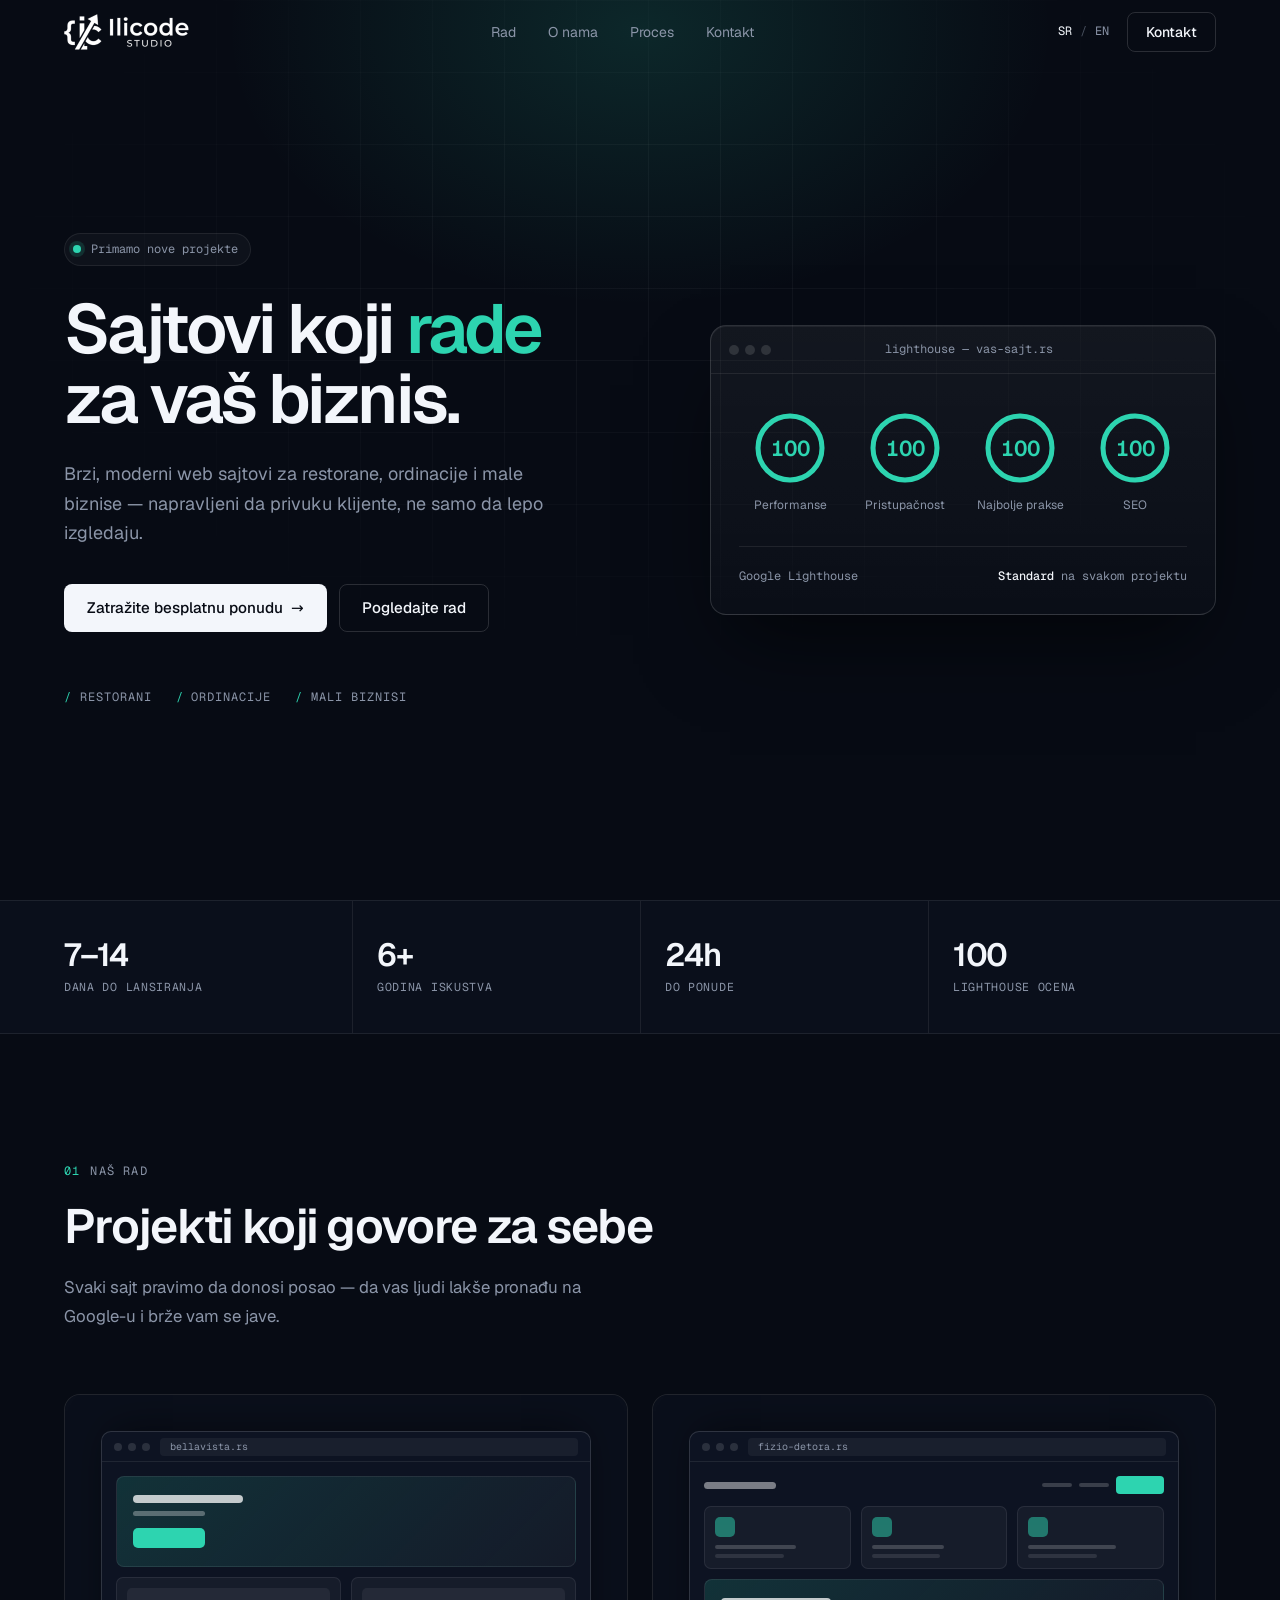
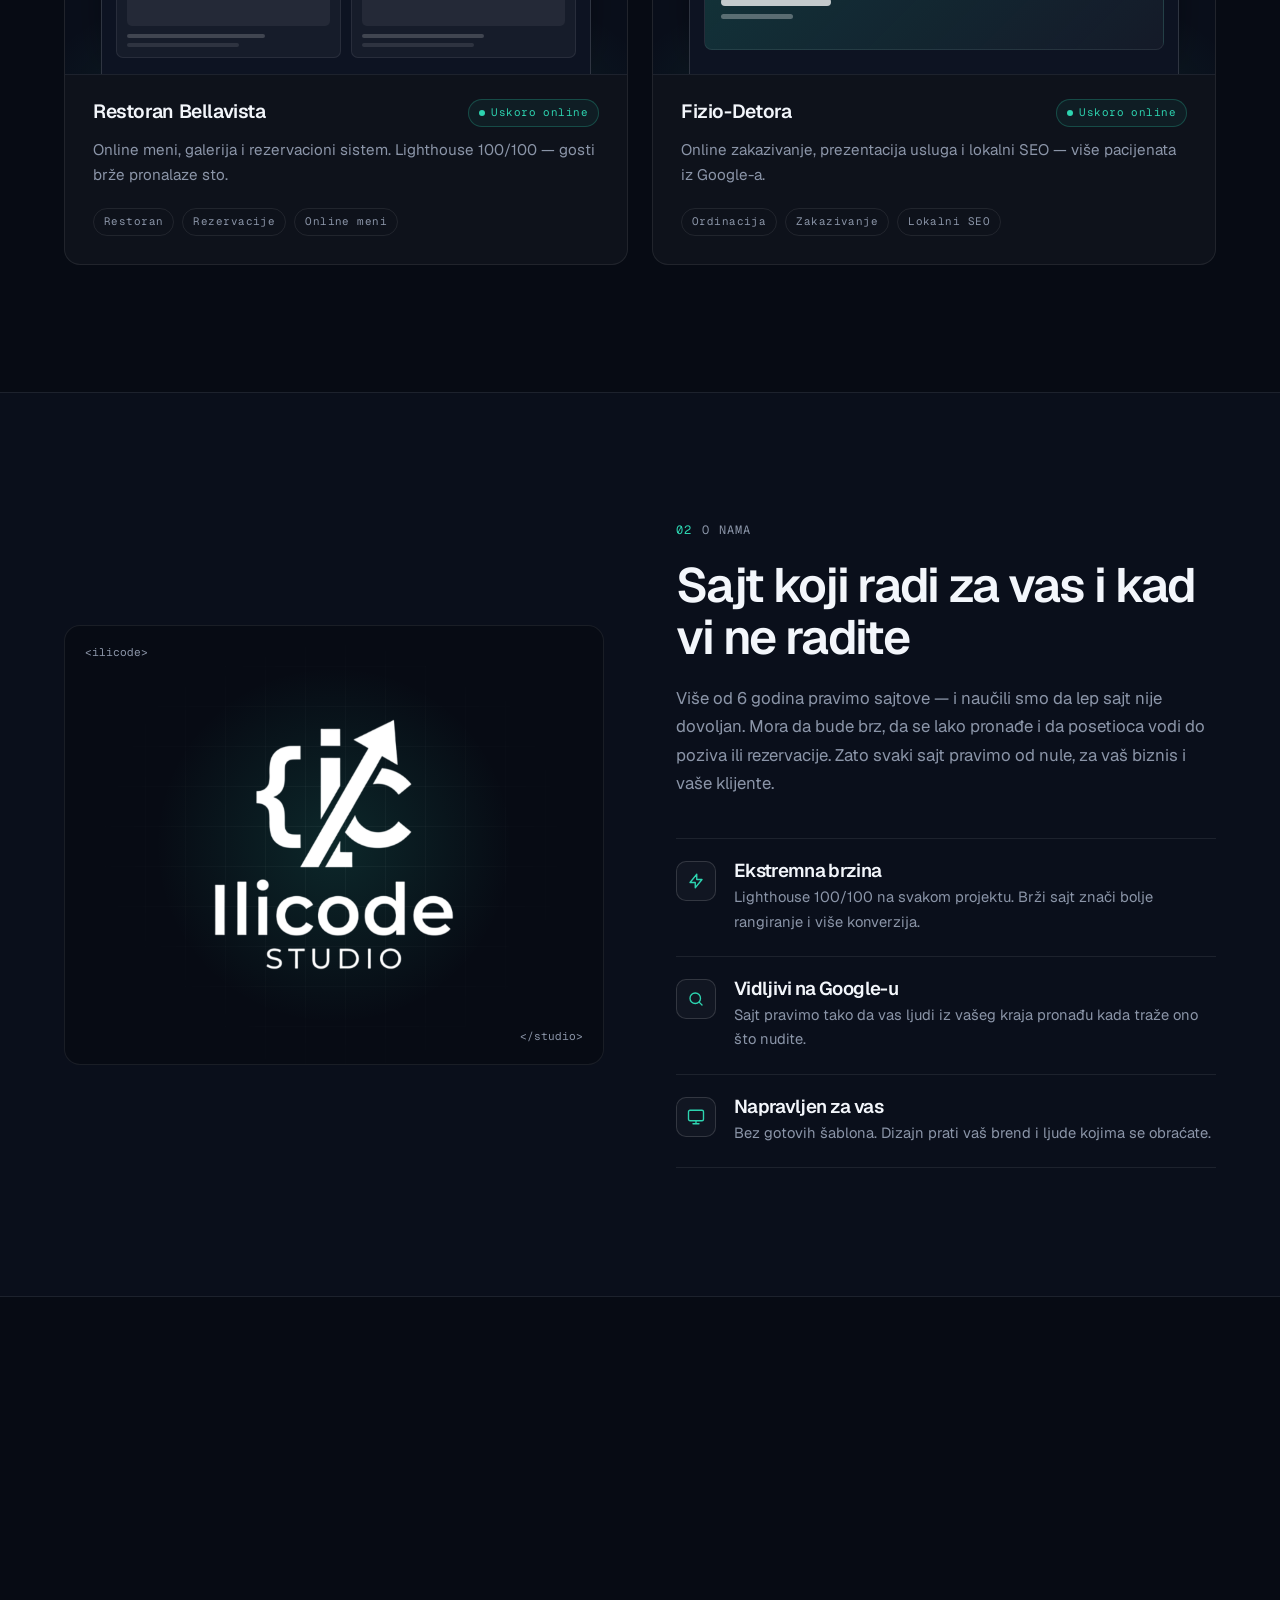
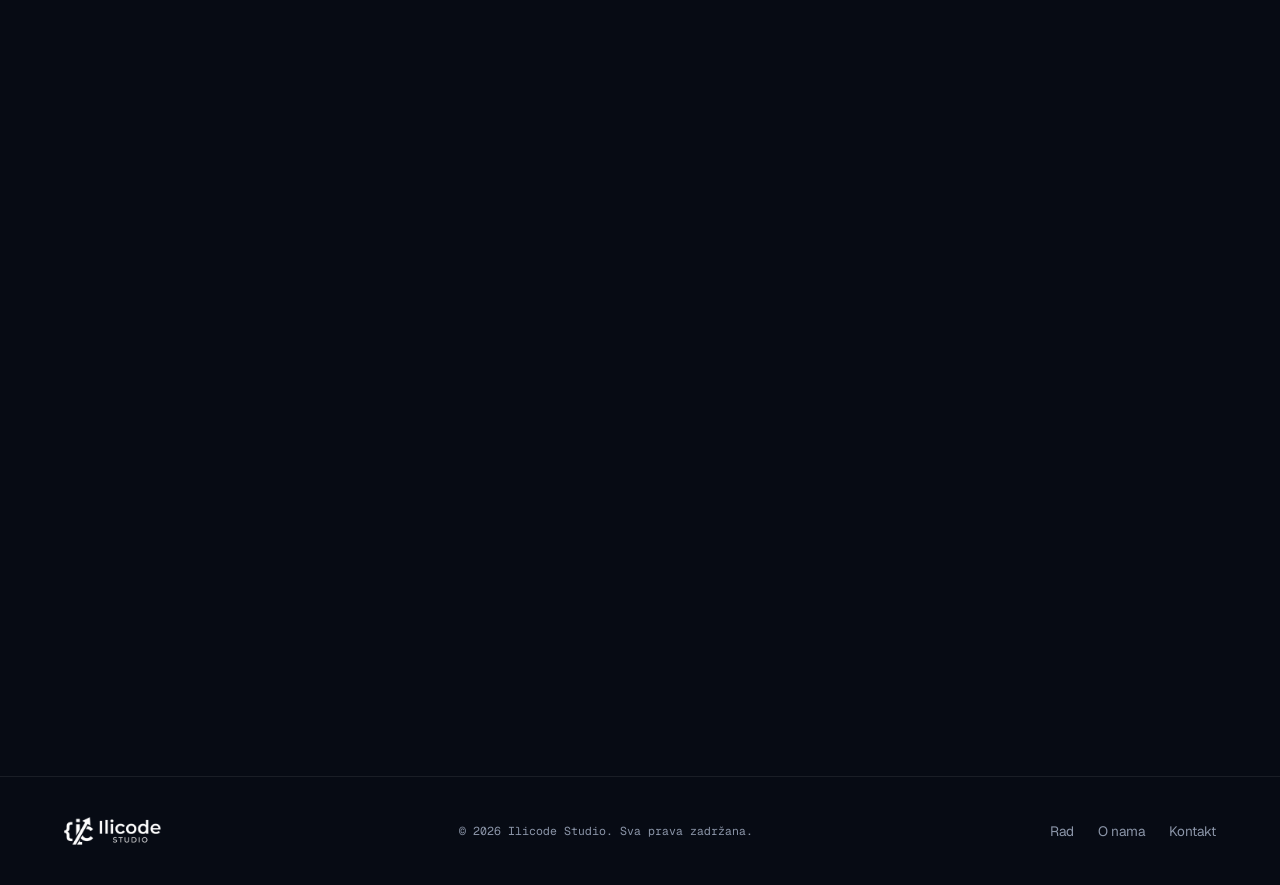
==== commit 37ffa6dd: "text update" ====
--- a/index.html
+++ b/index.html
@@ -97,7 +97,23 @@
                 "name": "Koliko dugo traje izrada sajta?",
                 "acceptedAnswer": {
                   "@type": "Answer",
-                  "text": "Standardni sajt isporučujemo za 7–14 dana. Kompleksni projekti mogu trajati do 4 nedelje."
+                  "text": "Standardni sajt isporučujemo za 7–14 dana od kada dobijemo sav sadržaj (tekstove, slike, logo). Kompleksni projekti mogu trajati do 4 nedelje."
+                }
+              },
+              {
+                "@type": "Question",
+                "name": "Da li ću moći sam da menjam sajt?",
+                "acceptedAnswer": {
+                  "@type": "Answer",
+                  "text": "Ne morate — o tome brinemo mi. U okviru mesečnog održavanja menjamo meni, cene, radno vreme, slike i tekstove kad god vam zatreba. Samo nam pošaljete poruku, a mi se pobrinemo za ostalo."
+                }
+              },
+              {
+                "@type": "Question",
+                "name": "Šta je potrebno od mene da bismo počeli?",
+                "acceptedAnswer": {
+                  "@type": "Answer",
+                  "text": "Logo, tekstovi i fotografije vašeg prostora, proizvoda ili tima. Ako nešto od toga nemate — nema problema, pomažemo oko pisanja tekstova i izbora slika."
                 }
               },
               {
@@ -317,8 +333,8 @@
               Projekti koji govore za sebe
             </h2>
             <p class="section-sub">
-              Svaki sajt je optimizovan za brzinu, SEO i konverzije — ne samo
-              dizajn.
+              Svaki sajt pravimo da donosi posao — da vas ljudi lakše pronađu na
+              Google-u i brže vam se jave.
             </p>
           </header>
 
@@ -466,13 +482,13 @@
           <div class="reveal">
             <p class="eyebrow"><span>02</span> O nama</p>
             <h2 id="onama-title" class="section-title">
-              Gradimo web prisustvo koje donosi rezultate
+              Sajt koji radi za vas i kad vi ne radite
             </h2>
             <p class="section-sub">
-              Sa više od 6 godina iskustva u web razvoju, fokusirani smo na
-              jedno — sajtove koji rade. Svaki projekat je jedinstven:
-              prilagođen vašem biznisu, publici i ciljevima. Bez šablona, bez
-              kompromisa na kvalitetu.
+              Više od 6 godina pravimo sajtove — i naučili smo da lep sajt nije
+              dovoljan. Mora da bude brz, da se lako pronađe i da posetioca vodi
+              do poziva ili rezervacije. Zato svaki sajt pravimo od nule, za vaš
+              biznis i vaše klijente.
             </p>
 
             <div class="features">
@@ -510,10 +526,10 @@
                   </svg>
                 </div>
                 <div>
-                  <h3 class="feature-title">SEO od prvog dana</h3>
+                  <h3 class="feature-title">Vidljivi na Google-u</h3>
                   <p class="feature-desc">
-                    Semantički HTML, strukturirani podaci i lokalni SEO — Google
-                    vas pronalazi pre konkurencije.
+                    Sajt pravimo tako da vas ljudi iz vašeg kraja pronađu kada
+                    traže ono što nudite.
                   </p>
                 </div>
               </div>
@@ -531,10 +547,10 @@
                   </svg>
                 </div>
                 <div>
-                  <h3 class="feature-title">Dizajn za svaki biznis</h3>
+                  <h3 class="feature-title">Napravljen za vas</h3>
                   <p class="feature-desc">
-                    Svaki sajt je projektovan od nule — prema vašem brendu, tonu
-                    i ciljanoj publici.
+                    Bez gotovih šablona. Dizajn prati vaš brend i ljude kojima
+                    se obraćate.
                   </p>
                 </div>
               </div>
@@ -552,39 +568,40 @@
               Tri koraka do vašeg sajta
             </h2>
             <p class="section-sub">
-              Jasno, transparentno, bez iznenađenja — od ideje do live sajta.
+              Jasno, transparentno, bez iznenađenja — od prve poruke do sajta na
+              internetu.
             </p>
           </header>
 
           <ol class="steps">
             <li class="step reveal">
               <div class="step-head">
-                <span class="step-num">01</span><span>Plan</span>
-              </div>
-              <h3 class="step-title">Razgovaramo o ciljevima</h3>
+                <span class="step-num">01</span><span>Upit i ponuda</span>
+              </div>
+              <h3 class="step-title">Javite nam se</h3>
               <p class="step-desc">
-                Besplatna konsultacija — saznajemo šta vaš biznis treba, ko su
-                vaši klijenti i šta želite da sajt postigne.
+                Pošaljete kratak opis, mi vam postavimo par pitanja i za 24h
+                dobijate ponudu. Bez obaveze.
               </p>
               <div class="chips">
-                <span class="chip">Ciljevi</span>
-                <span class="chip">Struktura</span>
-                <span class="chip">Rok</span>
+                <span class="chip">Upitnik</span>
+                <span class="chip">Ponuda za 24h</span>
+                <span class="chip">Bez obaveze</span>
               </div>
             </li>
             <li class="step reveal">
               <div class="step-head">
-                <span class="step-num">02</span><span>Razvoj</span>
-              </div>
-              <h3 class="step-title">Gradimo vaš sajt</h3>
+                <span class="step-num">02</span><span>Dizajn i izrada</span>
+              </div>
+              <h3 class="step-title">Pravimo vaš sajt</h3>
               <p class="step-desc">
-                Čisti kod, moderan dizajn prilagođen vašem biznisu — brzo,
-                sigurno, optimizovano za sve uređaje.
+                Prvo dobijate dizajn na odobrenje, zatim gradimo sajt koji
+                savršeno radi na telefonu i računaru.
               </p>
               <div class="chips">
+                <span class="chip">Dizajn</span>
+                <span class="chip">Telefon i računar</span>
                 <span class="chip">Brzina</span>
-                <span class="chip">Mobile-first</span>
-                <span class="chip">SEO</span>
               </div>
             </li>
             <li class="step reveal">
@@ -598,7 +615,7 @@
                 svaka izmena ili ažuriranje na vreme.
               </p>
               <div class="chips">
-                <span class="chip">Deploy</span>
+                <span class="chip">Puštanje online</span>
                 <span class="chip">Održavanje</span>
                 <span class="chip">Podrška</span>
               </div>
@@ -613,7 +630,7 @@
           <header class="section-head reveal">
             <p class="eyebrow"><span>04</span> Česta pitanja</p>
             <h2 id="faq-title" class="section-title">
-              Sve što želite da znate
+              Pitanja koja nam najčešće postavljate
             </h2>
           </header>
 
@@ -642,9 +659,9 @@
               </summary>
               <p class="faq-answer">
                 Standardni sajt isporučujemo za <strong>7–14 dana</strong> od
-                odobrenja dizajna. Kompleksniji projekti mogu trajati do 4
-                nedelje. Brzina delimično zavisi od vaše dostupnosti za feedback
-                i materijale.
+                trenutka kada dobijemo sav sadržaj (tekstove, slike, logo).
+                Kompleksniji projekti mogu trajati do 4 nedelje. Brzina zavisi i
+                od toga koliko brzo nam pošaljete komentare.
               </p>
             </details>
             <details>
@@ -659,6 +676,32 @@
                 sadržaja, praćenje performansi i tehničku podršku. Uslove
                 održavanja dobijate zajedno sa ponudom, jasno i bez skrivenih
                 troškova.
+              </p>
+            </details>
+            <details>
+              <summary>
+                Da li ću moći sam da menjam sajt?<i
+                  class="faq-ico"
+                  aria-hidden="true"
+                ></i>
+              </summary>
+              <p class="faq-answer">
+                Ne morate — o tome brinemo mi. U okviru mesečnog održavanja
+                menjamo meni, cene, radno vreme, slike i tekstove kad god vam
+                zatreba. Samo nam pošaljete poruku, a mi se pobrinemo za ostalo.
+              </p>
+            </details>
+            <details>
+              <summary>
+                Šta je potrebno od mene da bismo počeli?<i
+                  class="faq-ico"
+                  aria-hidden="true"
+                ></i>
+              </summary>
+              <p class="faq-answer">
+                Logo, tekstovi i fotografije vašeg prostora, proizvoda ili tima.
+                Ako nešto od toga nemate — nema problema, pomažemo oko pisanja
+                tekstova i izbora slika.
               </p>
             </details>
             <details>
@@ -683,9 +726,9 @@
                 ></i>
               </summary>
               <p class="faq-answer">
-                Apsolutno. Ceo proces je remote — video konsultacije, online
-                deliverables, plaćanje transferom ili PayPal-om. Radimo sa
-                klijentima iz celog regiona.
+                Da. Ceo proces je online — razgovaramo preko video poziva, sve
+                šaljemo elektronski, a plaćanje ide preko računa ili PayPal-a.
+                Radimo sa klijentima iz regiona i inostranstva.
               </p>
             </details>
           </div>
@@ -713,7 +756,7 @@
             <ul class="clinks" aria-label="Kontakt opcije">
               <li>
                 <a
-                  href="https://wa.me/381603139966?text=Zdravo%2C%20zainteresovan%20sam%20za%20izradu%20web%20sajta."
+                  href="https://wa.me/381603139966?text=Zdravo%2C%20zanima%20me%20izrada%20web%20sajta."
                   class="clink"
                   target="_blank"
                   rel="noopener noreferrer"
@@ -768,7 +811,7 @@
           </div>
 
           <div class="form-card reveal">
-            <h3 class="form-title">Pošaljite upit</h3>
+            <h3 class="form-title">Zatražite ponudu</h3>
             <form
               action="https://formspree.io/f/YOUR_ID"
               method="POST"
@@ -833,7 +876,7 @@
                 ></textarea>
               </div>
               <button type="submit" class="btn btn-primary btn-lg btn-full">
-                Pošaljite poruku <span class="arrow">→</span>
+                Pošaljite upit <span class="arrow">→</span>
               </button>
               <p class="form-note">Odgovaramo unutar 24h radnim danom.</p>
             </form>
